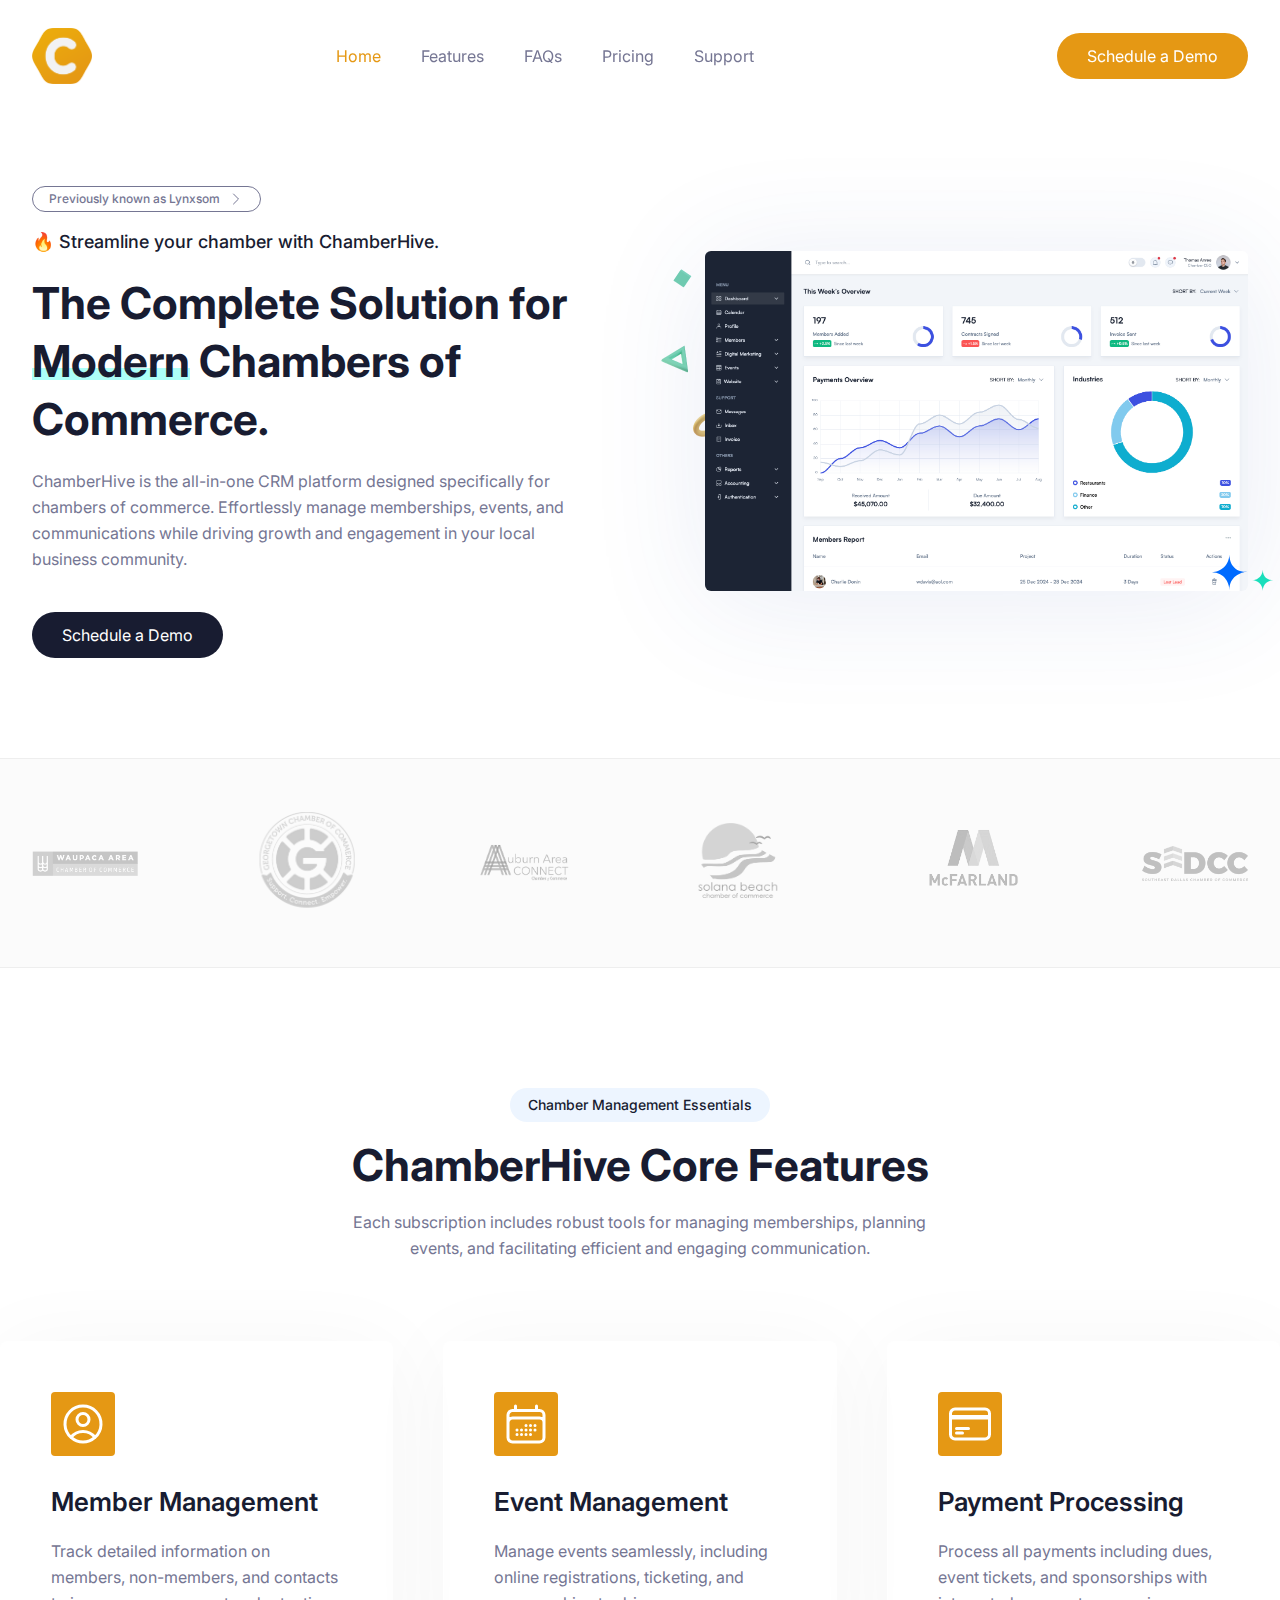
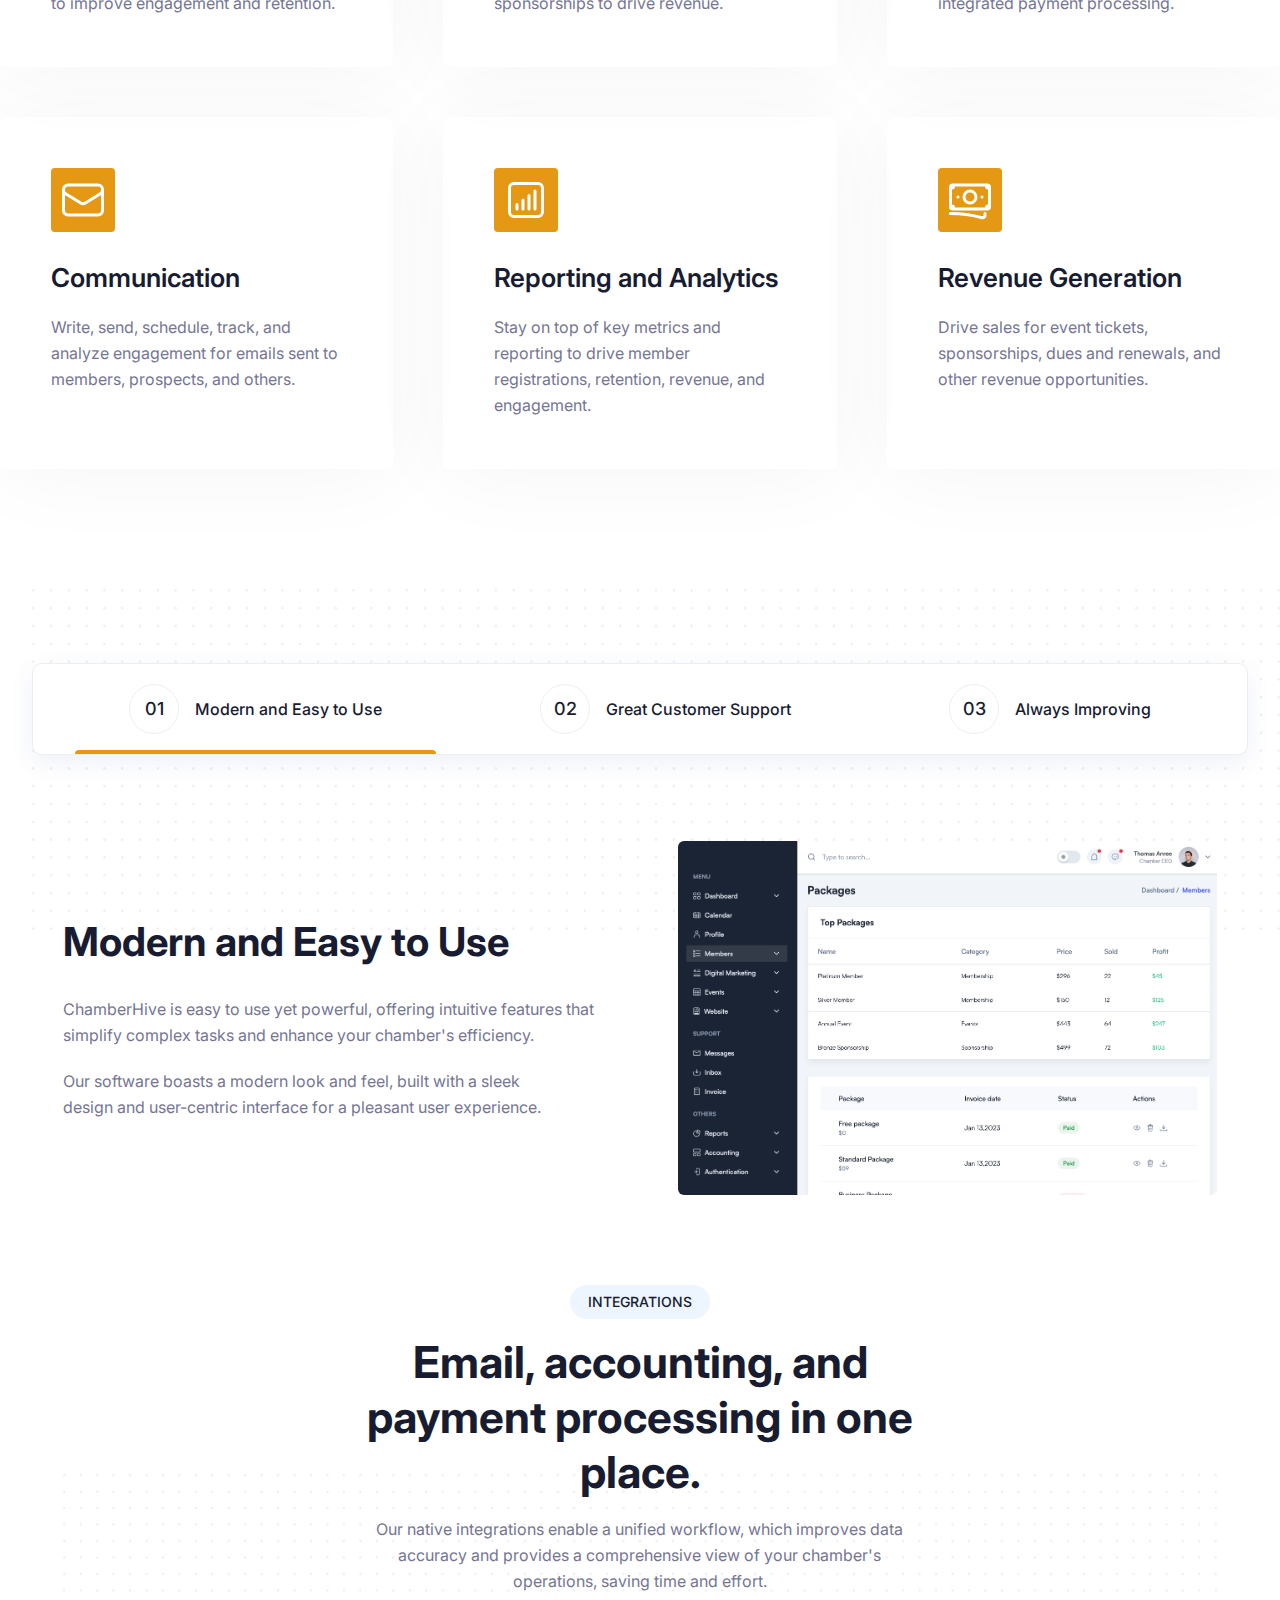
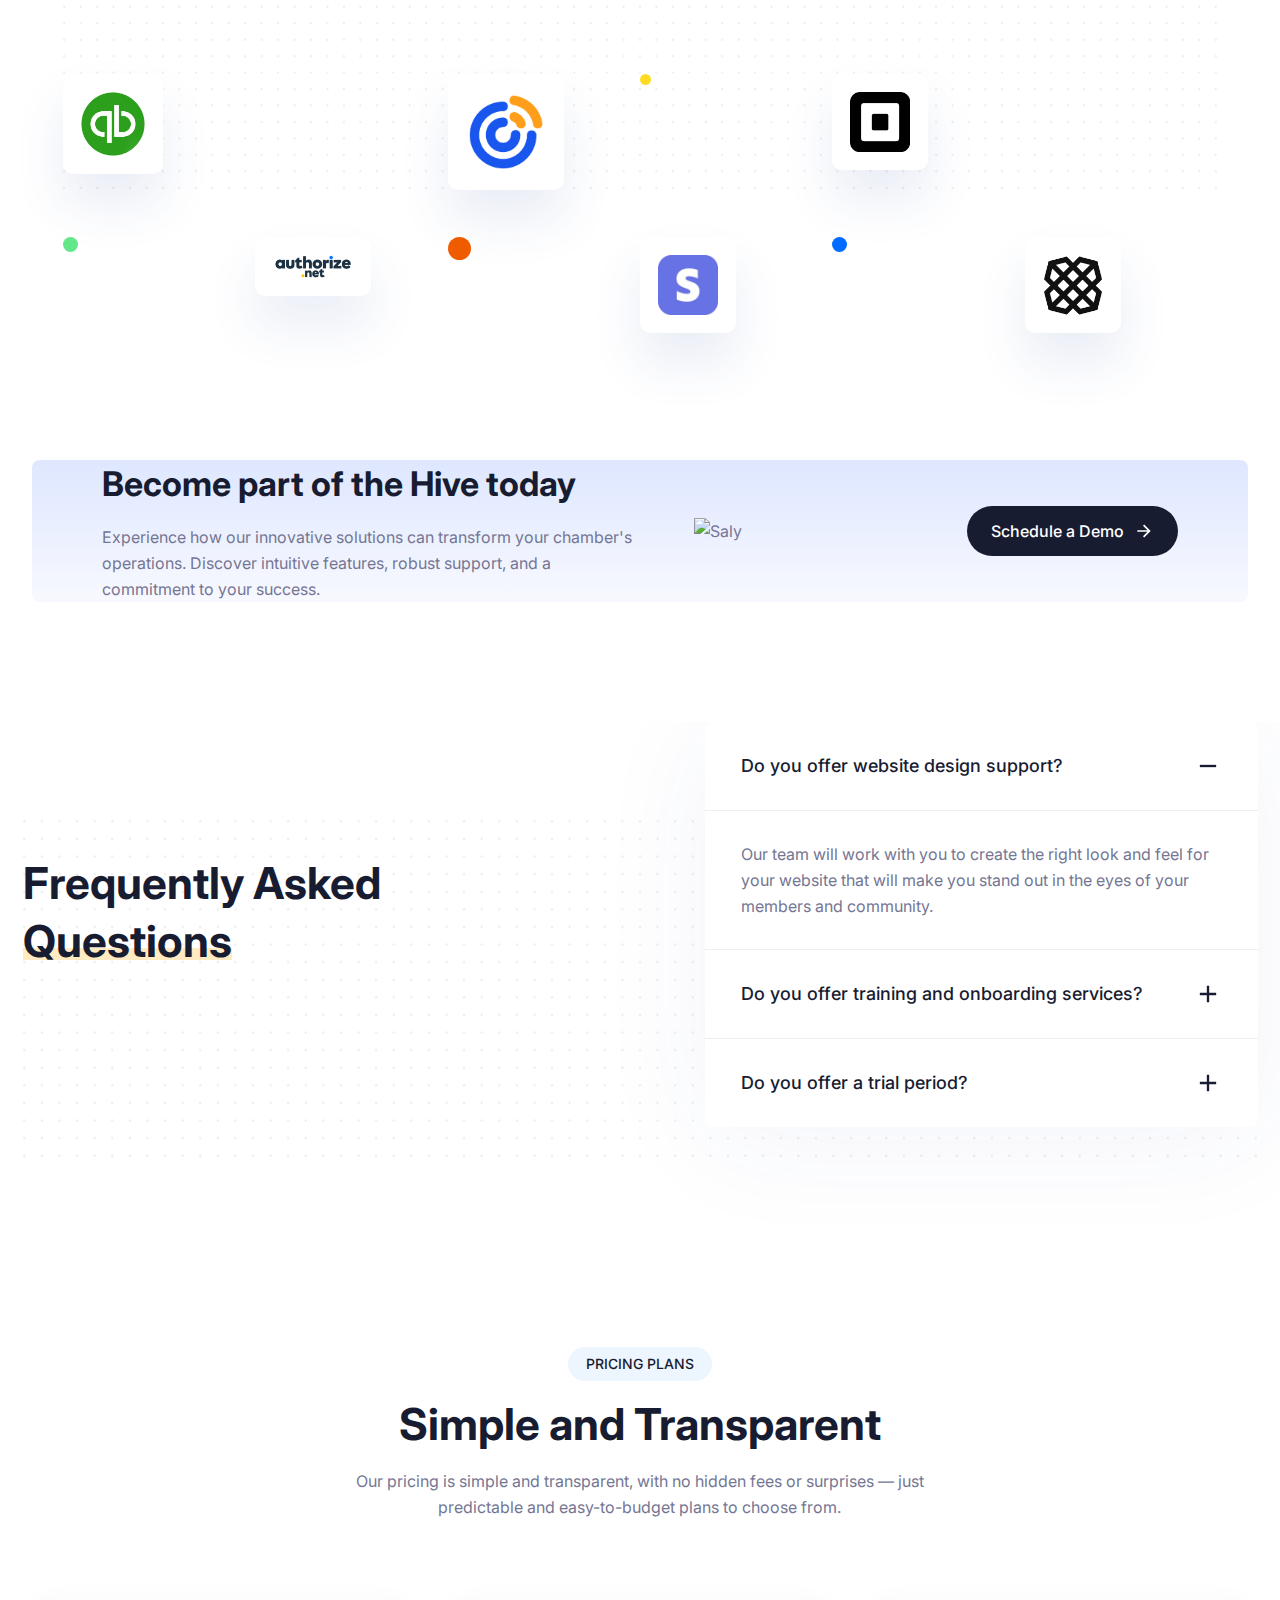
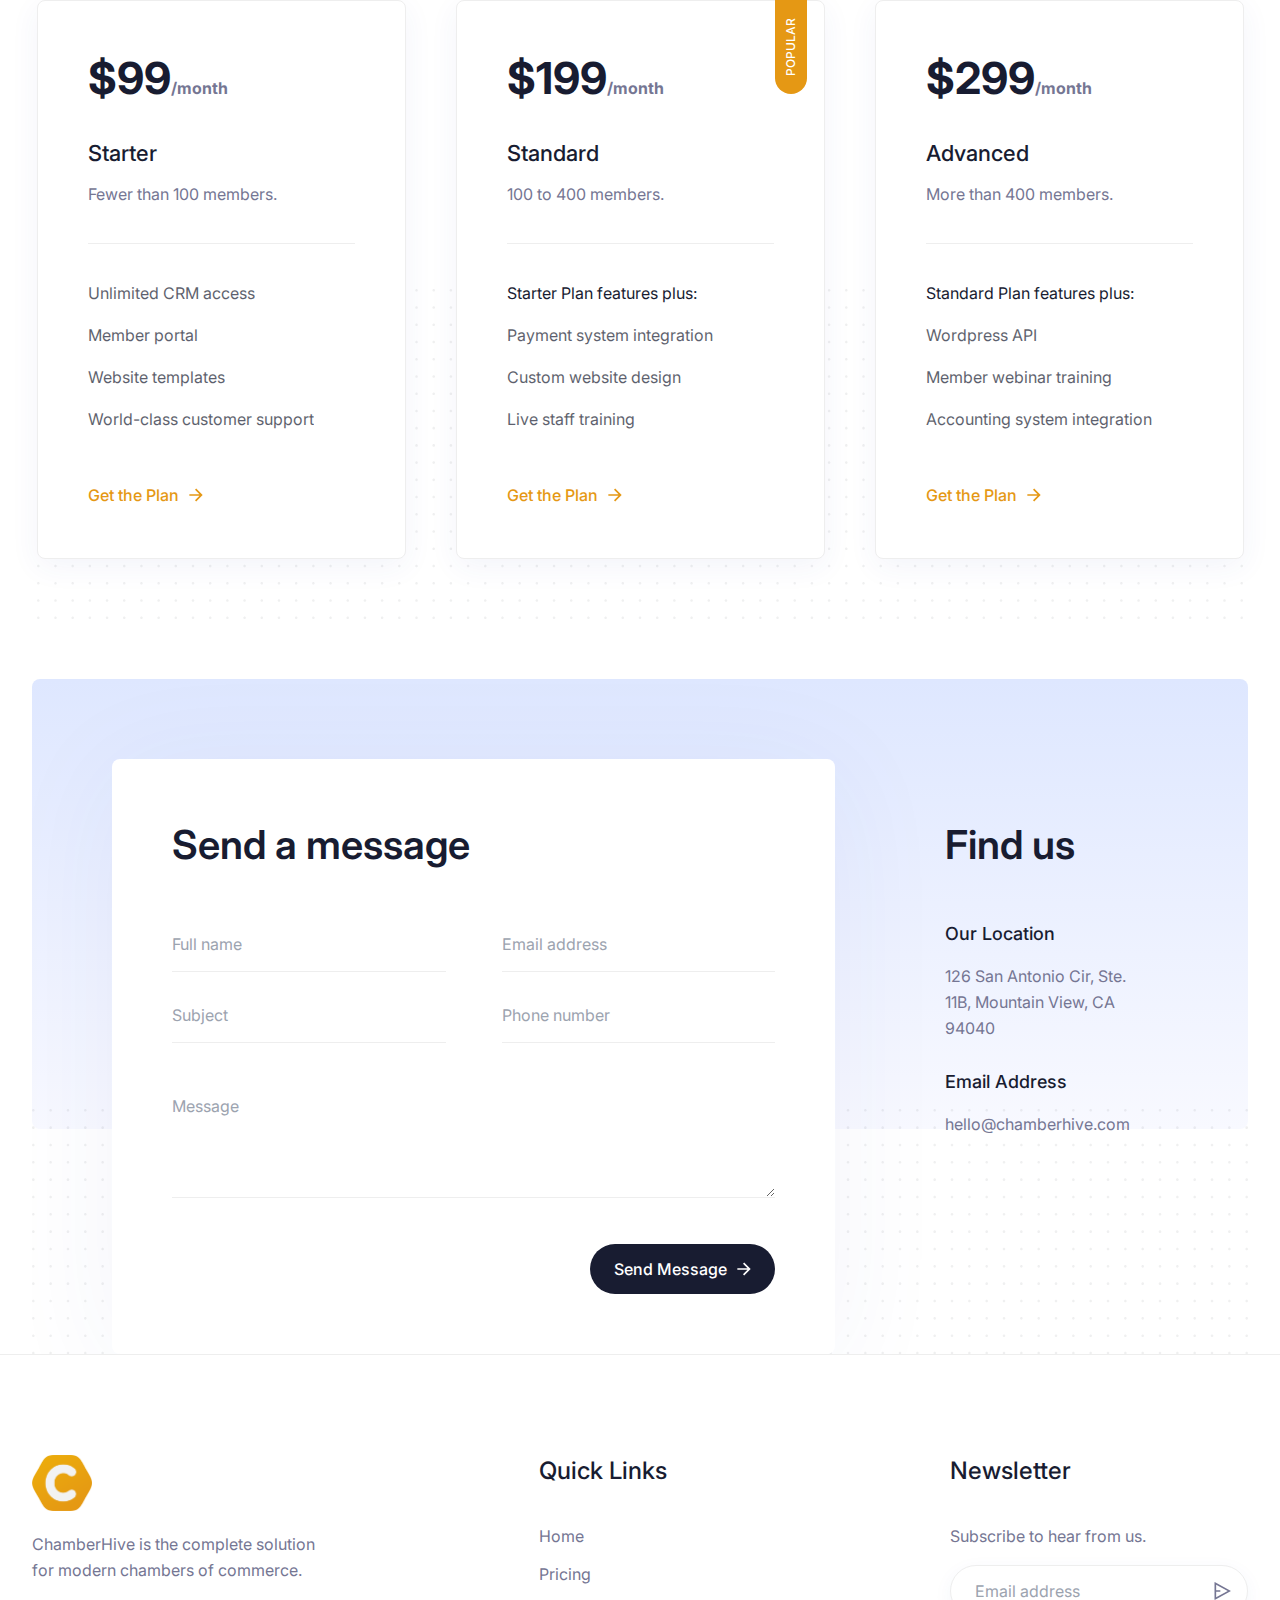
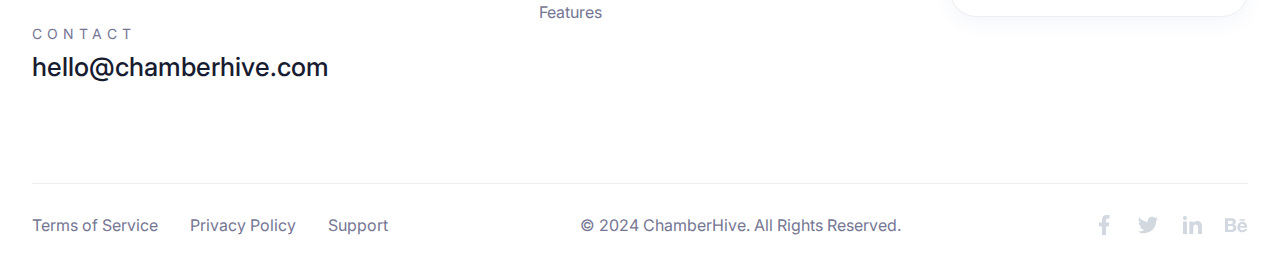
==== index.html @ 976e97a9 "google analytics" ====
<!DOCTYPE html>
<html lang="en">
  <head>
    <meta charset="UTF-8" />
    <meta http-equiv="X-UA-Compatible" content="IE=edge" />
    <meta name="viewport" content="width=device-width, initial-scale=1.0" />
    <title>ChamberHive - The Complete CRM Solution for Modern Chambers of Commerce</title>
  <link rel="icon" href="favicon.ico"><link href="style.css" rel="stylesheet"></head>
  <body
    x-data="{ page: 'home', 'darkMode': true, 'stickyMenu': false, 'navigationOpen': false, 'scrollTop': false }"
    x-init="
         darkMode = JSON.parse(localStorage.getItem('darkMode'));
         $watch('darkMode', value => localStorage.setItem('darkMode', JSON.stringify(value)))"
    :class="{'dark bg-black': darkMode === true}"
  >
    <!-- ===== Header Start ===== -->
    <header
  class="fixed left-0 top-0 w-full z-99999 py-7"
  :class="{ 'bg-white dark:bg-black shadow !py-4 transition duration-100' : stickyMenu }"
  @scroll.window="stickyMenu = (window.pageYOffset > 20) ? true : false"
>
  <div class="mx-auto max-w-c-1390 px-4 md:px-8 2xl:px-0 lg:flex items-center justify-between relative">
    <div class="w-full lg:w-1/4 flex items-center justify-between">
      <a href="index.html">
        <img src="images/logo.png" alt="Logo Light" class="w-15" />
      </a>

      <!-- Hamburger Toggle BTN -->
      <button class="lg:hidden block" @click="navigationOpen = !navigationOpen">
        <span class="block relative cursor-pointer w-5.5 h-5.5">
          <span class="block absolute w-full h-full">
            <span class="block relative top-0 left-0 bg-black dark:bg-white rounded-sm w-0 h-0.5 my-1 ease-in-out duration-200 delay-[0]" :class="{ '!w-full delay-300': !navigationOpen }"></span>
            <span class="block relative top-0 left-0 bg-black dark:bg-white rounded-sm w-0 h-0.5 my-1 ease-in-out duration-200 delay-150" :class="{ '!w-full delay-400': !navigationOpen }"></span>
            <span class="block relative top-0 left-0 bg-black dark:bg-white rounded-sm w-0 h-0.5 my-1 ease-in-out duration-200 delay-200" :class="{ '!w-full delay-500': !navigationOpen }"></span>
          </span>
          <span class="block absolute w-full h-full rotate-45">
            <span class="block bg-black dark:bg-white rounded-sm ease-in-out duration-200 delay-300 absolute left-2.5 top-0 w-0.5 h-full" :class="{ 'h-0 delay-[0]': !navigationOpen }"></span>
            <span class="block bg-black dark:bg-white rounded-sm ease-in-out duration-200 delay-400 absolute left-0 top-2.5 w-full h-0.5" :class="{ 'h-0 dealy-200': !navigationOpen }"></span>
          </span>
        </span>
      </button>
      <!-- Hamburger Toggle BTN -->
    </div>

    <div
      class="w-full lg:w-3/4 h-0 lg:h-auto invisible lg:visible lg:flex items-center justify-between"
      :class="{ '!visible bg-white dark:bg-blacksection shadow-solid-5 h-auto max-h-[400px] overflow-y-scroll rounded-md mt-4 p-7.5': navigationOpen }"
    >
      <nav>
        <ul class="flex lg:items-center flex-col lg:flex-row gap-5 lg:gap-10">
          <li><a href="index.html" class="hover:text-primary" :class="{ 'text-primary': page === 'home' }">Home</a></li>
          <li><a href="index.html#features" class="hover:text-primary">Features</a></li>
          <li><a href="index.html#faqs" class="hover:text-primary">FAQs</a></li>
          <li><a href="index.html#pricing" class="hover:text-primary">Pricing</a></li>
          <li><a href="index.html#support" class="hover:text-primary">Support</a></li>
        </ul>
      </nav>
        <a href="https://calendly.com/chamberhive-sales/demo" class="flex items-center justify-center bg-primary hover:bg-primaryho ease-in-out duration-300 text-white text-regular rounded-full py-2.5 px-7.5">Schedule a Demo</a>
      </div>
    </div>
  </div>
</header>
<script async src="https://www.googletagmanager.com/gtag/js?id=G-2W7NMG2P7L"></script>
<script>
  window.dataLayer = window.dataLayer || [];
  function gtag(){dataLayer.push(arguments);}
  gtag('js', new Date());

  gtag('config', 'G-2W7NMG2P7L');
</script>
    <!-- ===== Header End ===== -->

    <main>
      <!-- ===== Hero Start ===== -->
      <section class="pt-35 md:pt-40 xl:pt-46 pb-20 xl:pb-25 overflow-hidden">
        <div class="mx-auto max-w-c-1390 px-4 md:px-8 2xl:px-0">
          <div class="flex lg:items-center lg:gap-8 xl:gap-32.5">
            <div class="md:w-1/2">
              <div class="inline-block mb-4 px-4 py-1 bg-gray-100 dark:bg-gray-800 rounded-full border text-xs font-medium text-gray-700 dark:text-gray-300 transition-all duration-300 hover:bg-gray-200 dark:hover:bg-gray-700">
                <a href="/lynxsom.html" class="flex items-center h-4">
                  <span class="mr-2">Previously known as Lynxsom</span>
                  <svg xmlns="http://www.w3.org/2000/svg" fill="none" viewBox="0 0 24 24" stroke-width="1.5" stroke="currentColor" class="h-4">
                    <path stroke-linecap="round" stroke-linejoin="round" d="m8.25 4.5 7.5 7.5-7.5 7.5" />
                  </svg>

                </a>
              </div>
              <h4 class="text-black dark:text-white text-lg font-medium mb-4.5">🔥 Streamline your chamber with ChamberHive.</h4>
              <h1 class="text-black dark:text-white text-3xl xl:text-hero font-bold mb-5">
                The Complete Solution for 
                <span class="inline-block relative before:absolute before:bottom-2.5 before:left-0 before:w-full before:h-3 before:bg-titlebg dark:before:bg-titlebgdark before:-z-1">Modern</span>
                Chambers of Commerce.
              </h1>
              <p>ChamberHive is the all-in-one CRM platform designed specifically for chambers of commerce. Effortlessly manage memberships, events, and communications while driving growth and engagement in your local business community.</p>

              <div class="mt-10">
                <form action="https://formbold.com/s/unique_form_id" method="POST">
                  <div class="flex flex-wrap gap-5">
                    <a href="https://calendly.com/chamberhive-sales/demo" class="flex bg-black hover:bg-blackho dark:bg-btndark text-white rounded-full ease-in-out duration-300 px-7.5 py-2.5">Schedule a Demo</a>
                  </div>
                </form>
              </div>
            </div>
            <div class="md:w-1/2 hidden lg:block">
              <div class="relative 2xl:-mr-7.5">
                <img src="images/shape-01.png" alt="shape" class="absolute -left-11.5 top-0" />
                <img src="images/shape-02.svg" alt="shape" class="absolute right-0 bottom-0" />
                <img src="images/shape-03.svg" alt="shape" class="absolute -right-6.5 bottom-0" />
                <div>
                  <img class="shadow-solid-l rounded-md" src="images/hero-light.png" alt="Hero" />
                </div>
              </div>
            </div>
          </div>
        </div>
      </section>
      <!-- ===== Hero End ===== -->

      <!-- ===== Clients Start ===== -->
      <section class="bg-alabaster dark:bg-black border border-x-0 border-y-stroke dark:border-y-strokedark py-11">
        <div class="mx-auto max-w-c-1390 px-4 md:px-8 2xl:px-0">
          <div class="grid grid-cols-3 md:grid-cols-6 gap-7.5 lg:gap-12.5 xl:gap-29 justify-center items-center">
            <a href="#" class=" block">
              <img class="opacity-65 transition-all duration-300 hover:opacity-100 dark:hidden" src="images/brand-light-01.svg" alt="Clients" />
              <img class="hidden opacity-50 transition-all duration-300 hover:opacity-100 dark:block" src="images/brand-dark-01.svg" alt="Clients" />
            </a>
            <a href="#" class=" block">
              <img class="opacity-65 transition-all duration-300 hover:opacity-100 dark:hidden" src="images/brand-light-02.svg" alt="Clients" />
              <img class="hidden opacity-50 transition-all duration-300 hover:opacity-100 dark:block" src="images/brand-dark-02.svg" alt="Clients" />
            </a>
            <a href="#" class=" block">
              <img class="opacity-65 transition-all duration-300 hover:opacity-100 dark:hidden" src="images/brand-light-03.svg" alt="Clients" />
              <img class="hidden opacity-50 transition-all duration-300 hover:opacity-100 dark:block" src="images/brand-dark-03.svg" alt="Clients" />
            </a>
            <a href="#" class=" block pt-5">
              <img class="opacity-65 transition-all duration-300 hover:opacity-100 dark:hidden" src="images/brand-light-04.svg" alt="Clients" />
              <img class="hidden opacity-50 transition-all duration-300 hover:opacity-100 dark:block" src="images/brand-dark-04.svg" alt="Clients" />
            </a>
            <a href="#" class=" block">
              <img class="opacity-65 transition-all duration-300 hover:opacity-100 dark:hidden" src="images/brand-light-05.svg" alt="Clients" />
              <img class="hidden opacity-50 transition-all duration-300 hover:opacity-100 dark:block" src="images/brand-dark-05.svg" alt="Clients" />
            </a>
            <a href="#" class=" block">
              <img class="opacity-65 transition-all duration-300 hover:opacity-100 dark:hidden" src="images/brand-light-06.svg" alt="Clients" />
              <img class="hidden opacity-50 transition-all duration-300 hover:opacity-100 dark:block" src="images/brand-dark-06.svg" alt="Clients" />
            </a>
          </div>
        </div>
      </section>
      <!-- ===== Clients End ===== -->

      <!-- ===== Features Start ===== -->
      <section id="features" class="py-20 lg:py-25 xl:py-30">
        <div class="mx-auto max-w-c-1315 px-4 md:px-8 xl:px-0">
          <!-- Section Title Start -->
          <div
            class=" text-center mx-auto"
            x-data="{ sectionTitle: `Chamber Management Essentials`, sectionSubtitle: `ChamberHive Core Features`, sectionTitlePara: `Each subscription includes robust tools for managing memberships, planning events, and facilitating efficient and engaging communication.`}"
          >
            <div class="bg-zumthor dark:bg-blacksection dark:border dark:border-strokedark inline-block rounded-full py-1.5 px-4.5 mb-4">
  <h4 x-text="sectionTitle" class="font-medium text-sectiontitle text-black dark:text-white"></h4>
</div>
<h2 x-text="sectionSubtitle" class="font-bold text-3xl xl:text-sectiontitle3 text-black dark:text-white md:w-4/5 xl:w-1/2 mx-auto mb-4"></h2>
<p class="mx-auto md:w-4/5 lg:w-3/5 xl:w-[46%]" x-text="sectionTitlePara"></p>

          </div>
          <!-- Section Title End -->

          <div class="grid grid-cols-1 md:grid-cols-2 lg:grid-cols-3 gap-7.5 xl:gap-12.5 mt-12.5 lg:mt-15 xl:mt-20">
            <!-- Features item Start -->
            <div class=" border border-white shadow-solid-3 rounded-lg p-7.5 xl:p-12.5 transition-all hover:shadow-solid-4 dark:hover:bg-hoverdark dark:border-strokedark dark:bg-blacksection">
              <div class="flex items-center justify-center rounded-[4px] bg-primary w-16 h-16">
                <img src="images/icon-01.svg" alt="Icon" class="w-12" />
              </div>
              <h3 class="font-semibold text-xl xl:text-itemtitle text-black dark:text-white mt-7.5 mb-5">Member Management</h3>
              <p>Track detailed information on members, non-members, and contacts to improve engagement and retention.</p>
            </div>
            <!-- Features item End -->

            <!-- Features item Start -->
            <div class=" border border-white shadow-solid-3 rounded-lg p-7.5 xl:p-12.5 transition-all hover:shadow-solid-4 dark:hover:bg-hoverdark dark:border-strokedark dark:bg-blacksection">
              <div class="flex items-center justify-center rounded-[4px] bg-primary w-16 h-16">
                <img src="images/icon-02.svg" alt="Icon" class="w-12" />
              </div>
              <h3 class="font-semibold text-xl xl:text-itemtitle text-black dark:text-white mt-7.5 mb-5">Event Management</h3>
              <p>Manage events seamlessly, including online registrations, ticketing, and sponsorships to drive revenue.</p>
            </div>
            <!-- Features item End -->

            <!-- Features item Start -->
            <div class=" border border-white shadow-solid-3 rounded-lg p-7.5 xl:p-12.5 transition-all hover:shadow-solid-4 dark:hover:bg-hoverdark dark:border-strokedark dark:bg-blacksection">
              <div class="flex items-center justify-center rounded-[4px] bg-primary w-16 h-16">
                <img src="images/icon-03.svg" alt="Icon" class="w-12" />
              </div>
              <h3 class="font-semibold text-xl xl:text-itemtitle text-black dark:text-white mt-7.5 mb-5">Payment Processing</h3>
              <p>Process all payments including dues, event tickets, and sponsorships with integrated payment processing.</p>
            </div>
            <!-- Features item End -->

            <!-- Features item Start -->
            <div class=" border border-white shadow-solid-3 rounded-lg p-7.5 xl:p-12.5 transition-all hover:shadow-solid-4 dark:hover:bg-hoverdark dark:border-strokedark dark:bg-blacksection">
              <div class="flex items-center justify-center rounded-[4px] bg-primary w-16 h-16">
                <img src="images/icon-04.svg" alt="Icon" class="w-12" />
              </div>
              <h3 class="font-semibold text-xl xl:text-itemtitle text-black dark:text-white mt-7.5 mb-5">Communication</h3>
              <p>Write, send, schedule, track, and analyze engagement for emails sent to members, prospects, and others.</p>
            </div>
            <!-- Features item End -->

            <!-- Features item Start -->
            <div class=" border border-white shadow-solid-3 rounded-lg p-7.5 xl:p-12.5 transition-all hover:shadow-solid-4 dark:hover:bg-hoverdark dark:border-strokedark dark:bg-blacksection">
              <div class="flex items-center justify-center rounded-[4px] bg-primary w-16 h-16">
                <img src="images/icon-05.svg" alt="Icon" class="w-12" />
              </div>
              <h3 class="font-semibold text-xl xl:text-itemtitle text-black dark:text-white mt-7.5 mb-5">Reporting and Analytics</h3>
              <p>Stay on top of key metrics and reporting to drive member registrations, retention, revenue, and engagement.</p>
            </div>
            <!-- Features item End -->

            <!-- Features item Start -->
            <div class=" border border-white shadow-solid-3 rounded-lg p-7.5 xl:p-12.5 transition-all hover:shadow-solid-4 dark:hover:bg-hoverdark dark:border-strokedark dark:bg-blacksection">
              <div class="flex items-center justify-center rounded-[4px] bg-primary w-16 h-16">
                <img src="images/icon-06.svg" alt="Icon" class="w-12" />
              </div>
              <h3 class="font-semibold text-xl xl:text-itemtitle text-black dark:text-white mt-7.5 mb-5">Revenue Generation</h3>
              <p>Drive sales for event tickets, sponsorships, dues and renewals, and other revenue opportunities.</p>
            </div>
            <!-- Features item End -->
          </div>
        </div>
      </section>
      <!-- ===== Features End ===== -->

      <!-- ===== Features Tab Start ===== -->
      <section class="pt-18.5 pb-20 lg:pb-22.5 relative" x-data="{ featuresTab: 'tabOne' }">
        <div class="mx-auto max-w-c-1390 px-4 md:px-8 2xl:px-0">
          <div class="absolute top-0 -z-1">
            <img class="dark:hidden" src="images/shape-dotted-light.svg" alt="Dotted Shape" />
            <img class="hidden dark:block" src="images/shape-dotted-dark.svg" alt="Dotted Shape" />
          </div>

          <!-- Tab Menues Start -->
          <div
            class=" border border-stroke dark:border-strokedark dark:bg-blacksection shadow-solid-5 dark:shadow-solid-6 bg-white rounded-[10px] flex flex-wrap md:flex-nowrap md:items-center justify-center lg:gap-7.5 xl:gap-12.5 mb-15 xl:mb-21.5"
          >
            <div
              class="relative cursor-pointer w-full md:w-auto border-b last:border-0 md:border-0 border-stroke dark:border-strokedark flex items-center gap-4 py-2 xl:py-5 px-6 xl:px-13.5"
              :class="{ 'active before:w-full before:h-1 before:bg-primary before:absolute before:bottom-0 before:left-0 before:rounded-tl-[4px] before:rounded-tr-[4px]': featuresTab === 'tabOne' }"
              @click.prevent="featuresTab = 'tabOne'"
            >
              <div class="w-12.5 h-12.5 rounded-[50%] border border-stroke dark:border-strokedark dark:bg-blacksection flex items-center justify-center">
                <p class="text-black dark:text-white font-medium text-metatitle3">01</p>
              </div>
              <div class="lg:w-auto md:w-3/5">
                <h5 class="text-black dark:text-white text-sm xl:text-regular font-medium">Modern and Easy to Use</h5>
              </div>
            </div>
            <div
              class="relative cursor-pointer w-full md:w-auto border-b last:border-0 md:border-0 border-stroke dark:border-strokedark flex items-center gap-4 py-2 xl:py-5 px-6 xl:px-13.5"
              :class="{ 'active before:w-full before:h-1 before:bg-primary before:absolute before:bottom-0 before:left-0 before:rounded-tl-[4px] before:rounded-tr-[4px]': featuresTab === 'tabTwo' }"
              @click.prevent="featuresTab = 'tabTwo'"
            >
              <div class="w-12.5 h-12.5 rounded-[50%] border border-stroke dark:border-strokedark dark:bg-blacksection flex items-center justify-center">
                <p class="text-black dark:text-white font-medium text-metatitle3">02</p>
              </div>
              <div class="lg:w-auto md:w-3/5">
                <h5 class="text-black dark:text-white text-sm xl:text-regular font-medium">Great Customer Support</h5>
              </div>
            </div>
            <div
              class="relative cursor-pointer w-full md:w-auto border-b last:border-0 md:border-0 border-stroke dark:border-strokedark flex items-center gap-4 py-2 xl:py-5 px-6 xl:px-13.5"
              :class="{ 'active before:w-full before:h-1 before:bg-primary before:absolute before:bottom-0 before:left-0 before:rounded-tl-[4px] before:rounded-tr-[4px]': featuresTab === 'tabThree' }"
              @click.prevent="featuresTab = 'tabThree'"
            >
              <div class="w-12.5 h-12.5 rounded-[50%] border border-stroke dark:border-strokedark dark:bg-blacksection flex items-center justify-center">
                <p class="text-black dark:text-white font-medium text-metatitle3">03</p>
              </div>
              <div class="lg:w-auto md:w-3/5">
                <h5 class="text-black dark:text-white text-sm xl:text-regular font-medium">Always Improving</h5>
              </div>
            </div>
          </div>
          <!-- Tab Menues End -->

          <!-- Tab Content Start -->
          <div class=" mx-auto max-w-c-1154">
            <div x-show="featuresTab === 'tabOne'">
              <div class="flex items-center gap-8 lg:gap-19">
                <div class="md:w-1/2">
                  <h2 class="text-black dark:text-white text-3xl xl:text-sectiontitle2 font-bold mb-7">Modern and Easy to Use</h2>
                  <p class="mb-5">ChamberHive is easy to use yet powerful, offering intuitive features that simplify complex tasks and enhance your chamber's efficiency.</p>
                  <p class="w-11/12">Our software boasts a modern look and feel, built with a sleek design and user-centric interface for a pleasant user experience.</p>
                </div>
                <div class="hidden md:block md:w-1/2">
                  <img src="images/features-light.png" alt="Features" class="rounded-md" />
                </div>
              </div>
            </div>

            <div x-show="featuresTab === 'tabTwo'">
              <div class="flex items-center gap-8 lg:gap-19">
                <div class="md:w-1/2">
                  <h2 class="text-black dark:text-white text-3xl xl:text-sectiontitle2 font-bold mb-7">Great Customer Support</h2>
                  <p class="mb-5">Experience our friendly, fast, and reliable one-on-one customer support dedicated to ensuring your satisfaction and success.</p>
                  <p class="w-11/12">Our team is at your disposal to help you and your chamber reach your goals.</p>
                </div>
                <div class="hidden md:block md:w-1/2">
                  <img src="images/features-light.png" alt="Features" class="rounded-md" />
                </div>
              </div>
            </div>

            <div x-show="featuresTab === 'tabThree'">
              <div class="flex items-center gap-8 lg:gap-19">
                <div class="md:w-1/2">
                  <h2 class="text-black dark:text-white text-3xl xl:text-sectiontitle2 font-bold mb-7">Always Improving</h2>
                  <p class="mb-5">Our software gets better every day! We're constantly innovating to bring you new features and improvements that make your work easier and more efficient.</p>
                  <p class="w-11/12">Customer feedback is important to use and is at the center of our product development roadmap.</p>
                </div>
                <div class="hidden md:block md:w-1/2">
                  <img src="images/features-light.png" alt="Features" class="rounded-md" />
                </div>
              </div>
            </div>
          </div>
          <!-- Tab Content End -->
        </div>
      </section>
      <!-- ===== Features Tab End ===== -->

      <!-- ===== Integrations Start ===== -->
      <section>
        <div class="mx-auto max-w-c-1390 px-4 md:px-8 2xl:px-0">
          <!-- Section Title Start -->
          <div
            class=" text-center mx-auto"
            x-data="{ sectionTitle: `INTEGRATIONS`, sectionSubtitle: `Email, accounting, and payment processing in one place.`, sectionTitlePara: `Our native integrations enable a unified workflow, which improves data accuracy and provides a comprehensive view of your chamber's operations, saving time and effort.`}"
          >
            <div class="bg-zumthor dark:bg-blacksection dark:border dark:border-strokedark inline-block rounded-full py-1.5 px-4.5 mb-4">
  <h4 x-text="sectionTitle" class="font-medium text-sectiontitle text-black dark:text-white"></h4>
</div>
<h2 x-text="sectionSubtitle" class="font-bold text-3xl xl:text-sectiontitle3 text-black dark:text-white md:w-4/5 xl:w-1/2 mx-auto mb-4"></h2>
<p class="mx-auto md:w-4/5 lg:w-3/5 xl:w-[46%]" x-text="sectionTitlePara"></p>

          </div>
          <!-- Section Title End -->
        </div>

        <div class="mx-auto max-w-c-1154 px-4 md:px-8 xl:px-0 relative z-50 mt-15 xl:mt-20">
          <div class="absolute -top-3/4 -z-1">
            <img src="images/shape-dotted-light.svg" alt="Dotted" class="dark:hidden" />
            <img src="images/shape-dotted-dark.svg" alt="Dotted" class="hidden dark:block" />
          </div>
          <div class="flex flex-wrap gap-y-10 justify-around">
            <div class=" w-1/6">
              <div class="inline-block rounded-[10px] shadow-solid-7 bg-white dark:bg-btndark p-4.5">
                <img src="images/brand-07.svg" alt="Brand" />
              </div>
            </div>

            <div class=" w-1/6"></div>

            <div class=" w-1/6">
              <div class="inline-block rounded-[10px] shadow-solid-7 bg-white dark:bg-btndark p-4.5">
                <img src="images/brand-08.svg" alt="Brand" />
              </div>
            </div>

            <div class=" w-1/6">
              <div class="bg-[#FFDB26] rounded-full w-[11px] h-[11px]"></div>
            </div>

            <div class=" w-1/6">
              <div class="inline-block rounded-[10px] shadow-solid-7 bg-white dark:bg-btndark p-4.5">
                <img src="images/brand-09.svg" alt="Brand" />
              </div>
            </div>

            <div class=" w-1/6"></div>

            <div class=" w-1/6">
              <div class="bg-[#62E888] rounded-full w-[15px] h-[15px]"></div>
            </div>

            <div class=" w-1/6">
              <div class="inline-block rounded-[10px] shadow-solid-7 bg-white dark:bg-btndark p-4.5">
                <img src="images/brand-10.svg" alt="Brand" />
              </div>
            </div>

            <div class=" w-1/6">
              <div class="bg-[#EF5C00] rounded-full w-[23px] h-[23px]"></div>
            </div>

            <div class=" w-1/6">
              <div class="inline-block rounded-[10px] shadow-solid-7 bg-white dark:bg-btndark p-4.5">
                <img src="images/brand-11.svg" alt="Brand" />
              </div>
            </div>

            <div class=" w-1/6">
              <div class="bg-[#016BFF] rounded-full w-[15px] h-[15px]"></div>
            </div>

            <div class=" w-1/6">
              <div class="inline-block rounded-[10px] shadow-solid-7 bg-white dark:bg-btndark p-4.5">
                <img src="images/brand-12.svg" alt="Brand" />
              </div>
            </div>
          </div>
        </div>
      </section>
      <!-- ===== Integrations End ===== -->

      <!-- ===== CTA Start ===== -->
      <section class="py-20 lg:py-25 xl:py-30 px-4 md:px-8 2xl:px-0 overflow-hidden">
        <div
          class="mx-auto max-w-c-1390 px-7.5 md:px-12.5 xl:px-17.5 py-12.5 xl:py-0 rounded-lg bg-gradient-to-t from-[#F8F9FF] to-[#DEE7FF] dark:bg-gradient-to-t dark:from-transparent dark:to-transparent dark:bg-blacksection dark:stroke-strokedark"
        >
          <div class="flex flex-wrap md:flex-nowrap md:items-center md:justify-between gap-8 md:gap-0">
            <div class=" md:w-[70%] lg:w-1/2">
              <h2 class="text-black dark:text-white text-3xl xl:text-sectiontitle4 font-bold mb-4 w-11/12">Become part of the Hive today</h2>
              <p>Experience how our innovative solutions can transform your chamber's operations. Discover intuitive features, robust support, and a commitment to your success.</p>
            </div>
            <div class=" lg:w-[45%]">
              <div class="flex items-center justify-end xl:justify-between">
                <img src="images/shape-06.svg" alt="Saly" class="hidden xl:block" />
                <a href="https://calendly.com/chamberhive-sales/demo" class="inline-flex items-center gap-2.5 font-medium text-white dark:text-black bg-black dark:bg-white rounded-full py-3 px-6">
                  Schedule a Demo
                  <img src="images/icon-arrow-dark.svg" alt="Arrow" class="dark:hidden" />
                  <img src="images/icon-arrow-light.svg" alt="Arrow" class="hidden dark:block" />
                </a>
              </div>
            </div>
          </div>
        </div>
      </section>
      <!-- ===== CTA End ===== -->

      <!-- ===== FAQ Start ===== -->
      <section id="faqs" class="pb-20 lg:pb-25 xl:pb-30 overflow-hidden">
        <div class="mx-auto max-w-c-1235 px-4 md:px-8 xl:px-0 relative">
          <div class="absolute -bottom-7.5 -z-1">
            <img src="images/shape-dotted-light.svg" alt="Dotted" class="dark:hidden" />
            <img src="images/shape-dotted-light.svg" alt="Dotted" class="hidden dark:block" />
          </div>
          <div class="flex flex-wrap md:flex-nowrap md:items-center gap-8 xl:gap-32.5">
            <div class=" md:w-2/5 lg:w-1/2">
              <h2 class="relative font-bold text-black dark:text-white text-3xl xl:text-hero mb-6">
                Frequently Asked
                <span class="inline-block relative before:absolute before:bottom-2.5 before:left-0 before:w-full before:h-3 before:bg-titlebg2 dark:before:bg-titlebgdark before:-z-1">Questions</span>
              </h2>
            </div>

            <div class=" md:w-3/5 lg:w-1/2">
              <div class="bg-white dark:bg-blacksection dark:border dark:border-strokedark shadow-solid-8 rounded-lg" x-data="{selected:0}">
                <div class="flex flex-col border-b border-stroke dark:border-strokedark">
                  <h4
                    @click="selected !== 0 ? selected = 0 : selected = null"
                    class="cursor-pointer flex justify-between items-center font-medium text-metatitle3 text-black dark:text-white py-5 lg:py-7.5 px-6 lg:px-9"
                  >
                  Do you offer website design support?
                    <img src="images/icon-plus-light.svg" alt="plus" class="dark:hidden" :class="selected == 0 ? 'hidden' : 'block'" />
                    <img src="images/icon-minus-light.svg" alt="minus" class="dark:hidden" :class="selected == 0 ? 'block' : 'hidden'" />
                    <img src="images/icon-plus-dark.svg" alt="plus" class="hidden dark:block" :class="selected == 0 ? 'dark:hidden' : 'dark:block'" />
                    <img src="images/icon-minus-dark.svg" alt="minus" class="hidden dark:block" :class="selected == 0 ? 'dark:block' : 'dark:hidden'" />
                  </h4>
                  <p x-show="selected == 0" class="py-5 lg:py-7.5 px-6 lg:px-9 border-t border-stroke dark:border-strokedark">
                    Our team will work with you to create the right look and feel for your website that will make you stand out in the eyes of your members and community.
                  </p>
                </div>
                <div class="flex flex-col border-b border-stroke dark:border-strokedark">
                  <h4
                    @click="selected !== 1 ? selected = 1 : selected = null"
                    class="cursor-pointer flex justify-between items-center font-medium text-metatitle3 text-black dark:text-white py-5 lg:py-7.5 px-6 lg:px-9"
                  >
                  Do you offer training and onboarding services?
                    <img src="images/icon-plus-light.svg" alt="plus" class="dark:hidden" :class="selected == 1 ? 'hidden' : 'block'" />
                    <img src="images/icon-minus-light.svg" alt="minus" class="dark:hidden" :class="selected == 1 ? 'block' : 'hidden'" />
                    <img src="images/icon-plus-dark.svg" alt="plus" class="hidden dark:block" :class="selected == 1 ? 'dark:hidden' : 'dark:block'" />
                    <img src="images/icon-minus-dark.svg" alt="minus" class="hidden dark:block" :class="selected == 1 ? 'dark:block' : 'dark:hidden'" />
                  </h4>
                  <p x-show="selected == 1" class="py-5 lg:py-7.5 px-6 lg:px-9 border-t border-stroke dark:border-strokedark">
                    We provide both initial and ongoing training for both chamber staff and members as needed and free of charge.
                  </p>
                </div>
                <div class="flex flex-col">
                  <h4
                    @click="selected !== 2 ? selected = 2 : selected = null"
                    :class="{'cursor-pointer flex justify-between items-center font-medium text-metatitle3 text-black dark:text-white py-5 lg:py-7.5 px-6 lg:px-9': true, 'rounded-b': selected != 2}"
                  >
                  Do you offer a trial period?
                    <img src="images/icon-plus-light.svg" alt="plus" class="dark:hidden" :class="selected == 2 ? 'hidden' : 'block'" />
                    <img src="images/icon-minus-light.svg" alt="minus" class="dark:hidden" :class="selected == 2 ? 'block' : 'hidden'" />
                    <img src="images/icon-plus-dark.svg" alt="plus" class="hidden dark:block" :class="selected == 2 ? 'dark:hidden' : 'dark:block'" />
                    <img src="images/icon-minus-dark.svg" alt="minus" class="hidden dark:block" :class="selected == 2 ? 'dark:block' : 'dark:hidden'" />
                  </h4>
                  <p x-show="selected == 2" :class="{'py-5 lg:py-7.5 px-6 lg:px-9 border-t border-stroke dark:border-strokedark': true, 'rounded-b': selected == 2}">
                    You can cancel your subscription 30 days after signing up and receive a 100% refund if you are not satisfied with our services.
                  </p>
                </div>
              </div>
            </div>
          </div>
        </div>
      </section>
      <!-- ===== FAQ End ===== -->

      <!-- ===== Pricing Table Start ===== -->
      <section id="pricing" class="pt-15 lg:pt-20 xl:pt-25 pb-20 lg:pb-25 xl:pb-30">
        <div class="mx-auto max-w-c-1315 px-4 md:px-8 xl:px-0">
          <!-- Section Title Start -->
          <div
            class=" text-center mx-auto"
            x-data="{ sectionTitle: `PRICING PLANS`, sectionSubtitle: `Simple and Transparent`, sectionTitlePara: `Our pricing is simple and transparent, with no hidden fees or surprises — just predictable and easy-to-budget plans to choose from.`}"
          >
            <div class="bg-zumthor dark:bg-blacksection dark:border dark:border-strokedark inline-block rounded-full py-1.5 px-4.5 mb-4">
  <h4 x-text="sectionTitle" class="font-medium text-sectiontitle text-black dark:text-white"></h4>
</div>
<h2 x-text="sectionSubtitle" class="font-bold text-3xl xl:text-sectiontitle3 text-black dark:text-white md:w-4/5 xl:w-1/2 mx-auto mb-4"></h2>
<p class="mx-auto md:w-4/5 lg:w-3/5 xl:w-[46%]" x-text="sectionTitlePara"></p>

          </div>
          <!-- Section Title End -->
        </div>

        <div class="mx-auto max-w-[1207px] px-4 md:px-8 xl:px-0 relative mt-15 xl:mt-20">
          <div class="absolute -bottom-15 -z-1">
            <img src="images/shape-dotted-light.svg" alt="Dotted" class="dark:hidden" />
          </div>
          <div class="flex flex-wrap lg:flex-nowrap justify-center gap-7.5 xl:gap-12.5">
            <!-- Pricing Item -->
            <div class=" md:w-[45%] lg:w-1/3 group relative bg-white dark:bg-blacksection rounded-lg shadow-solid-10 dark:shadow-none border border-stroke dark:border-strokedark p-7.5 xl:p-12.5">
              <h3 class="text-black dark:text-white font-bold text-3xl xl:text-sectiontitle3 mb-7.5">$99<span class="text-regular text-waterloo dark:text-manatee">/month</span></h3>
              <h4 class="text-black dark:text-white font-medium text-para2 mb-2.5">Starter</h4>
              <p>Fewer than 100 members.</p>

              <div class="border-t border-stroke dark:border-strokedark mt-9 pt-9 pb-12.5">
                <ul>
                  <li class="text-black dark:text-manatee mb-4 last:mb-0 opacity-70">Unlimited CRM access</li>
                  <li class="text-black dark:text-manatee mb-4 last:mb-0 opacity-70">Member portal</li>
                  <li class="text-black dark:text-manatee mb-4 last:mb-0 opacity-70">Website templates</li>
                  <li class="text-black dark:text-manatee mb-4 last:mb-0 opacity-70">World-class customer support</li>
                </ul>
              </div>

              <a href="https://calendly.com/chamberhive-sales/demo" class="inline-flex items-center gap-2.5 text-primary dark:text-white dark:hover:text-primary font-medium transition-all duration-300">
                Get the Plan
                <svg class="fill-primary dark:fill-white dark:hover:fill-primary transition-all duration-300" width="14" height="14" viewBox="0 0 14 14" fill="none" xmlns="http://www.w3.org/2000/svg">
                  <path d="M10.4767 6.17348L6.00668 1.70348L7.18501 0.525146L13.6667 7.00681L7.18501 13.4885L6.00668 12.3101L10.4767 7.84015H0.333344V6.17348H10.4767Z" fill="" />
                </svg>
              </a>
            </div>

            <!-- Pricing Item -->
            <div class=" md:w-[45%] lg:w-1/3 group relative bg-white dark:bg-blacksection rounded-lg shadow-solid-10 dark:shadow-none border border-stroke dark:border-strokedark p-7.5 xl:p-12.5">
              <div class="absolute top-7.5 -right-3.5 -rotate-90 rounded-tl-full rounded-bl-full bg-primary font-medium text-white text-metatitle uppercase py-1.5 px-4.5">popular</div>

              <h3 class="text-black dark:text-white font-bold text-3xl xl:text-sectiontitle3 mb-7.5">$199<span class="text-regular text-waterloo dark:text-manatee">/month</span></h3>
              <h4 class="text-black dark:text-white font-medium text-para2 mb-2.5">Standard</h4>
              <p>100 to 400 members.</p>

              <div class="border-t border-stroke dark:border-strokedark mt-9 pt-9 pb-12.5">
                <ul>
                  <li class="text-black dark:text-manatee mb-4 last:mb-0">Starter Plan features plus:</li>
                  <li class="text-black dark:text-manatee mb-4 last:mb-0 opacity-70">Payment system integration&nbsp;</li>
                  <li class="text-black dark:text-manatee mb-4 last:mb-0 opacity-70">Custom website design</li>
                  <li class="text-black dark:text-manatee mb-4 last:mb-0 opacity-70">Live staff training</li>
                </ul>
              </div>

              <a href="https://calendly.com/chamberhive-sales/demo" class="inline-flex items-center gap-2.5 text-primary dark:text-white dark:hover:text-primary font-medium transition-all duration-300">
                Get the Plan
                <svg class="fill-primary dark:fill-white dark:hover:fill-primary transition-all duration-300" width="14" height="14" viewBox="0 0 14 14" fill="none" xmlns="http://www.w3.org/2000/svg">
                  <path d="M10.4767 6.17348L6.00668 1.70348L7.18501 0.525146L13.6667 7.00681L7.18501 13.4885L6.00668 12.3101L10.4767 7.84015H0.333344V6.17348H10.4767Z" fill="" />
                </svg>
              </a>
            </div>

            <!-- Pricing Item -->
            <div class=" md:w-[45%] lg:w-1/3 group relative bg-white dark:bg-blacksection rounded-lg shadow-solid-10 dark:shadow-none border border-stroke dark:border-strokedark p-7.5 xl:p-12.5">
              <h3 class="text-black dark:text-white font-bold text-3xl xl:text-sectiontitle3 mb-7.5">$299<span class="text-regular text-waterloo dark:text-manatee">/month</span></h3>
              <h4 class="text-black dark:text-white font-medium text-para2 mb-2.5">Advanced</h4>
              <p>More than 400 members.</p>

              <div class="border-t border-stroke dark:border-strokedark mt-9 pt-9 pb-12.5">
                <ul>
                  <li class="text-black dark:text-manatee mb-4 last:mb-0">Standard Plan features plus:</li>
                  <li class="text-black dark:text-manatee mb-4 last:mb-0 opacity-70">Wordpress API</li>
                  <li class="text-black dark:text-manatee mb-4 last:mb-0 opacity-70">Member webinar training</li>
                  <li class="text-black dark:text-manatee mb-4 last:mb-0 opacity-70">Accounting system integration</li>
                </ul>
              </div>

              <a href="https://calendly.com/chamberhive-sales/demo" class="inline-flex items-center gap-2.5 text-primary dark:text-white dark:hover:text-primary font-medium transition-all duration-300">
                Get the Plan
                <svg class="fill-primary dark:fill-white dark:hover:fill-primary transition-all duration-300" width="14" height="14" viewBox="0 0 14 14" fill="none" xmlns="http://www.w3.org/2000/svg">
                  <path d="M10.4767 6.17348L6.00668 1.70348L7.18501 0.525146L13.6667 7.00681L7.18501 13.4885L6.00668 12.3101L10.4767 7.84015H0.333344V6.17348H10.4767Z" fill="" />
                </svg>
              </a>
            </div>
          </div>
        </div>
      </section>
      <!-- ===== Pricing Table End ===== -->

      <!-- ===== Contact Start ===== -->
      <section id="support" class="px-4 md:px-8 2xl:px-0">
        <div class="mx-auto max-w-c-1390 relative pt-10 lg:pt-15 xl:pt-20 px-7.5 lg:px-15 xl:px-20 overflow-hidden">
          <div class="absolute -z-1 rounded-lg left-0 top-0 w-full h-2/3 bg-gradient-to-t from-[#F8F9FF] to-[#DEE7FF] dark:bg-gradient-to-t dark:from-[#24283E] dark:to-[#252A42]"></div>
          <div class="absolute -z-1 bottom-5 left-0 w-full h-1/3">
            <img src="images/shape-dotted-light.svg" alt="Dotted" class="dark:hidden" />
            <img src="images/shape-dotted-dark.svg" alt="Dotted" class="hidden dark:block" />
          </div>

          <div class="flex flex-wrap md:flex-nowrap flex-col-reverse md:flex-row gap-8 xl:gap-20 md:justify-between">
            <div class=" w-full md:w-3/5 lg:w-3/4 shadow-solid-8 rounded-lg bg-white dark:bg-black dark:border dark:border-strokedark p-7.5 xl:p-15">
              <h2 class="text-black dark:text-white text-3xl xl:text-sectiontitle2 font-semibold mb-15">Send a message</h2>

              <form action="https://formbold.com/s/oz8ll" method="POST">
                <div class="flex flex-col lg:flex-row lg:justify-between gap-7.5 lg:gap-14 mb-7.5">
                  <input
                    type="text"
                    placeholder="Full name"
                    name="name" 
                    class="w-full lg:w-1/2 bg-transparent border-b border-stroke dark:border-strokedark focus-visible:outline-none focus:border-waterloo dark:focus:border-manatee focus:placeholder:text-black dark:focus:placeholder:text-white pb-3.5"
                  />

                  <input
                    type="email"
                    placeholder="Email address"
                    name="email" 
                    class="w-full lg:w-1/2 bg-transparent border-b border-stroke dark:border-strokedark focus-visible:outline-none focus:border-waterloo dark:focus:border-manatee focus:placeholder:text-black dark:focus:placeholder:text-white pb-3.5"
                  />
                </div>

                <div class="flex flex-col lg:flex-row lg:justify-between gap-7.5 lg:gap-14 mb-12.5">
                  <input
                    type="text"
                    placeholder="Subject"
                    name="subject"
                    class="w-full lg:w-1/2 bg-transparent border-b border-stroke dark:border-strokedark focus-visible:outline-none focus:border-waterloo dark:focus:border-manatee focus:placeholder:text-black dark:focus:placeholder:text-white pb-3.5"
                  />

                  <input
                    type="text"
                    placeholder="Phone number"
                    name="phone" 
                    class="w-full lg:w-1/2 bg-transparent border-b border-stroke dark:border-strokedark focus-visible:outline-none focus:border-waterloo dark:focus:border-manatee focus:placeholder:text-black dark:focus:placeholder:text-white pb-3.5"
                  />
                </div>

                <div class="flex mb-11.5">
                  <textarea
                    placeholder="Message"
                    name="message" 
                    rows="4"
                    class="w-full bg-transparent border-b border-stroke dark:border-strokedark focus-visible:outline-none focus:border-waterloo dark:focus:border-manatee focus:placeholder:text-black dark:focus:placeholder:text-white"
                  ></textarea>
                </div>

                <div class="flex flex-wrap xl:justify-between gap-10 xl:gap-15">
                  <div>
                  </div>

                  <button type="submit" class="inline-flex items-center gap-2.5 bg-black hover:bg-blackho ease-in-out duration-300 dark:bg-btndark font-medium text-white rounded-full px-6 py-3">
                    Send Message
                    <svg class="fill-white" width="14" height="14" viewBox="0 0 14 14" fill="none" xmlns="http://www.w3.org/2000/svg">
                      <path d="M10.4767 6.16664L6.00668 1.69664L7.18501 0.518311L13.6667 6.99998L7.18501 13.4816L6.00668 12.3033L10.4767 7.83331H0.333344V6.16664H10.4767Z" fill="" />
                    </svg>
                  </button>
                </div>
              </form>
            </div>

            <div class=" w-full md:w-2/5 lg:w-[26%] md:p-7.5 xl:pt-15">
              <h2 class="text-black dark:text-white text-3xl xl:text-sectiontitle2 font-semibold mb-12.5">Find us</h2>

              <div class="mb-7 5">
                <h4 class="font-medium text-black dark:text-white text-metatitle3 mb-4">Our Location</h4>
                <p>126 San Antonio Cir, Ste. 11B, Mountain View, CA 94040</p>
              </div>
              <div class="mb-7 5">
                <h4 class="font-medium text-black dark:text-white text-metatitle3 mb-4">Email Address</h4>
                <p><a href="#">hello@chamberhive.com</a></p>
              </div>
            </div>
          </div>
        </div>
      </section>
      <!-- ===== Contact End ===== -->

    </main>
    <!-- ===== Footer Start ===== -->
    <footer class="bg-white dark:bg-blacksection border-t border-stroke dark:border-strokedark">
  <div class="mx-auto max-w-c-1390 px-4 md:px-8 2xl:px-0">
    <!-- Footer Top -->
    <div class="py-20 lg:py-25">
      <div class="flex flex-wrap lg:justify-between gap-8 lg:gap-0">
        <div class="w-1/2 lg:w-1/4">
          <a href="index.html">
            <img src="images/logo.png" alt="Logo" class="w-15" />
          </a>

          <p class="mt-5 mb-10">ChamberHive is the complete solution for modern chambers of commerce.</p>

          <p class="uppercase tracking-[5px] text-sectiontitle mb-1.5">contact</p>
          <a href="#" class="text-black dark:text-white font-medium text-itemtitle">hello@chamberhive.com</a>
        </div>

        <div class="w-full lg:w-2/3 xl:w-7/12 flex flex-col md:flex-row md:justify-between gap-8 md:gap-0">
          <div class="">
            <h4 class="font-medium text-black dark:text-white text-itemtitle2 mb-9">Quick Links</h4>

            <ul>
              <li><a href="#" class="inline-block hover:text-primary mb-3">Home</a></li>
              <li><a href="#pricing" class="inline-block hover:text-primary mb-3">Pricing</a></li>
              <li><a href="#features" class="inline-block hover:text-primary mb-3">Features</a></li>
            </ul>
          </div>

          <div class="">
            <h4 class="font-medium text-black dark:text-white text-itemtitle2 mb-9">Newsletter</h4>
            <p class="mb-4 w-[90%]">Subscribe to hear from us.</p>

            <form action="#">
              <div class="relative">
                <input
                  type="text"
                  placeholder="Email address"
                  class="w-full dark:bg-black border border-stroke dark:border-strokedark shadow-solid-11 dark:shadow-none rounded-full focus:outline-none focus:border-primary dark:focus:border-primary py-3 px-6"
                />

                <button class="absolute right-0 p-4">
                  <svg class="fill-[#757693] dark:fill-white hover:fill-primary" width="20" height="20" viewBox="0 0 20 20" fill="none" xmlns="http://www.w3.org/2000/svg">
                    <g clip-path="url(#clip0_48_1487)">
                      <path
                        d="M3.1175 1.17318L18.5025 9.63484C18.5678 9.67081 18.6223 9.72365 18.6602 9.78786C18.6982 9.85206 18.7182 9.92527 18.7182 9.99984C18.7182 10.0744 18.6982 10.1476 18.6602 10.2118C18.6223 10.276 18.5678 10.3289 18.5025 10.3648L3.1175 18.8265C3.05406 18.8614 2.98262 18.8792 2.91023 18.8781C2.83783 18.8769 2.76698 18.857 2.70465 18.8201C2.64232 18.7833 2.59066 18.7308 2.55478 18.6679C2.51889 18.6051 2.50001 18.5339 2.5 18.4615V1.53818C2.50001 1.46577 2.51889 1.39462 2.55478 1.33174C2.59066 1.26885 2.64232 1.2164 2.70465 1.17956C2.76698 1.14272 2.83783 1.12275 2.91023 1.12163C2.98262 1.12051 3.05406 1.13828 3.1175 1.17318ZM4.16667 10.8332V16.3473L15.7083 9.99984L4.16667 3.65234V9.16651H8.33333V10.8332H4.16667Z"
                        fill=""
                      />
                    </g>
                    <defs>
                      <clipPath id="clip0_48_1487">
                        <rect width="20" height="20" fill="white" />
                      </clipPath>
                    </defs>
                  </svg>
                </button>
              </div>
            </form>
          </div>
        </div>
      </div>
    </div>
    <!-- Footer Top -->

    <!-- Footer Bottom -->
    <div class="border-t border-stroke dark:border-strokedark flex flex-wrap flex-col lg:flex-row items-center justify-center lg:justify-between gap-5 lg:gap-0 py-7">
      <div class="">
        <ul class="flex items-center gap-8">
          <li><a href="./tos.html" class="hover:text-primary">Terms of Service</a></li>
          <li><a href="./privacy" class="hover:text-primary">Privacy Policy</a></li>
          <li><a href="#support" class="hover:text-primary">Support</a></li>
        </ul>
      </div>

      <div class="">
        <p>&copy; 2024 ChamberHive. All Rights Reserved.</p>
      </div>

      <div class="">
        <ul class="flex items-center gap-5">
          <li>
            <a href="#">
              <svg class="fill-[#D1D8E0] hover:fill-primary transition-all duration-300" width="24" height="24" viewBox="0 0 24 24" fill="none" xmlns="http://www.w3.org/2000/svg">
                <g clip-path="url(#clip0_48_1499)">
                  <path d="M14 13.5H16.5L17.5 9.5H14V7.5C14 6.47 14 5.5 16 5.5H17.5V2.14C17.174 2.097 15.943 2 14.643 2C11.928 2 10 3.657 10 6.7V9.5H7V13.5H10V22H14V13.5Z" fill="" />
                </g>
                <defs>
                  <clipPath id="clip0_48_1499">
                    <rect width="24" height="24" fill="white" />
                  </clipPath>
                </defs>
              </svg>
            </a>
          </li>
          <li>
            <a href="#">
              <svg class="fill-[#D1D8E0] hover:fill-primary transition-all duration-300" width="24" height="24" viewBox="0 0 24 24" fill="none" xmlns="http://www.w3.org/2000/svg">
                <g clip-path="url(#clip0_48_1502)">
                  <path
                    d="M22.162 5.65593C21.3985 5.99362 20.589 6.2154 19.76 6.31393C20.6337 5.79136 21.2877 4.96894 21.6 3.99993C20.78 4.48793 19.881 4.82993 18.944 5.01493C18.3146 4.34151 17.4803 3.89489 16.5709 3.74451C15.6615 3.59413 14.7279 3.74842 13.9153 4.18338C13.1026 4.61834 12.4564 5.30961 12.0771 6.14972C11.6978 6.98983 11.6067 7.93171 11.818 8.82893C10.1551 8.74558 8.52832 8.31345 7.04328 7.56059C5.55823 6.80773 4.24812 5.75098 3.19799 4.45893C2.82628 5.09738 2.63095 5.82315 2.63199 6.56193C2.63199 8.01193 3.36999 9.29293 4.49199 10.0429C3.828 10.022 3.17862 9.84271 2.59799 9.51993V9.57193C2.59819 10.5376 2.93236 11.4735 3.54384 12.221C4.15532 12.9684 5.00647 13.4814 5.95299 13.6729C5.33661 13.84 4.6903 13.8646 4.06299 13.7449C4.32986 14.5762 4.85 15.3031 5.55058 15.824C6.25117 16.345 7.09712 16.6337 7.96999 16.6499C7.10247 17.3313 6.10917 17.8349 5.04687 18.1321C3.98458 18.4293 2.87412 18.5142 1.77899 18.3819C3.69069 19.6114 5.91609 20.2641 8.18899 20.2619C15.882 20.2619 20.089 13.8889 20.089 8.36193C20.089 8.18193 20.084 7.99993 20.076 7.82193C20.8949 7.2301 21.6016 6.49695 22.163 5.65693L22.162 5.65593Z"
                    fill=""
                  />
                </g>
                <defs>
                  <clipPath id="clip0_48_1502">
                    <rect width="24" height="24" fill="white" />
                  </clipPath>
                </defs>
              </svg>
            </a>
          </li>
          <li>
            <a href="#">
              <svg class="fill-[#D1D8E0] hover:fill-primary transition-all duration-300" width="24" height="24" viewBox="0 0 24 24" fill="none" xmlns="http://www.w3.org/2000/svg">
                <g clip-path="url(#clip0_48_1505)">
                  <path
                    d="M6.94 5.00002C6.93974 5.53046 6.72877 6.03906 6.35351 6.41394C5.97825 6.78883 5.46944 6.99929 4.939 6.99902C4.40857 6.99876 3.89997 6.78779 3.52508 6.41253C3.1502 6.03727 2.93974 5.52846 2.94 4.99802C2.94027 4.46759 3.15124 3.95899 3.5265 3.5841C3.90176 3.20922 4.41057 2.99876 4.941 2.99902C5.47144 2.99929 5.98004 3.21026 6.35492 3.58552C6.72981 3.96078 6.94027 4.46959 6.94 5.00002ZM7 8.48002H3V21H7V8.48002ZM13.32 8.48002H9.34V21H13.28V14.43C13.28 10.77 18.05 10.43 18.05 14.43V21H22V13.07C22 6.90002 14.94 7.13002 13.28 10.16L13.32 8.48002Z"
                    fill=""
                  />
                </g>
                <defs>
                  <clipPath id="clip0_48_1505">
                    <rect width="24" height="24" fill="white" />
                  </clipPath>
                </defs>
              </svg>
            </a>
          </li>
          <li>
            <a href="#">
              <svg class="fill-[#D1D8E0] hover:fill-primary transition-all duration-300" width="24" height="24" viewBox="0 0 24 24" xmlns="http://www.w3.org/2000/svg">
                <g clip-path="url(#clip0_48_1508)">
                  <path
                    d="M7.443 5.3501C8.082 5.3501 8.673 5.4001 9.213 5.5481C9.70301 5.63814 10.1708 5.82293 10.59 6.0921C10.984 6.3391 11.279 6.6861 11.475 7.1311C11.672 7.5761 11.77 8.1211 11.77 8.7141C11.77 9.4071 11.623 10.0001 11.279 10.4451C10.984 10.8911 10.492 11.2861 9.902 11.5831C10.738 11.8311 11.377 12.2761 11.77 12.8691C12.164 13.4631 12.41 14.2051 12.41 15.0461C12.41 15.7391 12.262 16.3321 12.016 16.8271C11.77 17.3221 11.377 17.7671 10.934 18.0641C10.4528 18.3825 9.92084 18.6165 9.361 18.7561C8.771 18.9051 8.181 19.0041 7.591 19.0041H1V5.3501H7.443ZM7.049 10.8901C7.59 10.8901 8.033 10.7421 8.377 10.4951C8.721 10.2481 8.869 9.8021 8.869 9.2581C8.869 8.9611 8.819 8.6641 8.721 8.4671C8.623 8.2691 8.475 8.1201 8.279 7.9721C8.082 7.8731 7.885 7.7741 7.639 7.7251C7.393 7.6751 7.148 7.6751 6.852 7.6751H4V10.8911H7.05L7.049 10.8901ZM7.197 16.7281C7.492 16.7281 7.787 16.6781 8.033 16.6291C8.28138 16.5819 8.51628 16.4805 8.721 16.3321C8.92139 16.1873 9.08903 16.002 9.213 15.7881C9.311 15.5411 9.41 15.2441 9.41 14.8981C9.41 14.2051 9.213 13.7101 8.82 13.3641C8.426 13.0671 7.885 12.9191 7.246 12.9191H4V16.7291H7.197V16.7281ZM16.689 16.6781C17.082 17.0741 17.672 17.2721 18.459 17.2721C19 17.2721 19.492 17.1241 19.885 16.8771C20.279 16.5801 20.525 16.2831 20.623 15.9861H23.033C22.639 17.1731 22.049 18.0141 21.263 18.5581C20.475 19.0531 19.541 19.3501 18.41 19.3501C17.6864 19.3523 16.9688 19.2179 16.295 18.9541C15.6887 18.7266 15.148 18.3529 14.721 17.8661C14.2643 17.4107 13.9267 16.8498 13.738 16.2331C13.492 15.5901 13.393 14.8981 13.393 14.1061C13.393 13.3641 13.492 12.6721 13.738 12.0281C13.9745 11.4082 14.3245 10.8378 14.77 10.3461C15.213 9.9011 15.754 9.5061 16.344 9.2581C17.0007 8.99416 17.7022 8.85969 18.41 8.8621C19.246 8.8621 19.984 9.0111 20.623 9.3571C21.263 9.7031 21.754 10.0991 22.148 10.6931C22.5499 11.2636 22.8494 11.8998 23.033 12.5731C23.131 13.2651 23.18 13.9581 23.131 14.7491H16C16 15.5411 16.295 16.2831 16.689 16.6791V16.6781ZM19.787 11.4841C19.443 11.1381 18.902 10.9401 18.262 10.9401C17.82 10.9401 17.475 11.0391 17.18 11.1871C16.885 11.3361 16.689 11.5341 16.492 11.7321C16.311 11.9234 16.1912 12.1643 16.148 12.4241C16.098 12.6721 16.049 12.8691 16.049 13.0671H20.475C20.377 12.3251 20.131 11.8311 19.787 11.4841V11.4841ZM15.459 6.2901H20.967V7.6261H15.46V6.2901H15.459Z"
                  />
                </g>
                <defs>
                  <clipPath id="clip0_48_1508">
                    <rect width="24" height="24" fill="white" />
                  </clipPath>
                </defs>
              </svg>
            </a>
          </li>
        </ul>
      </div>
    </div>
    <!-- Footer Bottom -->
  </div>
</footer>

    <!-- ===== Footer End ===== -->

    <!-- ====== Back To Top Start ===== -->
    <button
  class="hidden items-center justify-center w-10 h-10 rounded-[4px] shadow-solid-5 bg-primary hover:bg-primaryho fixed bottom-8 right-8 z-999"
  @click="window.scrollTo({top: 0, behavior: 'smooth'})"
  @scroll.window="scrollTop = (window.pageYOffset > 50) ? true : false"
  :class="{ '!flex' : scrollTop }"
>
  <svg class="fill-white w-5 h-5" xmlns="http://www.w3.org/2000/svg" viewBox="0 0 512 512">
    <path d="M233.4 105.4c12.5-12.5 32.8-12.5 45.3 0l192 192c12.5 12.5 12.5 32.8 0 45.3s-32.8 12.5-45.3 0L256 173.3 86.6 342.6c-12.5 12.5-32.8 12.5-45.3 0s-12.5-32.8 0-45.3l192-192z" />
  </svg>
</button>

    <!-- ====== Back To Top End ===== -->
  <script defer src="bundle.js"></script></body>
</html>
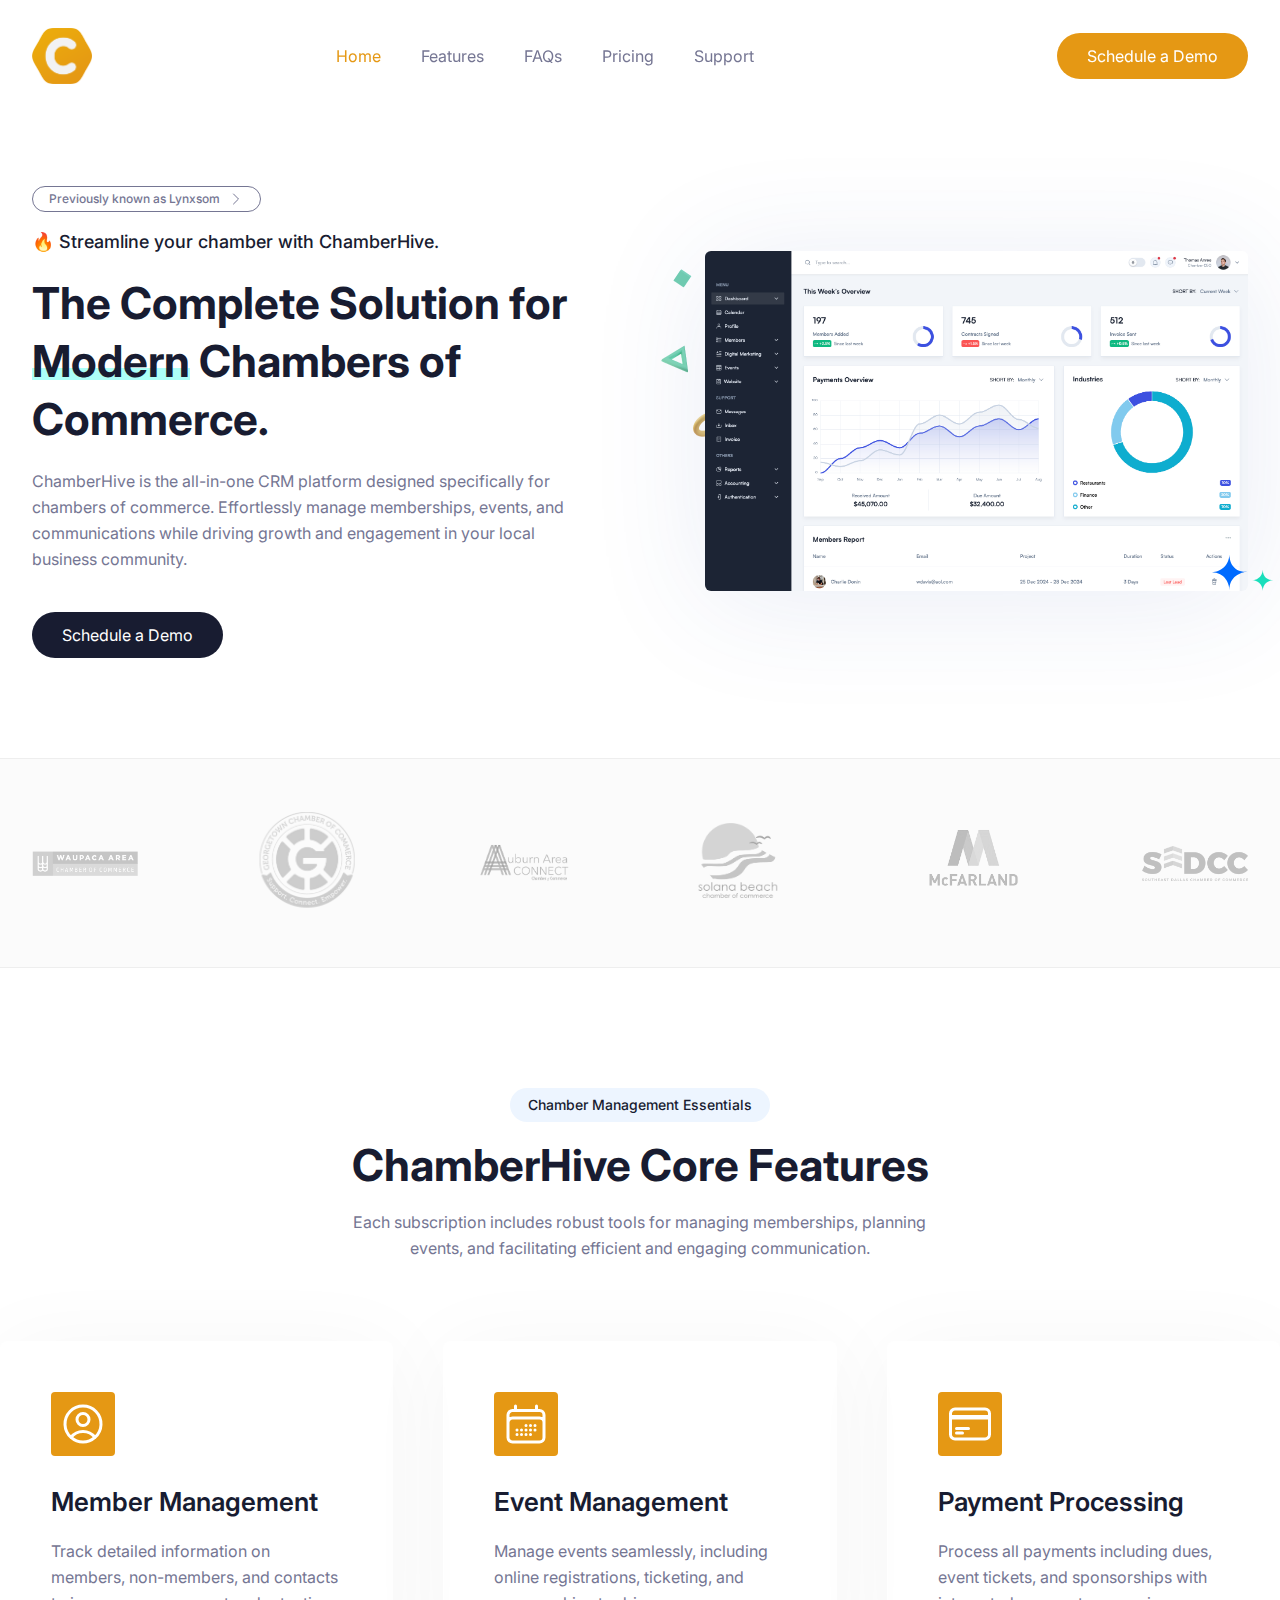
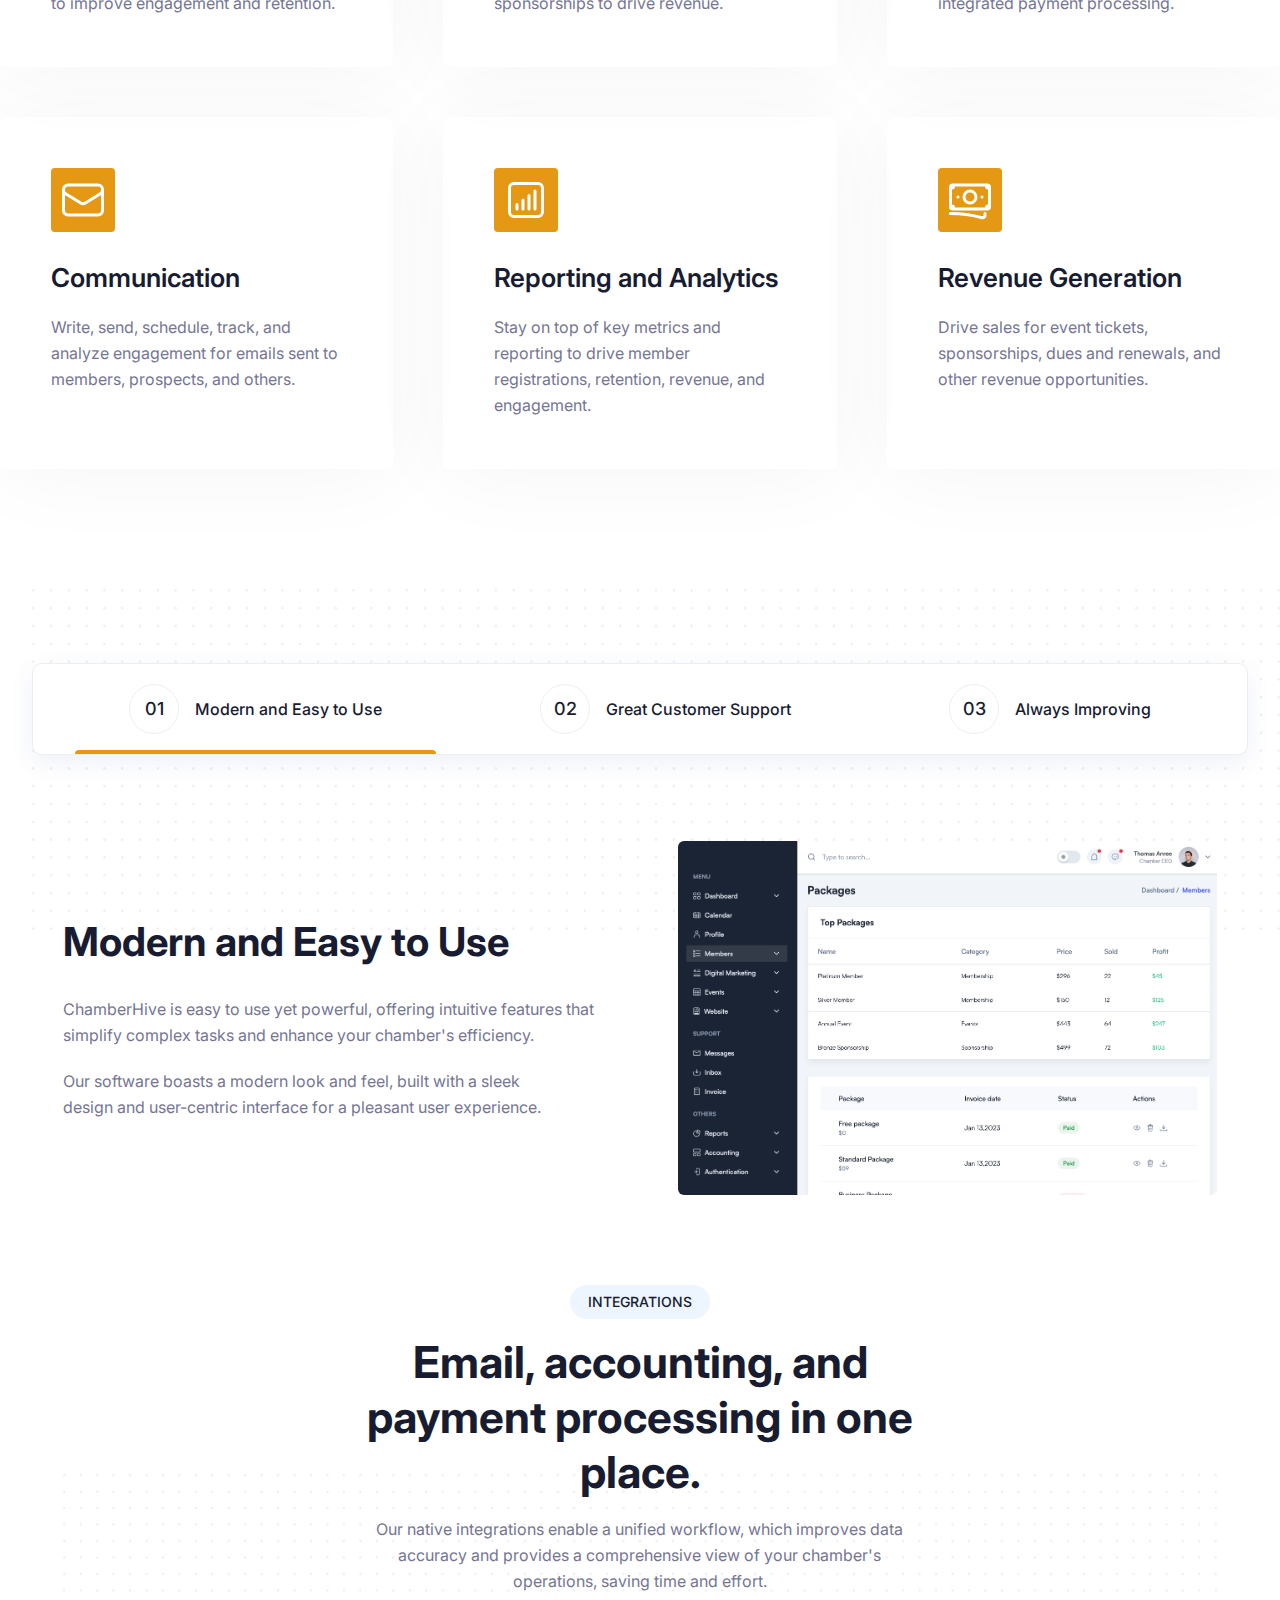
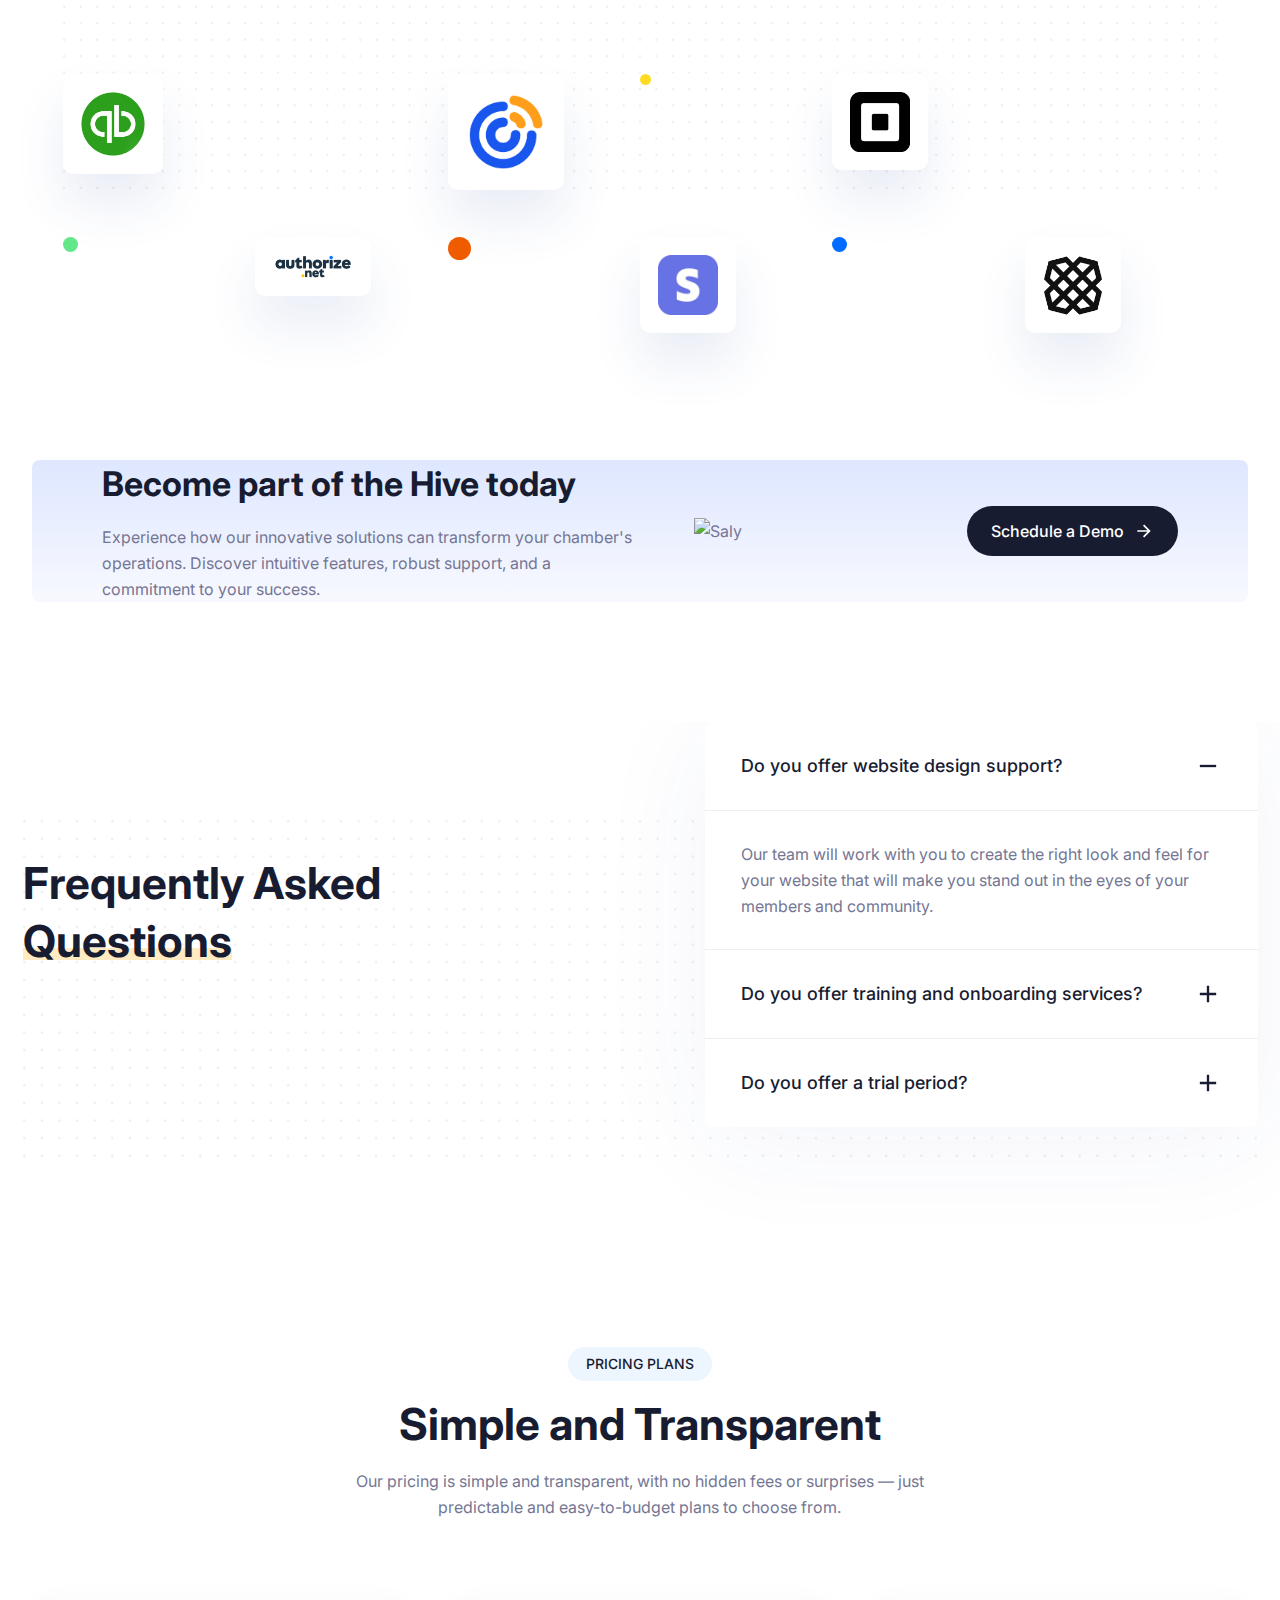
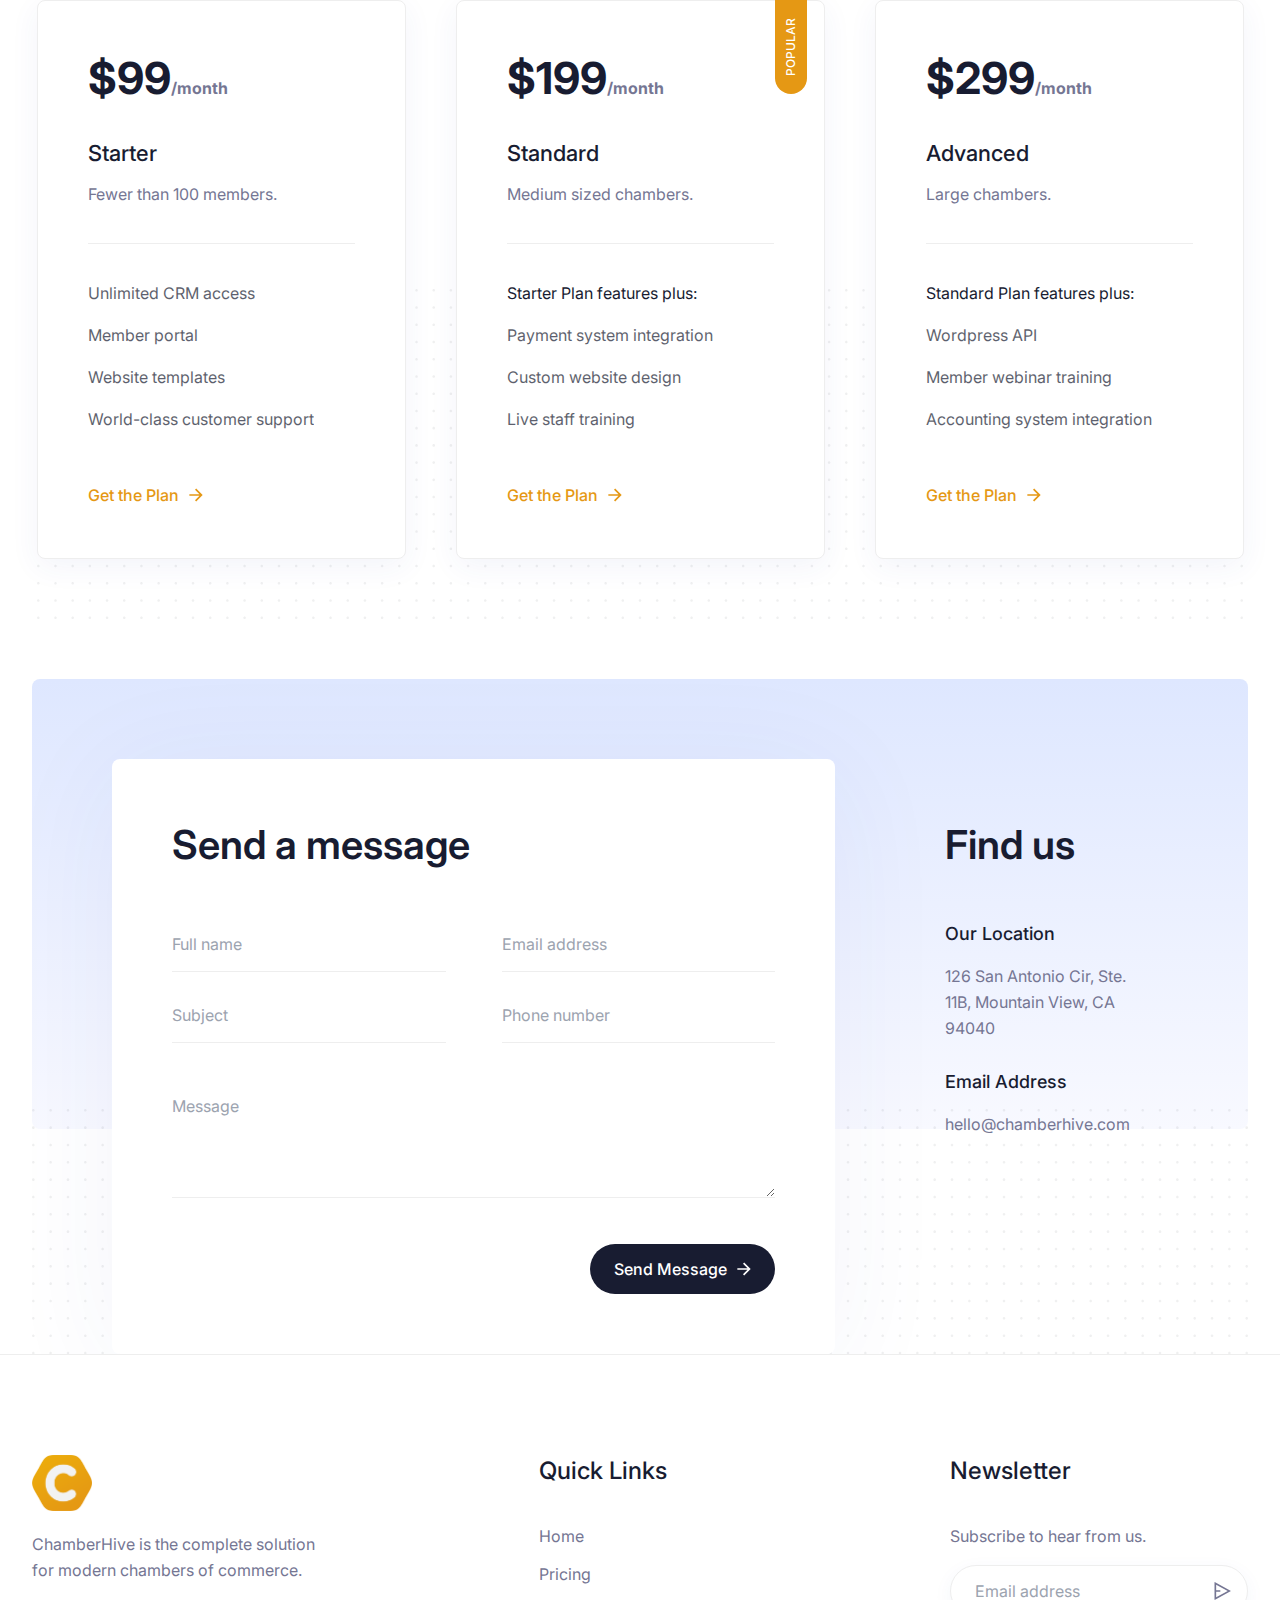
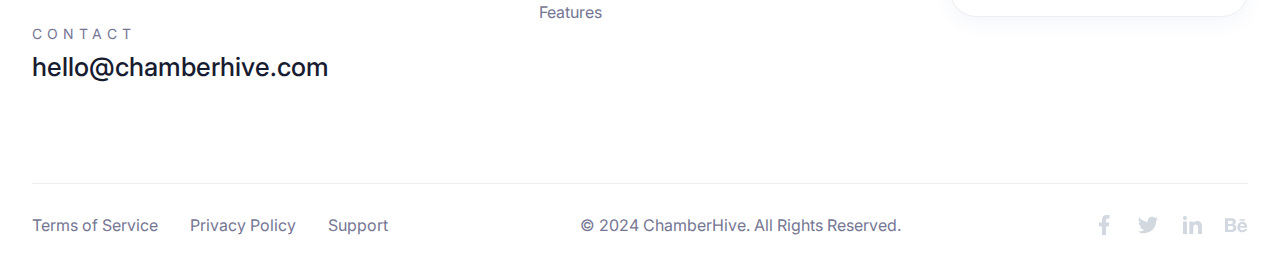
==== commit 3a0c52eb: "update" ====
--- a/index.html
+++ b/index.html
@@ -558,7 +558,7 @@
 
               <h3 class="text-black dark:text-white font-bold text-3xl xl:text-sectiontitle3 mb-7.5">$199<span class="text-regular text-waterloo dark:text-manatee">/month</span></h3>
               <h4 class="text-black dark:text-white font-medium text-para2 mb-2.5">Standard</h4>
-              <p>100 to 400 members.</p>
+              <p>Medium sized chambers.</p>
 
               <div class="border-t border-stroke dark:border-strokedark mt-9 pt-9 pb-12.5">
                 <ul>
@@ -581,7 +581,7 @@
             <div class=" md:w-[45%] lg:w-1/3 group relative bg-white dark:bg-blacksection rounded-lg shadow-solid-10 dark:shadow-none border border-stroke dark:border-strokedark p-7.5 xl:p-12.5">
               <h3 class="text-black dark:text-white font-bold text-3xl xl:text-sectiontitle3 mb-7.5">$299<span class="text-regular text-waterloo dark:text-manatee">/month</span></h3>
               <h4 class="text-black dark:text-white font-medium text-para2 mb-2.5">Advanced</h4>
-              <p>More than 400 members.</p>
+              <p>Large chambers.</p>
 
               <div class="border-t border-stroke dark:border-strokedark mt-9 pt-9 pb-12.5">
                 <ul>
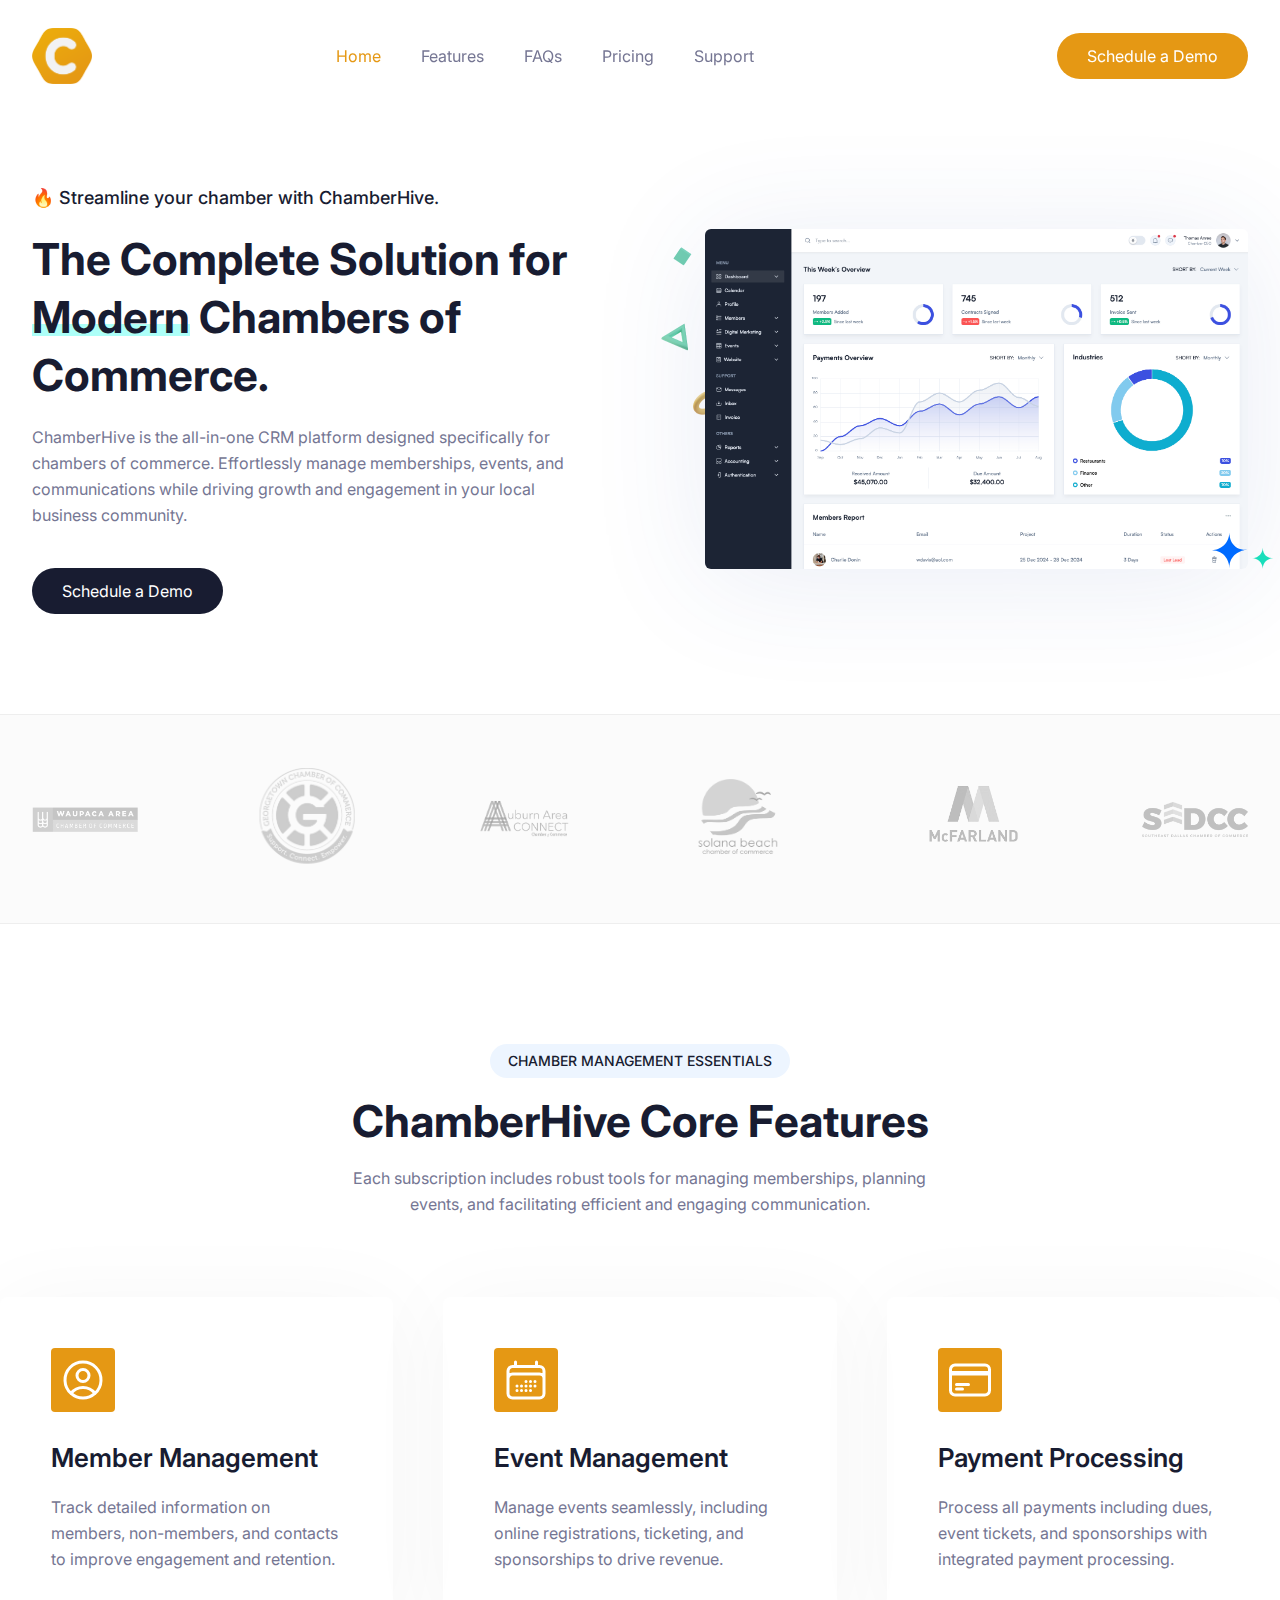
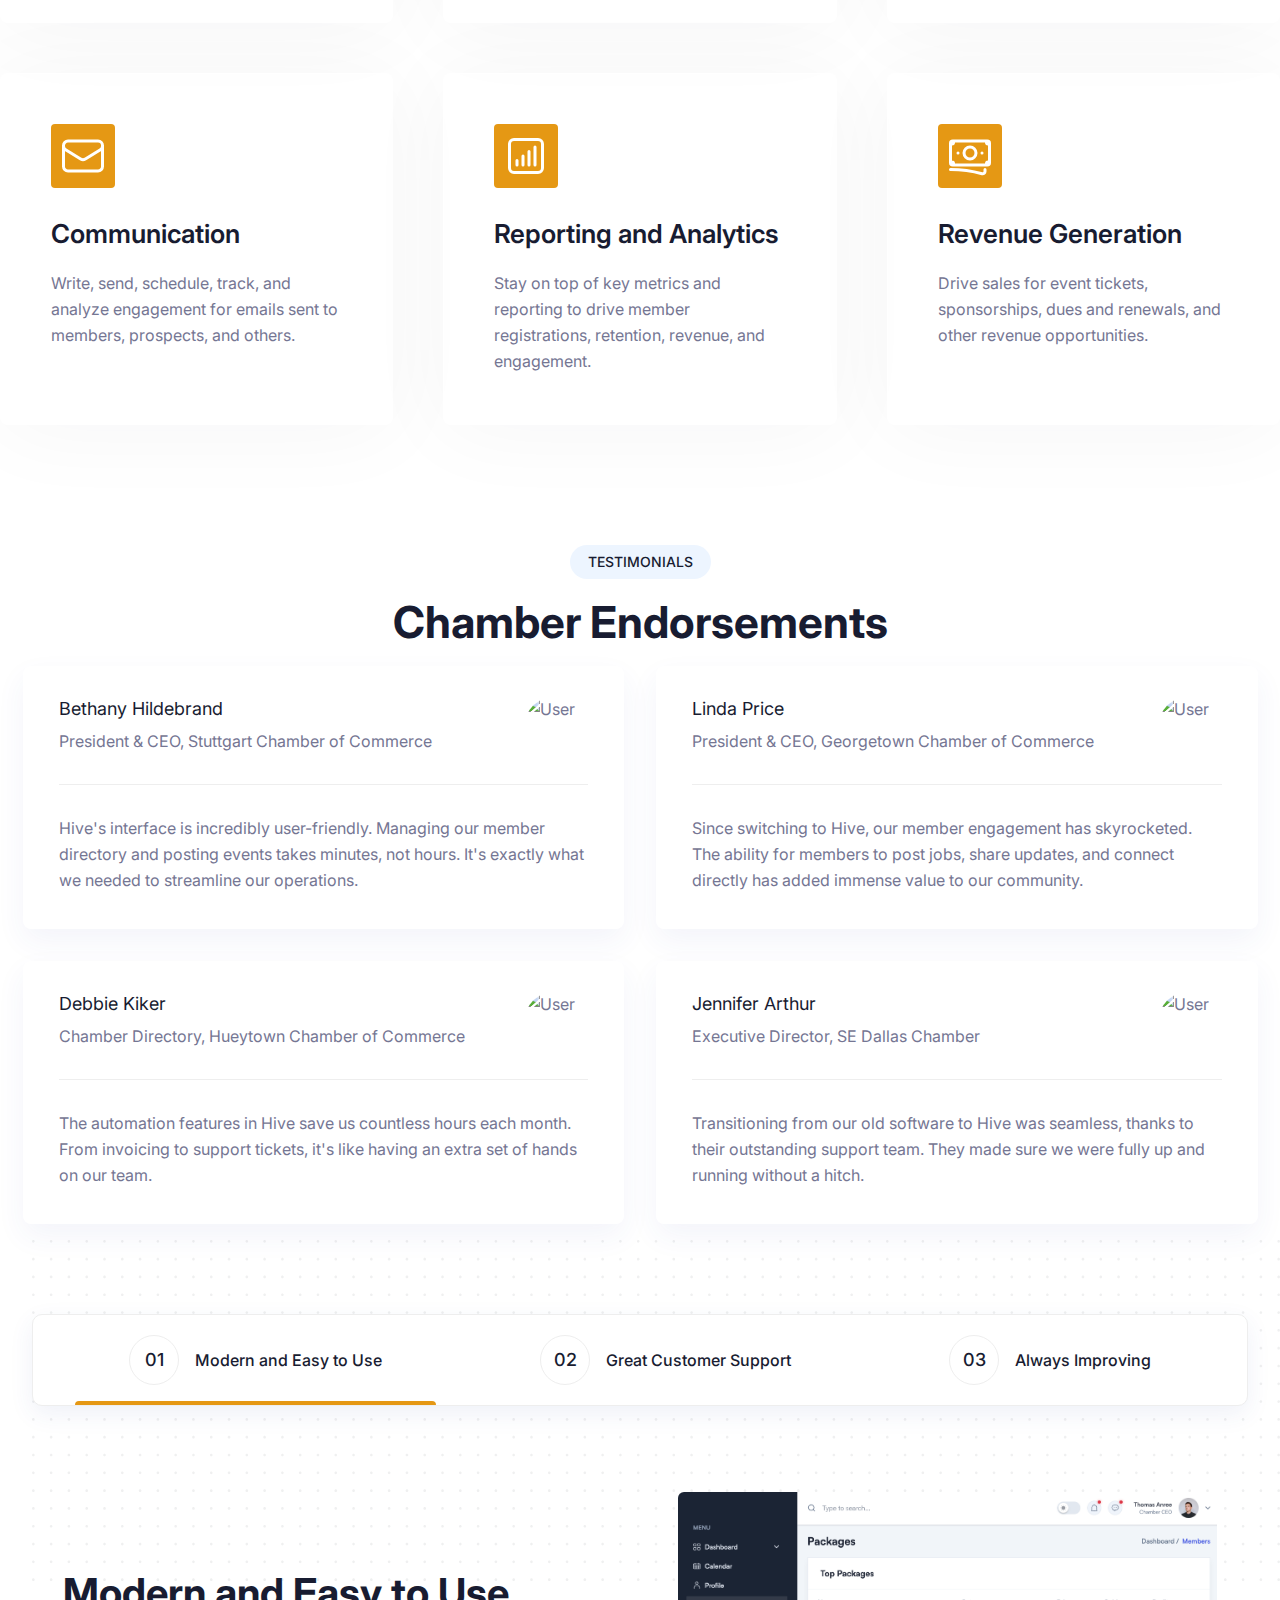
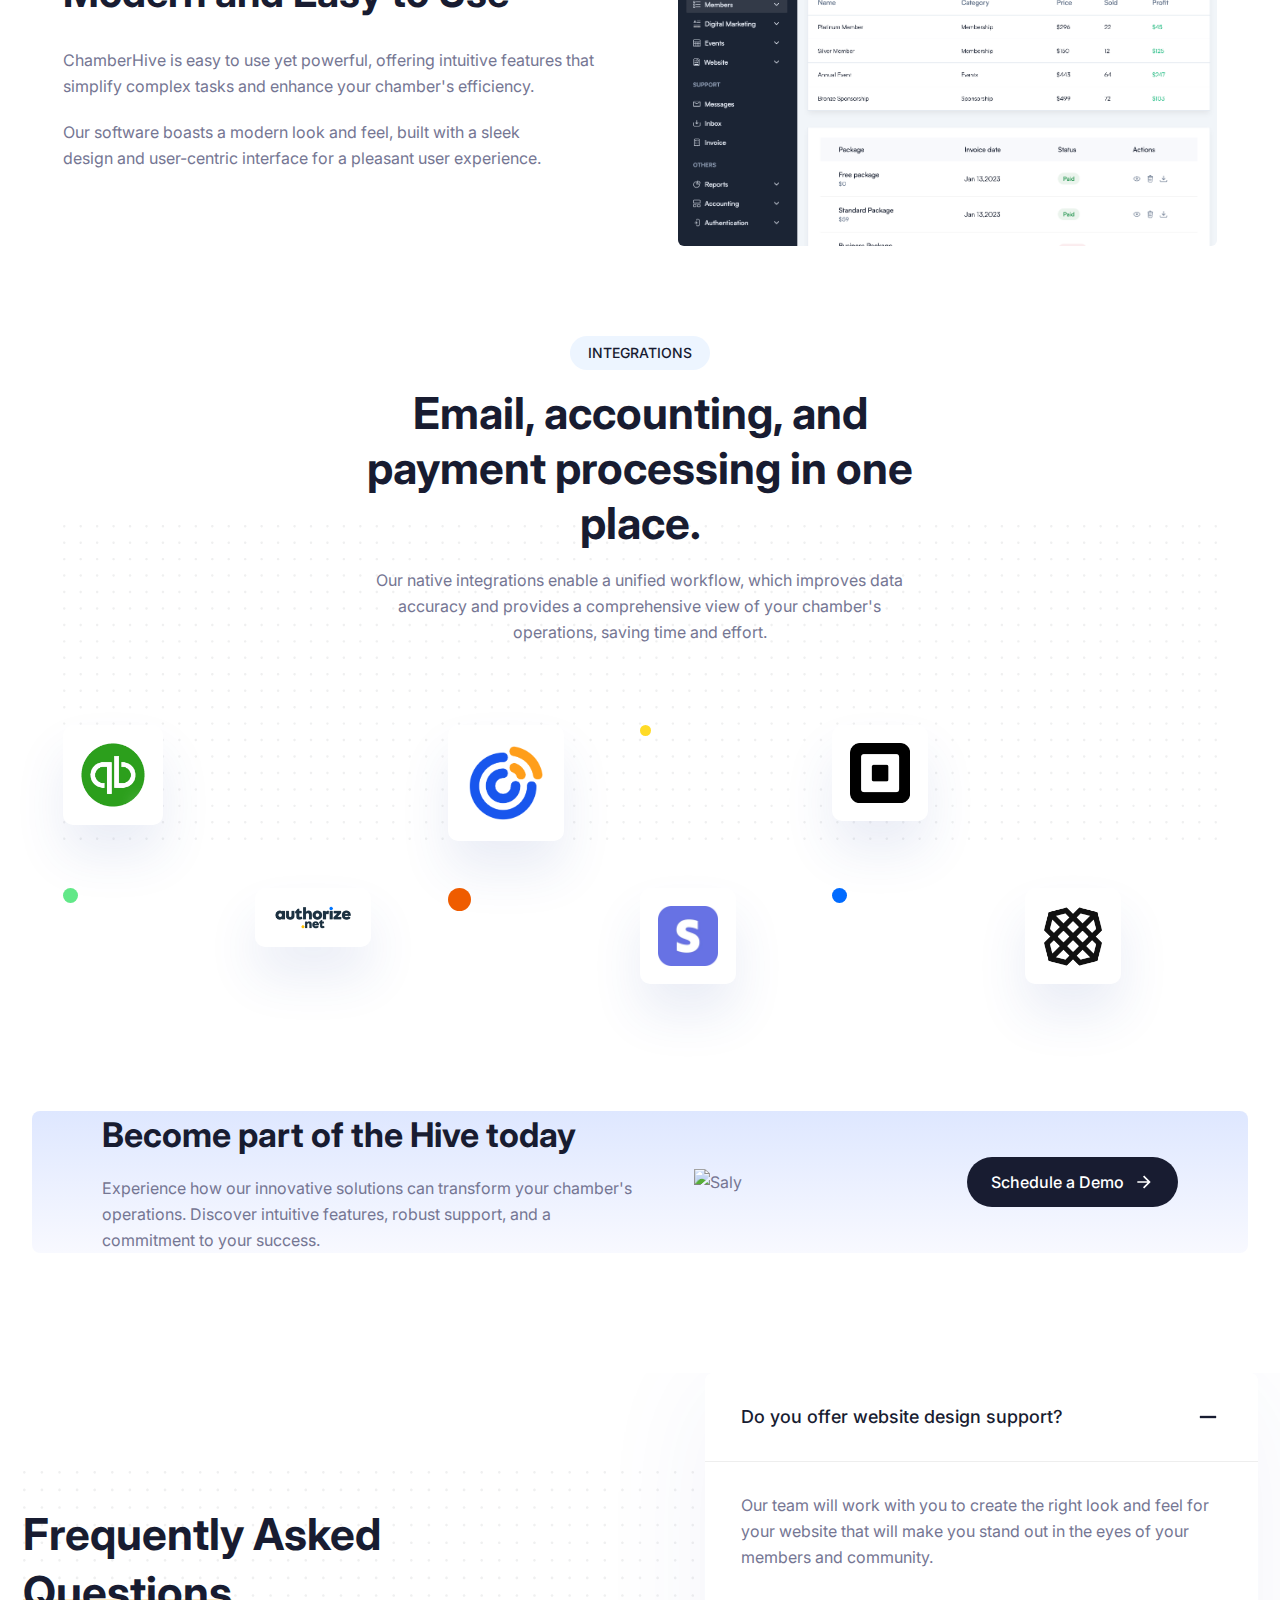
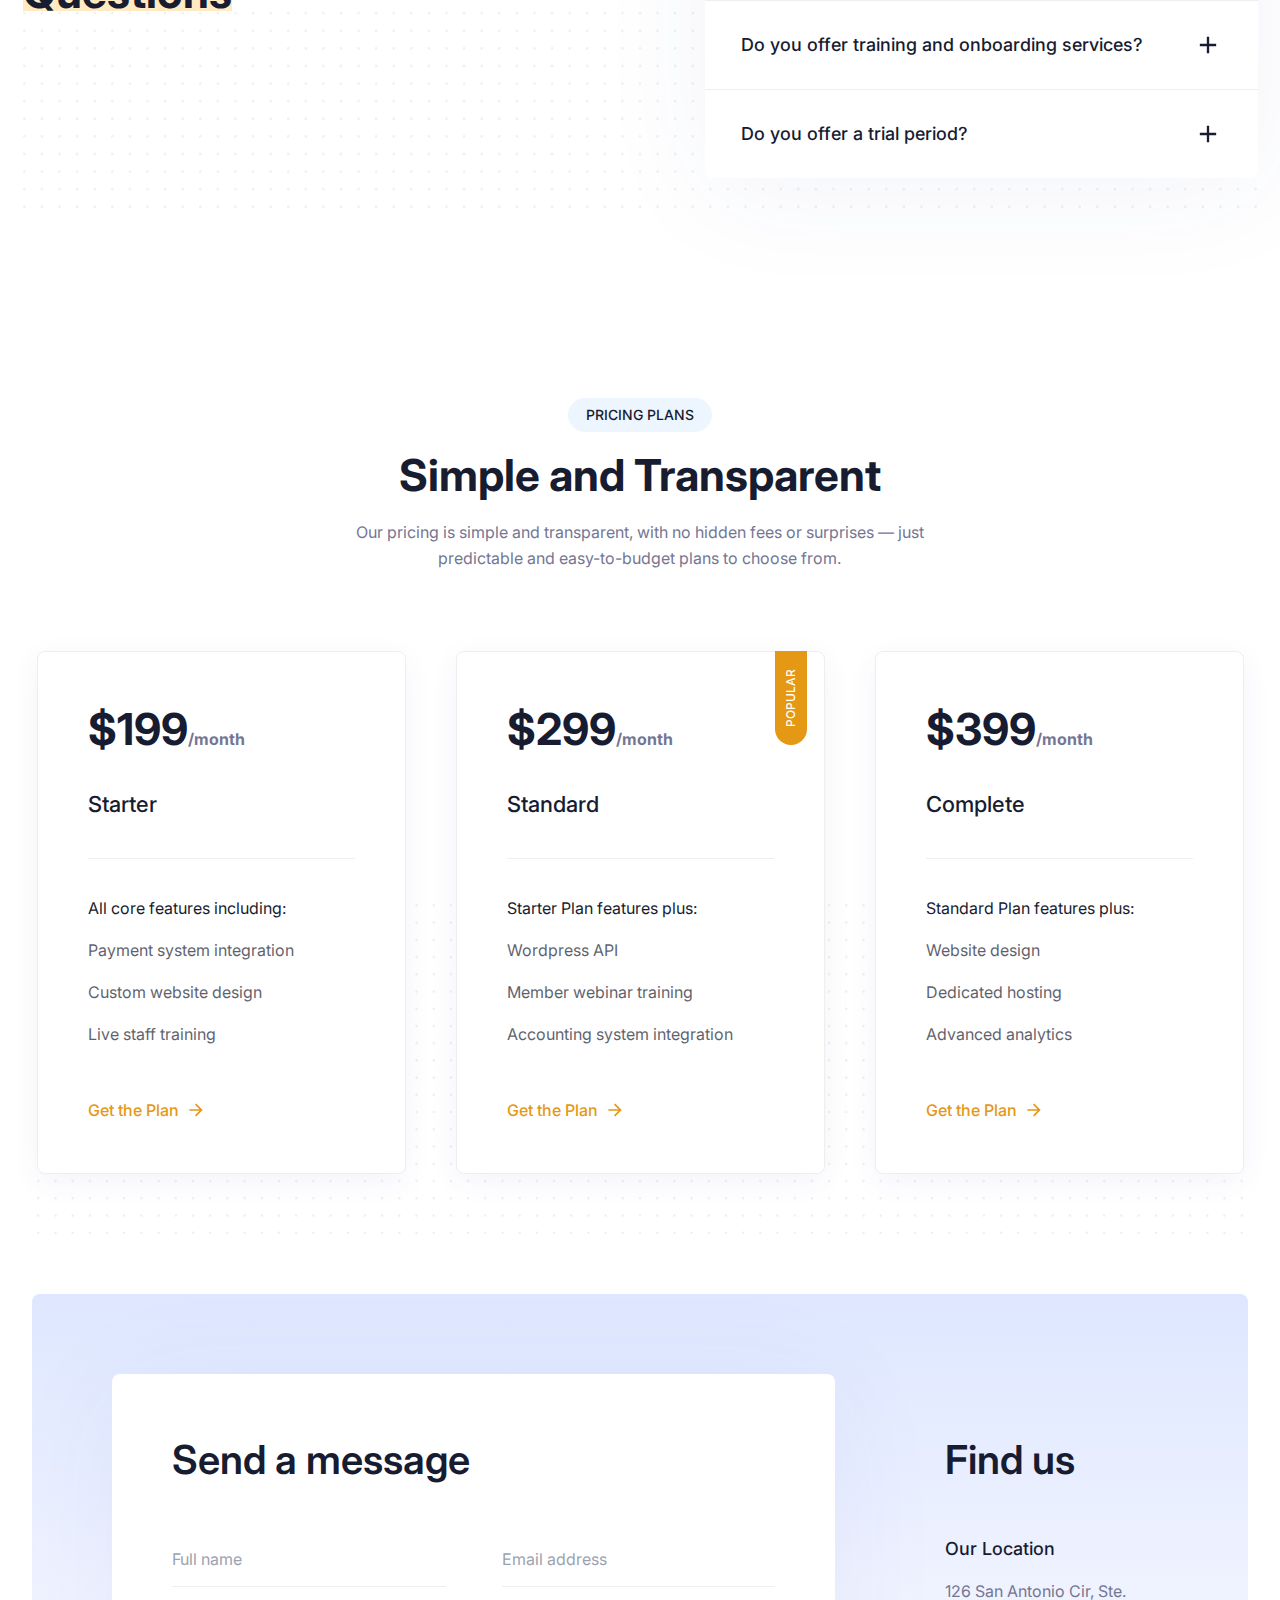
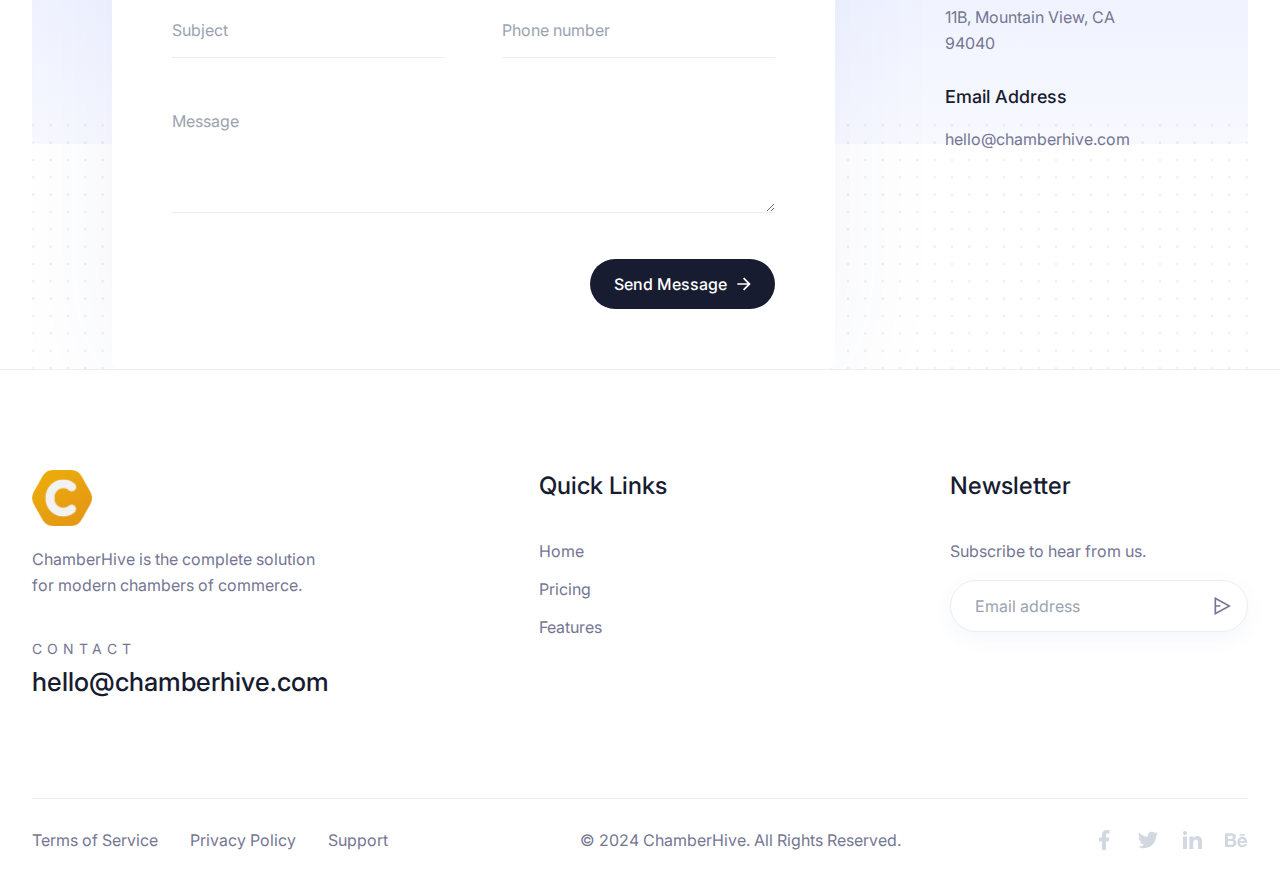
==== commit dd395a65: "update" ====
--- a/index.html
+++ b/index.html
@@ -76,15 +76,6 @@
         <div class="mx-auto max-w-c-1390 px-4 md:px-8 2xl:px-0">
           <div class="flex lg:items-center lg:gap-8 xl:gap-32.5">
             <div class="md:w-1/2">
-              <div class="inline-block mb-4 px-4 py-1 bg-gray-100 dark:bg-gray-800 rounded-full border text-xs font-medium text-gray-700 dark:text-gray-300 transition-all duration-300 hover:bg-gray-200 dark:hover:bg-gray-700">
-                <a href="/lynxsom.html" class="flex items-center h-4">
-                  <span class="mr-2">Previously known as Lynxsom</span>
-                  <svg xmlns="http://www.w3.org/2000/svg" fill="none" viewBox="0 0 24 24" stroke-width="1.5" stroke="currentColor" class="h-4">
-                    <path stroke-linecap="round" stroke-linejoin="round" d="m8.25 4.5 7.5 7.5-7.5 7.5" />
-                  </svg>
-
-                </a>
-              </div>
               <h4 class="text-black dark:text-white text-lg font-medium mb-4.5">🔥 Streamline your chamber with ChamberHive.</h4>
               <h1 class="text-black dark:text-white text-3xl xl:text-hero font-bold mb-5">
                 The Complete Solution for 
@@ -155,7 +146,7 @@
           <!-- Section Title Start -->
           <div
             class=" text-center mx-auto"
-            x-data="{ sectionTitle: `Chamber Management Essentials`, sectionSubtitle: `ChamberHive Core Features`, sectionTitlePara: `Each subscription includes robust tools for managing memberships, planning events, and facilitating efficient and engaging communication.`}"
+            x-data="{ sectionTitle: `CHAMBER MANAGEMENT ESSENTIALS`, sectionSubtitle: `ChamberHive Core Features`, sectionTitlePara: `Each subscription includes robust tools for managing memberships, planning events, and facilitating efficient and engaging communication.`}"
           >
             <div class="bg-zumthor dark:bg-blacksection dark:border dark:border-strokedark inline-block rounded-full py-1.5 px-4.5 mb-4">
   <h4 x-text="sectionTitle" class="font-medium text-sectiontitle text-black dark:text-white"></h4>
@@ -230,6 +221,79 @@
         </div>
       </section>
       <!-- ===== Features End ===== -->
+
+      
+      <!-- ===== Testimonials Start ===== -->
+      <section>
+        <div class="mx-auto max-w-c-1315 px-4 md:px-8 xl:px-0">
+          <!-- Section Title Start -->
+          <div
+            class="text-center mx-auto"
+            x-data="{ sectionTitle: `TESTIMONIALS`, sectionSubtitle: `Chamber Endorsements`, sectionTitlePara: ``}"
+          >
+            <div class="bg-zumthor dark:bg-blacksection dark:border dark:border-strokedark inline-block rounded-full py-1.5 px-4.5 mb-4">
+  <h4 x-text="sectionTitle" class="font-medium text-sectiontitle text-black dark:text-white"></h4>
+</div>
+<h2 x-text="sectionSubtitle" class="font-bold text-3xl xl:text-sectiontitle3 text-black dark:text-white md:w-4/5 xl:w-1/2 mx-auto mb-4"></h2>
+<p class="mx-auto md:w-4/5 lg:w-3/5 xl:w-[46%]" x-text="sectionTitlePara"></p>
+
+          </div>
+          <!-- Section Title End -->
+        </div>
+
+        <div class="mx-auto max-w-c-1235 px-4 md:px-8 xl:px-0 mb-4">
+          <div class="grid grid-cols-1 md:grid-cols-2 gap-8">
+            <!-- Testimonial Item 1 -->
+            <div class="bg-white rounded-lg shadow-solid-9 dark:shadow-none dark:bg-blacksection dark:border dark:border-strokedark p-9 pt-7.5">
+              <div class="flex justify-between border-b border-stroke dark:border-strokedark pb-6 mb-7.5">
+                <div>
+                  <h4 class="text-black dark:text-white text-metatitle3 mb-1.5">Bethany Hildebrand</h4>
+                  <p>President & CEO, Stuttgart Chamber of Commerce</p>
+                </div>
+                <img class="w-16 h-16 rounded-full object-cover" src="https://stuttgartchamber.com/wp-content/uploads/2023/09/Bethany-1042x1200.jpeg" alt="User" />
+              </div>
+              <p>Hive's interface is incredibly user-friendly. Managing our member directory and posting events takes minutes, not hours. It's exactly what we needed to streamline our operations.</p>
+            </div>
+
+            <!-- Testimonial Item 2 -->
+            <div class="bg-white rounded-lg shadow-solid-9 dark:shadow-none dark:bg-blacksection dark:border dark:border-strokedark p-9 pt-7.5">
+              <div class="flex justify-between border-b border-stroke dark:border-strokedark pb-6 mb-7.5">
+                <div>
+                  <h4 class="text-black dark:text-white text-metatitle3 mb-1.5">Linda Price</h4>
+                  <p>President & CEO, Georgetown Chamber of Commerce</p>
+                </div>
+                <img class="w-16 h-16 rounded-full object-cover" src="https://georgetowncoc.com/wp-content/uploads/2022/12/LindaPrice500px.webp" alt="User" />
+              </div>
+              <p>Since switching to Hive, our member engagement has skyrocketed. The ability for members to post jobs, share updates, and connect directly has added immense value to our community.</p>
+            </div>
+
+            <!-- Testimonial Item 3 -->
+            <div class="bg-white rounded-lg shadow-solid-9 dark:shadow-none dark:bg-blacksection dark:border dark:border-strokedark p-9 pt-7.5">
+              <div class="flex justify-between border-b border-stroke dark:border-strokedark pb-6 mb-7.5">
+                <div>
+                  <h4 class="text-black dark:text-white text-metatitle3 mb-1.5">Debbie Kiker</h4>
+                  <p>Chamber Directory, Hueytown Chamber of Commerce</p>
+                </div>
+                <img class="w-16 h-16 rounded-full object-cover" src="https://hueytownchamber.com/wp-content/uploads/2023/01/Debbie-chamber-director.jpg" alt="User" />
+              </div>
+              <p>The automation features in Hive save us countless hours each month. From invoicing to support tickets, it's like having an extra set of hands on our team.</p>
+            </div>
+
+            <!-- Testimonial Item 4 -->
+            <div class="bg-white rounded-lg shadow-solid-9 dark:shadow-none dark:bg-blacksection dark:border dark:border-strokedark p-9 pt-7.5">
+              <div class="flex justify-between border-b border-stroke dark:border-strokedark pb-6 mb-7.5">
+                <div>
+                  <h4 class="text-black dark:text-white text-metatitle3 mb-1.5">Jennifer Arthur</h4>
+                  <p>Executive Director, SE Dallas Chamber</p>
+                </div>
+                <img class="w-16 h-16 rounded-full object-cover" src="https://sedcc.org/wp-content/uploads/2023/09/jen.jpg" alt="User" />
+              </div>
+              <p>Transitioning from our old software to Hive was seamless, thanks to their outstanding support team. They made sure we were fully up and running without a hitch.</p>
+            </div>
+          </div>
+        </div>
+      </section>
+      <!-- ===== Testimonials End ===== -->
 
       <!-- ===== Features Tab Start ===== -->
       <section class="pt-18.5 pb-20 lg:pb-22.5 relative" x-data="{ featuresTab: 'tabOne' }">
@@ -531,16 +595,15 @@
           <div class="flex flex-wrap lg:flex-nowrap justify-center gap-7.5 xl:gap-12.5">
             <!-- Pricing Item -->
             <div class=" md:w-[45%] lg:w-1/3 group relative bg-white dark:bg-blacksection rounded-lg shadow-solid-10 dark:shadow-none border border-stroke dark:border-strokedark p-7.5 xl:p-12.5">
-              <h3 class="text-black dark:text-white font-bold text-3xl xl:text-sectiontitle3 mb-7.5">$99<span class="text-regular text-waterloo dark:text-manatee">/month</span></h3>
+              <h3 class="text-black dark:text-white font-bold text-3xl xl:text-sectiontitle3 mb-7.5">$199<span class="text-regular text-waterloo dark:text-manatee">/month</span></h3>
               <h4 class="text-black dark:text-white font-medium text-para2 mb-2.5">Starter</h4>
-              <p>Fewer than 100 members.</p>
 
               <div class="border-t border-stroke dark:border-strokedark mt-9 pt-9 pb-12.5">
                 <ul>
-                  <li class="text-black dark:text-manatee mb-4 last:mb-0 opacity-70">Unlimited CRM access</li>
-                  <li class="text-black dark:text-manatee mb-4 last:mb-0 opacity-70">Member portal</li>
-                  <li class="text-black dark:text-manatee mb-4 last:mb-0 opacity-70">Website templates</li>
-                  <li class="text-black dark:text-manatee mb-4 last:mb-0 opacity-70">World-class customer support</li>
+                  <li class="text-black dark:text-manatee mb-4 last:mb-0">All core features including:</li>
+                  <li class="text-black dark:text-manatee mb-4 last:mb-0 opacity-70">Payment system integration&nbsp;</li>
+                  <li class="text-black dark:text-manatee mb-4 last:mb-0 opacity-70">Custom website design</li>
+                  <li class="text-black dark:text-manatee mb-4 last:mb-0 opacity-70">Live staff training</li>
                 </ul>
               </div>
 
@@ -556,16 +619,15 @@
             <div class=" md:w-[45%] lg:w-1/3 group relative bg-white dark:bg-blacksection rounded-lg shadow-solid-10 dark:shadow-none border border-stroke dark:border-strokedark p-7.5 xl:p-12.5">
               <div class="absolute top-7.5 -right-3.5 -rotate-90 rounded-tl-full rounded-bl-full bg-primary font-medium text-white text-metatitle uppercase py-1.5 px-4.5">popular</div>
 
-              <h3 class="text-black dark:text-white font-bold text-3xl xl:text-sectiontitle3 mb-7.5">$199<span class="text-regular text-waterloo dark:text-manatee">/month</span></h3>
+              <h3 class="text-black dark:text-white font-bold text-3xl xl:text-sectiontitle3 mb-7.5">$299<span class="text-regular text-waterloo dark:text-manatee">/month</span></h3>
               <h4 class="text-black dark:text-white font-medium text-para2 mb-2.5">Standard</h4>
-              <p>Medium sized chambers.</p>
 
               <div class="border-t border-stroke dark:border-strokedark mt-9 pt-9 pb-12.5">
                 <ul>
                   <li class="text-black dark:text-manatee mb-4 last:mb-0">Starter Plan features plus:</li>
-                  <li class="text-black dark:text-manatee mb-4 last:mb-0 opacity-70">Payment system integration&nbsp;</li>
-                  <li class="text-black dark:text-manatee mb-4 last:mb-0 opacity-70">Custom website design</li>
-                  <li class="text-black dark:text-manatee mb-4 last:mb-0 opacity-70">Live staff training</li>
+                  <li class="text-black dark:text-manatee mb-4 last:mb-0 opacity-70">Wordpress API</li>
+                  <li class="text-black dark:text-manatee mb-4 last:mb-0 opacity-70">Member webinar training</li>
+                  <li class="text-black dark:text-manatee mb-4 last:mb-0 opacity-70">Accounting system integration</li>
                 </ul>
               </div>
 
@@ -577,18 +639,17 @@
               </a>
             </div>
 
-            <!-- Pricing Item -->
+            <!-- New Complete Pricing Item -->
             <div class=" md:w-[45%] lg:w-1/3 group relative bg-white dark:bg-blacksection rounded-lg shadow-solid-10 dark:shadow-none border border-stroke dark:border-strokedark p-7.5 xl:p-12.5">
-              <h3 class="text-black dark:text-white font-bold text-3xl xl:text-sectiontitle3 mb-7.5">$299<span class="text-regular text-waterloo dark:text-manatee">/month</span></h3>
-              <h4 class="text-black dark:text-white font-medium text-para2 mb-2.5">Advanced</h4>
-              <p>Large chambers.</p>
+              <h3 class="text-black dark:text-white font-bold text-3xl xl:text-sectiontitle3 mb-7.5">$399<span class="text-regular text-waterloo dark:text-manatee">/month</span></h3>
+              <h4 class="text-black dark:text-white font-medium text-para2 mb-2.5">Complete</h4>
 
               <div class="border-t border-stroke dark:border-strokedark mt-9 pt-9 pb-12.5">
                 <ul>
                   <li class="text-black dark:text-manatee mb-4 last:mb-0">Standard Plan features plus:</li>
-                  <li class="text-black dark:text-manatee mb-4 last:mb-0 opacity-70">Wordpress API</li>
-                  <li class="text-black dark:text-manatee mb-4 last:mb-0 opacity-70">Member webinar training</li>
-                  <li class="text-black dark:text-manatee mb-4 last:mb-0 opacity-70">Accounting system integration</li>
+                  <li class="text-black dark:text-manatee mb-4 last:mb-0 opacity-70">Website design</li>
+                  <li class="text-black dark:text-manatee mb-4 last:mb-0 opacity-70">Dedicated hosting</li>
+                  <li class="text-black dark:text-manatee mb-4 last:mb-0 opacity-70">Advanced analytics</li>
                 </ul>
               </div>
 
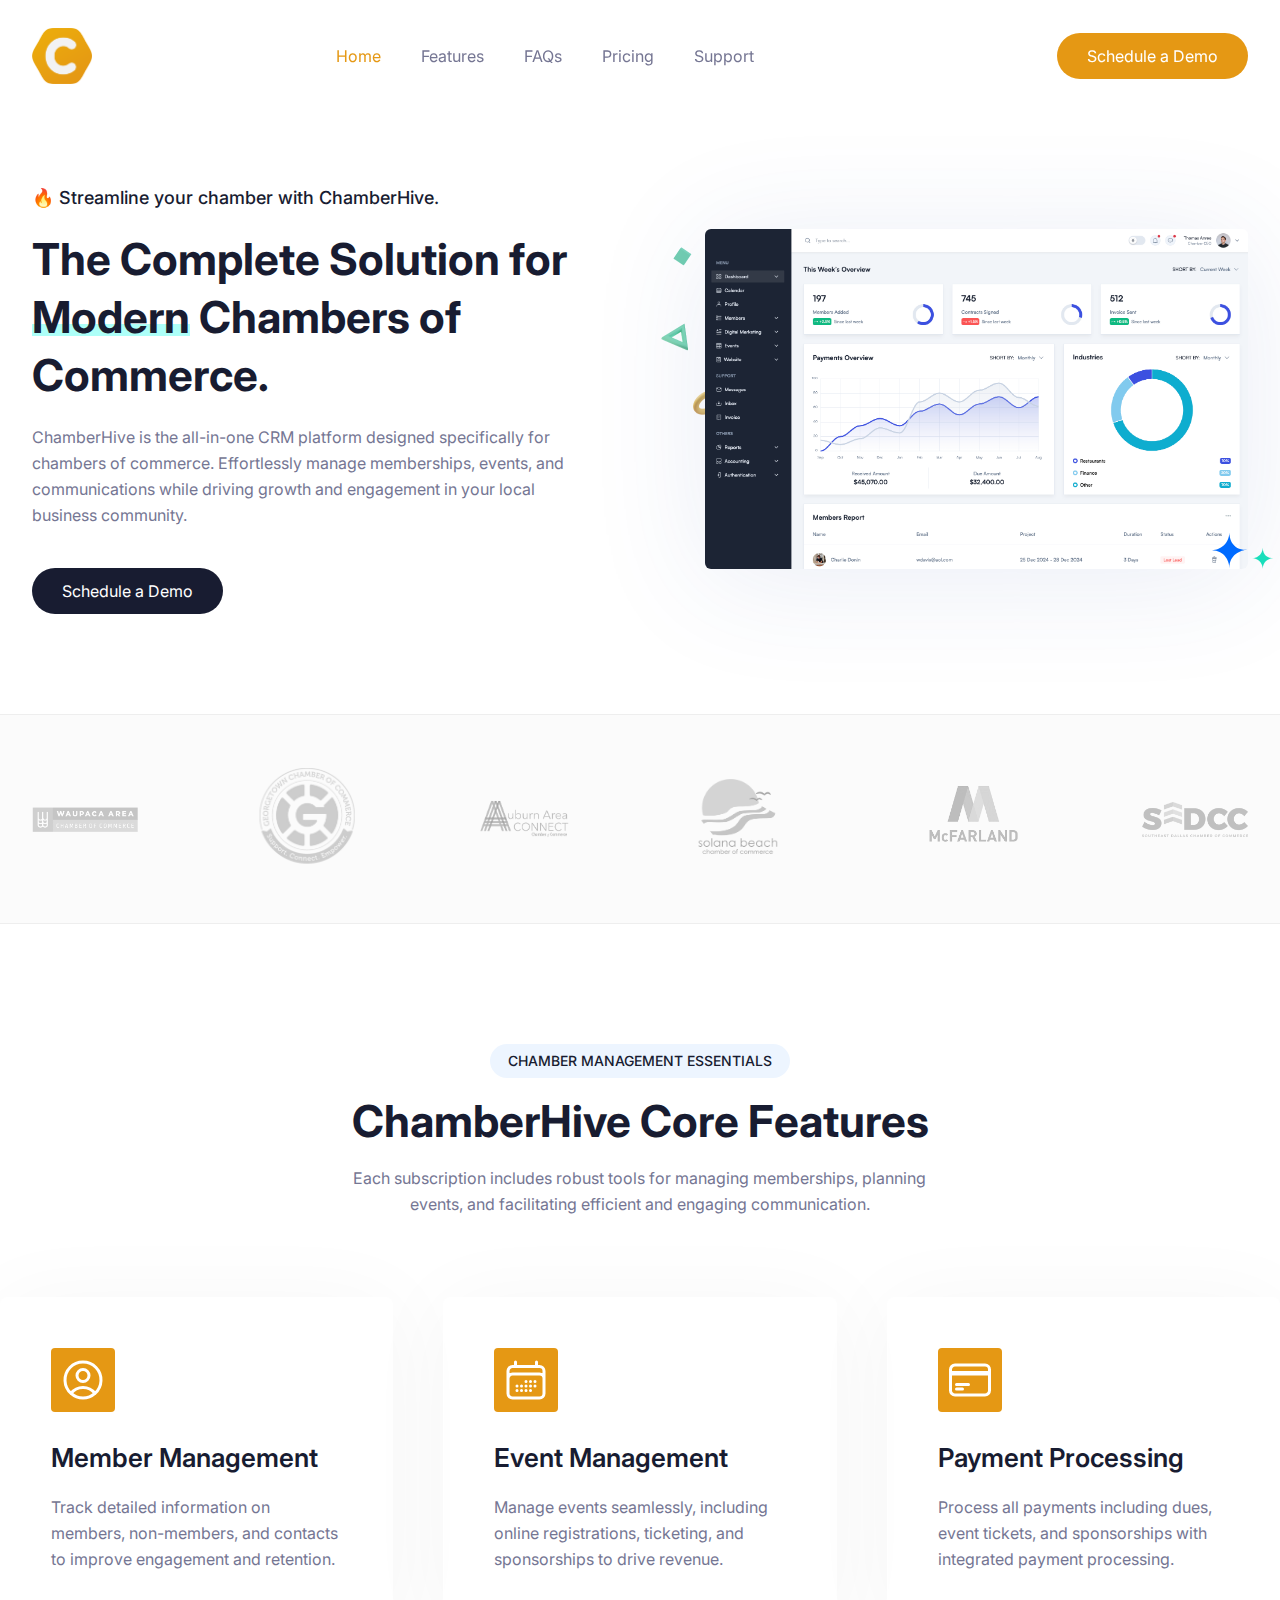
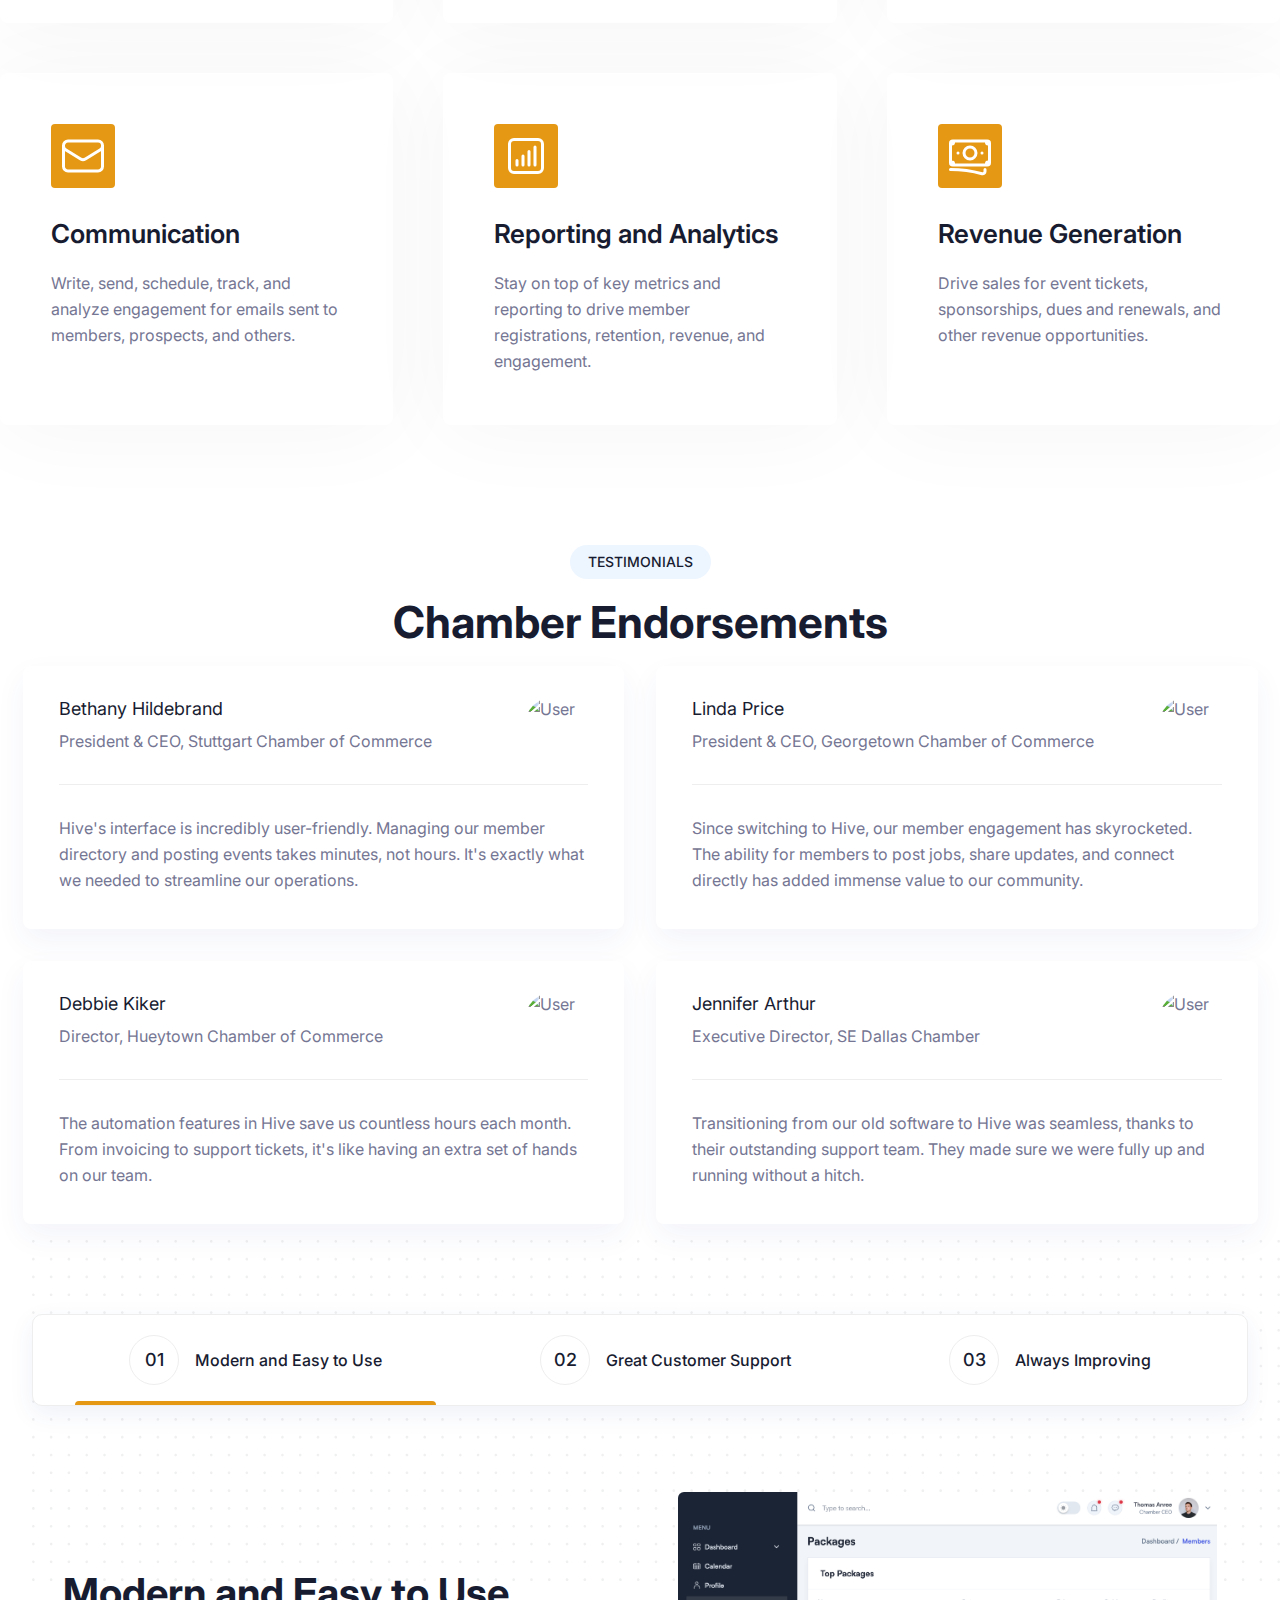
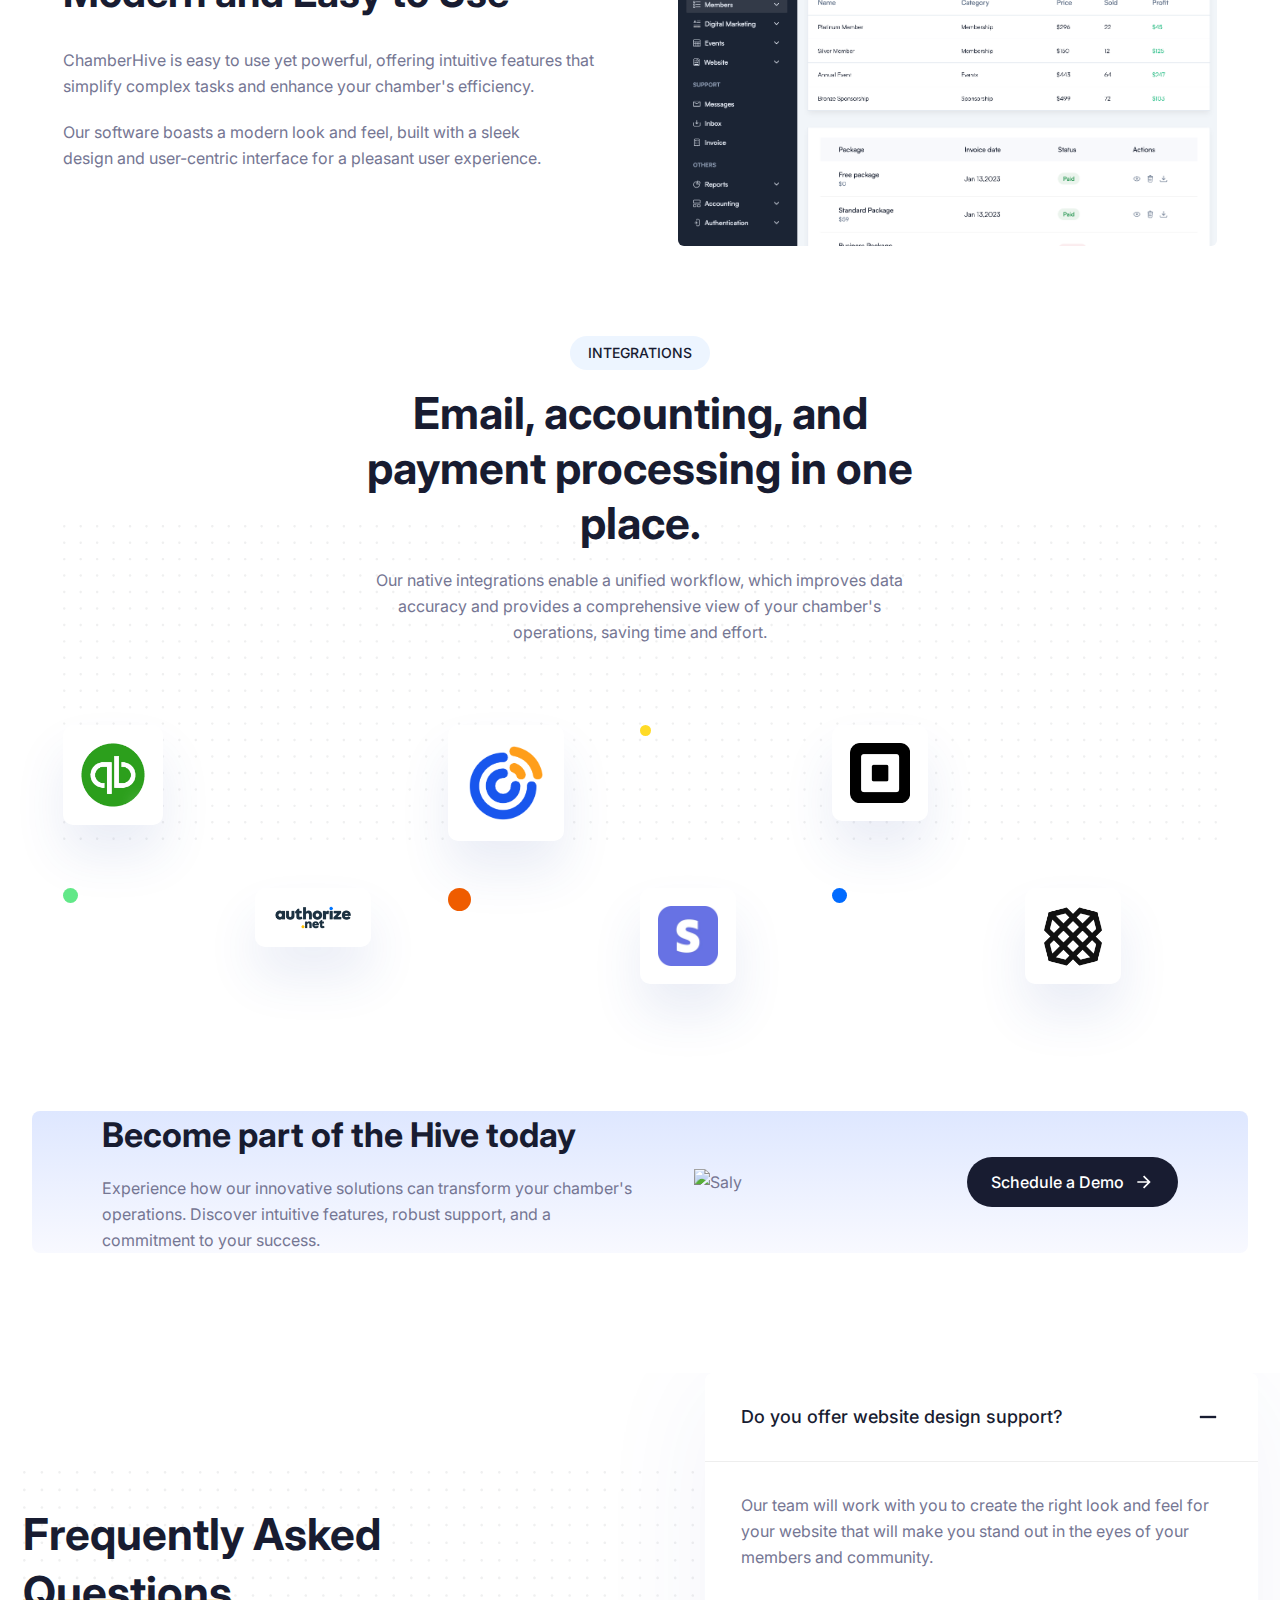
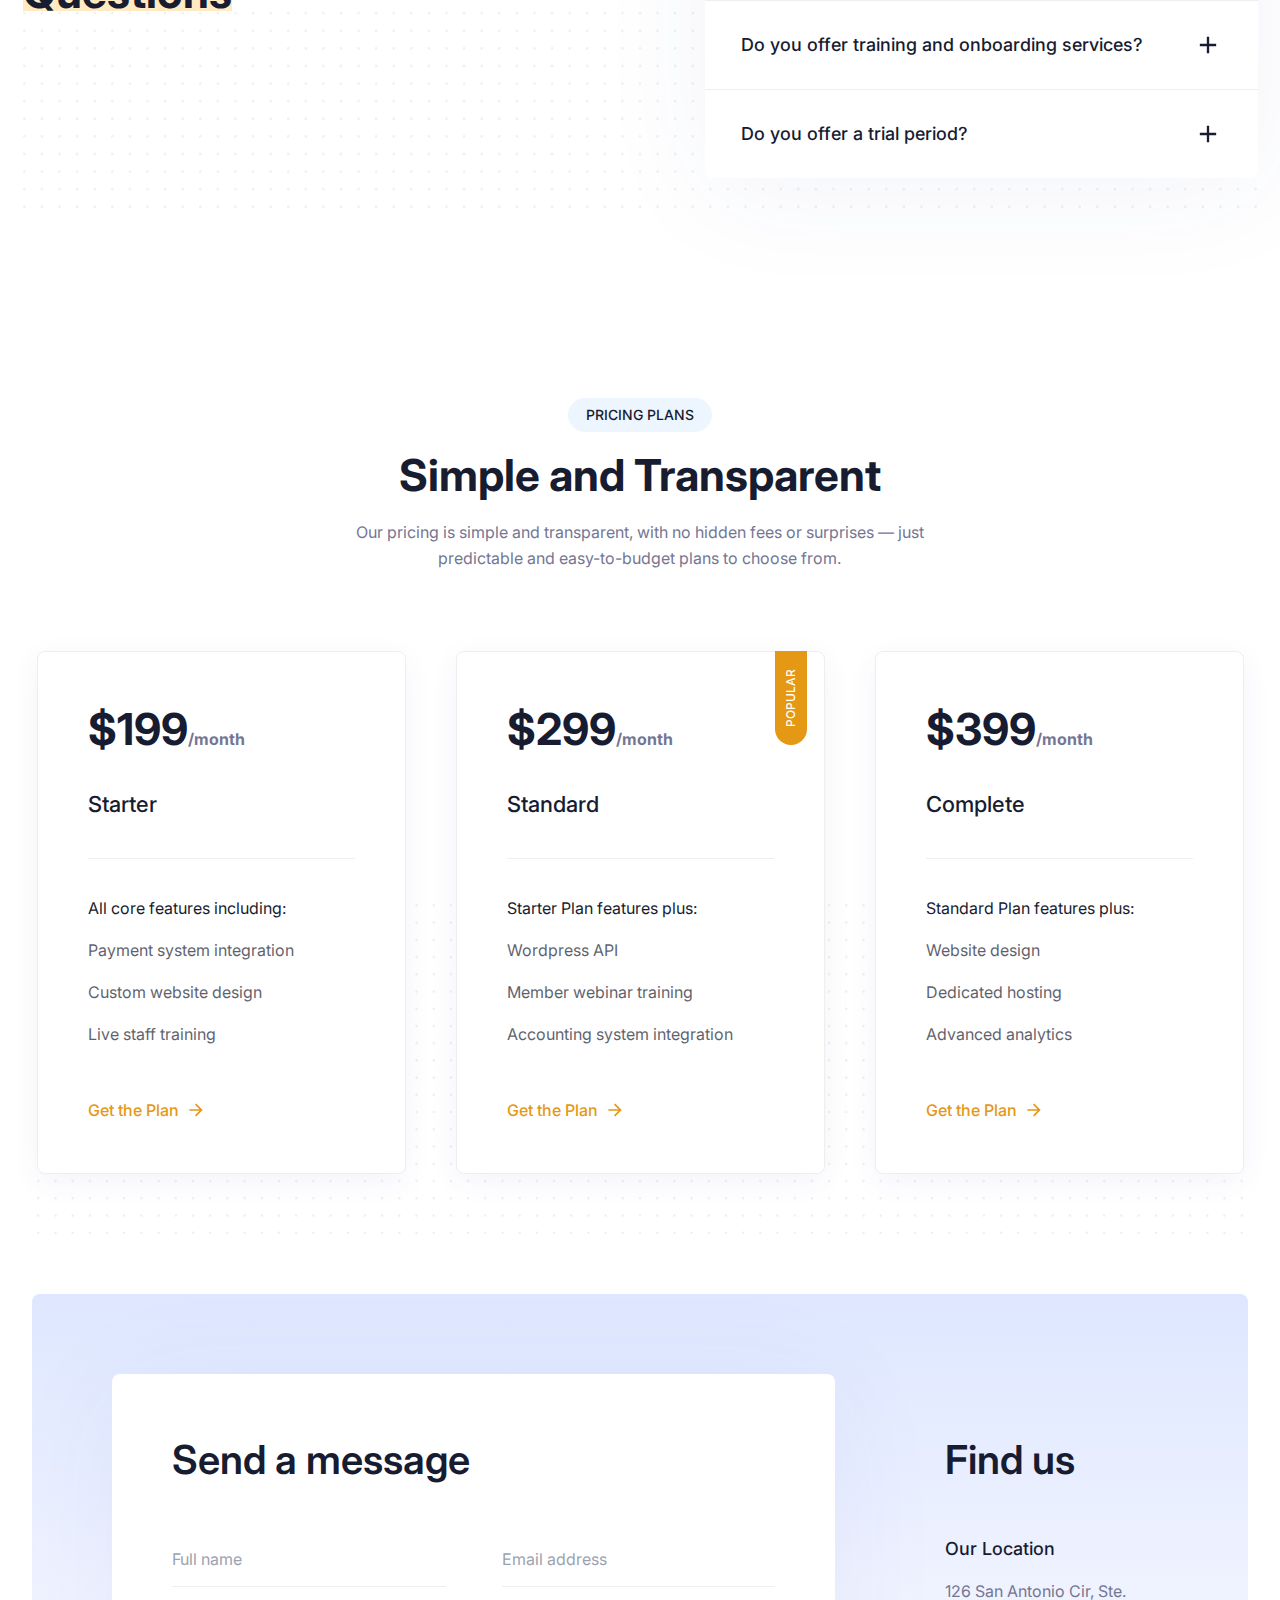
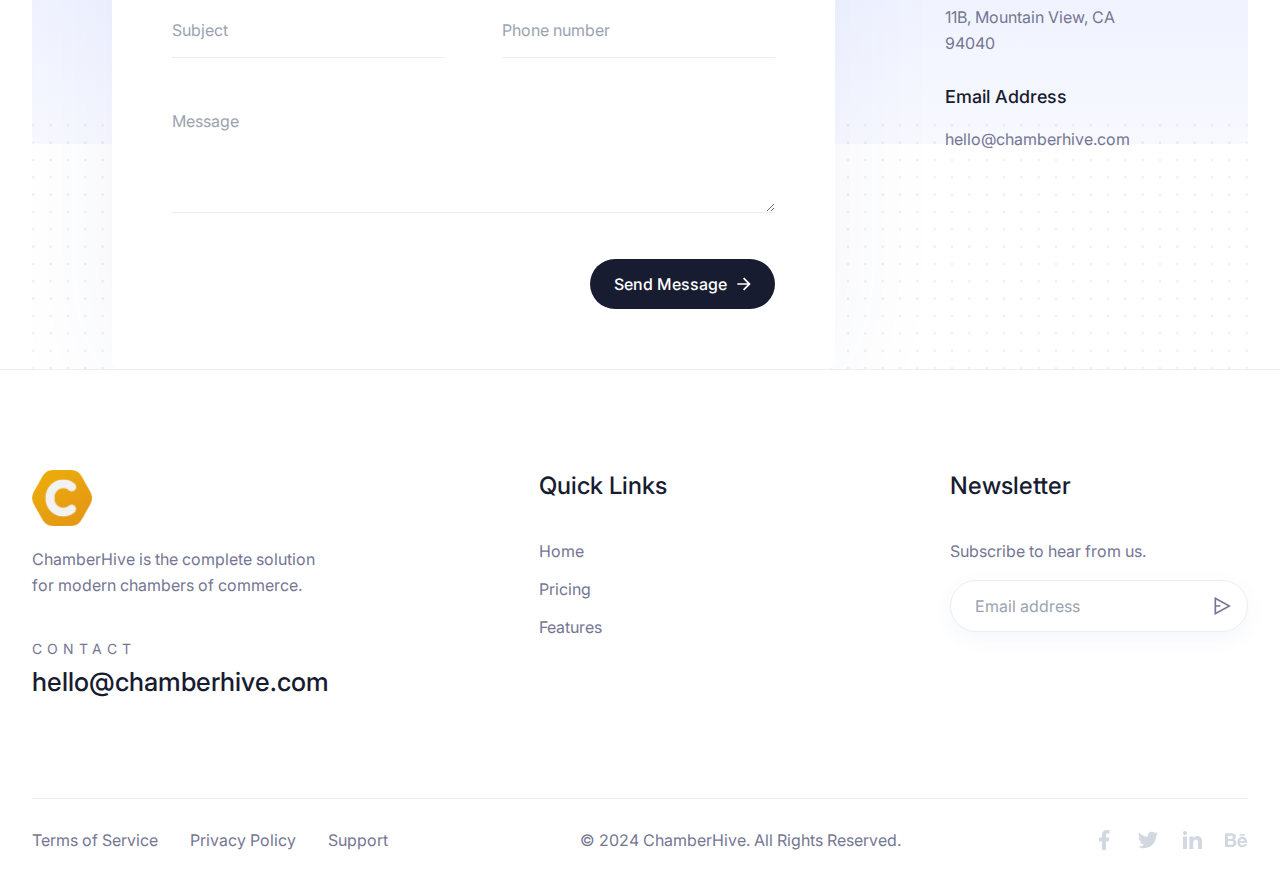
==== commit fff910d3: "fix typo" ====
--- a/index.html
+++ b/index.html
@@ -272,7 +272,7 @@
               <div class="flex justify-between border-b border-stroke dark:border-strokedark pb-6 mb-7.5">
                 <div>
                   <h4 class="text-black dark:text-white text-metatitle3 mb-1.5">Debbie Kiker</h4>
-                  <p>Chamber Directory, Hueytown Chamber of Commerce</p>
+                  <p>Director, Hueytown Chamber of Commerce</p>
                 </div>
                 <img class="w-16 h-16 rounded-full object-cover" src="https://hueytownchamber.com/wp-content/uploads/2023/01/Debbie-chamber-director.jpg" alt="User" />
               </div>
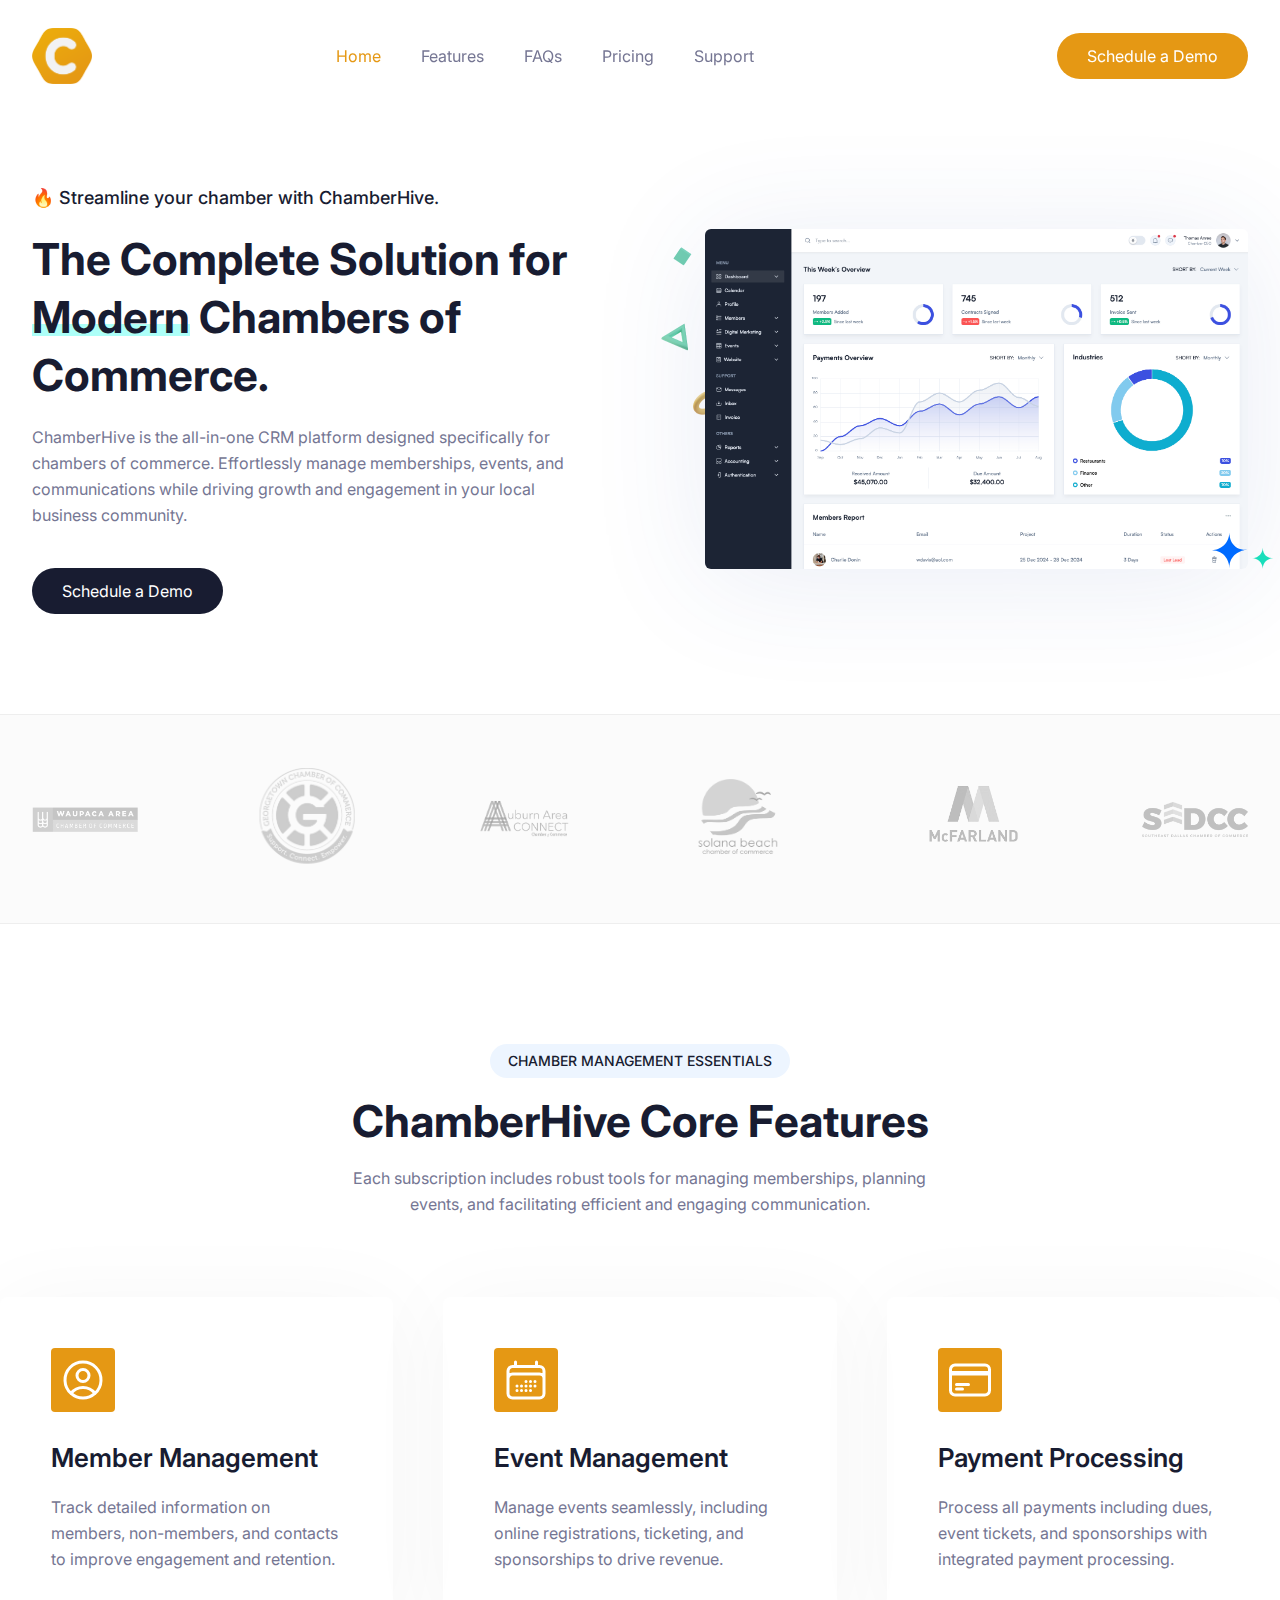
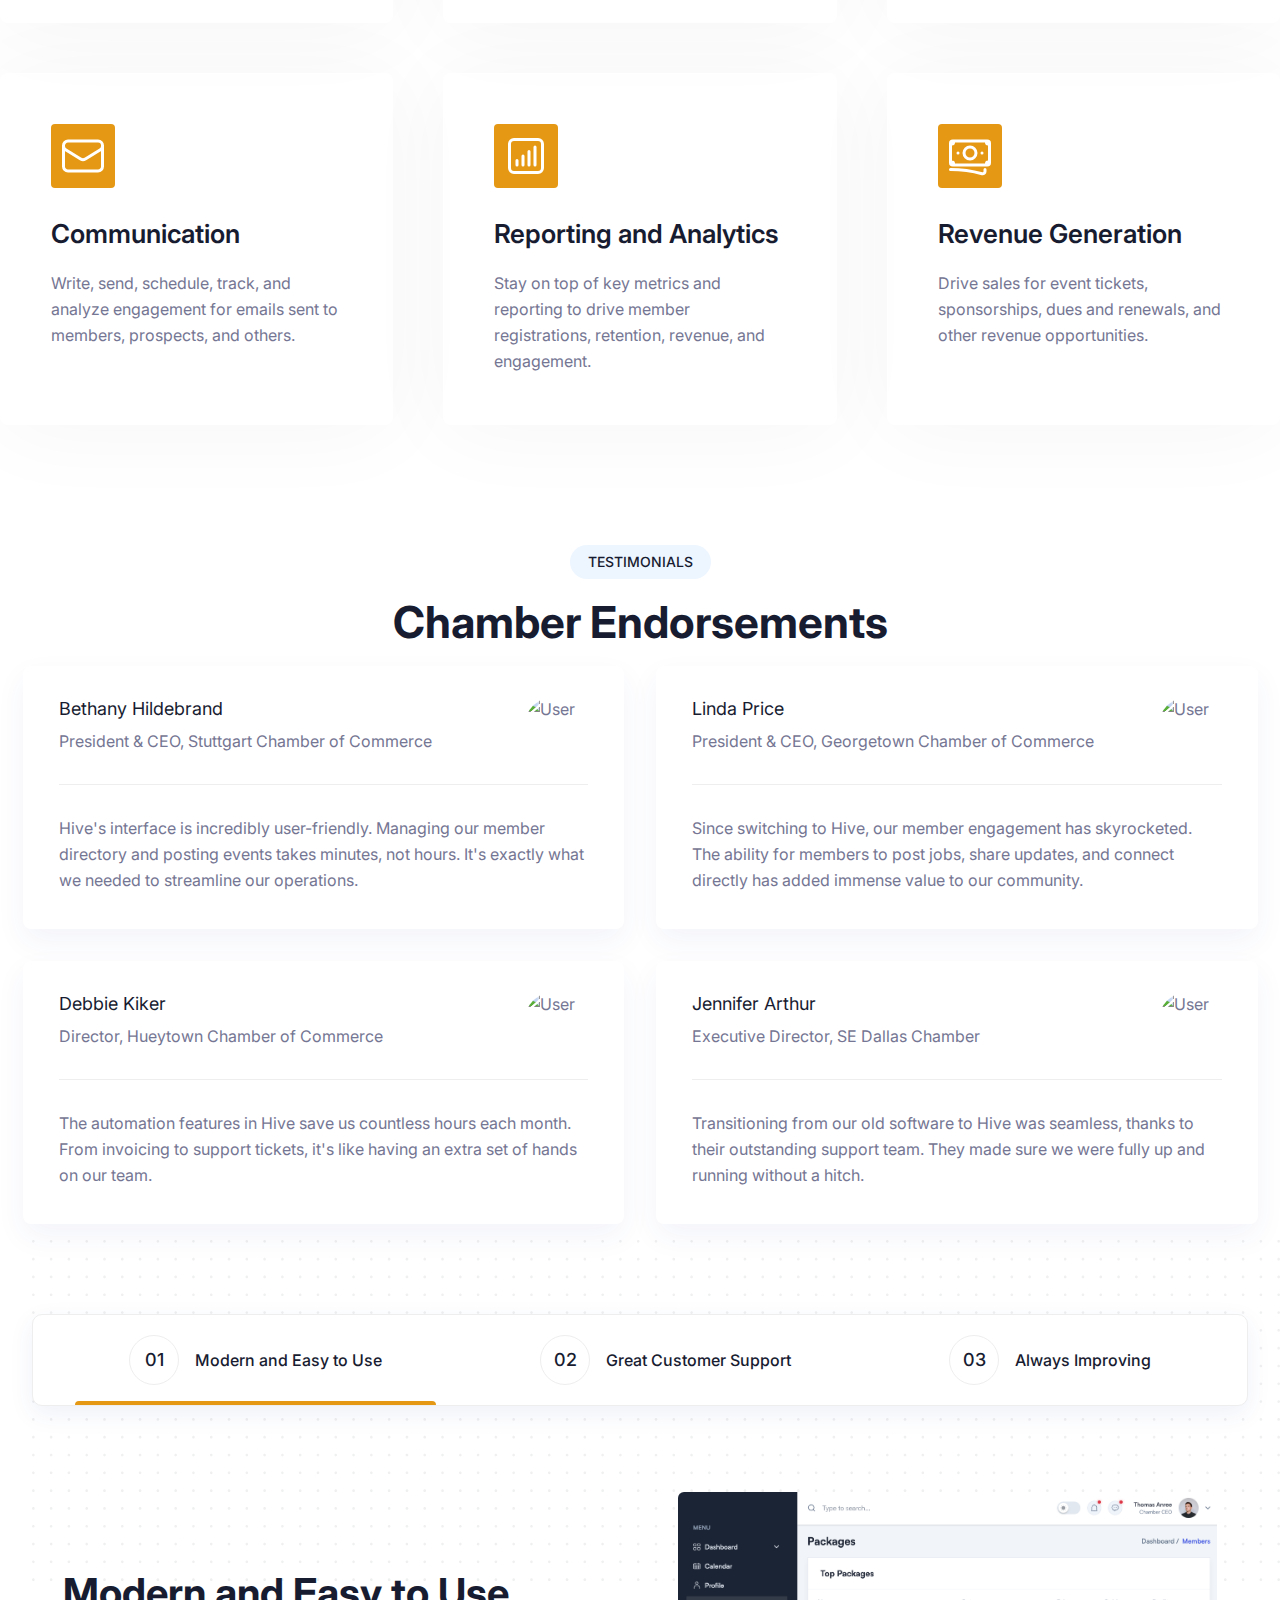
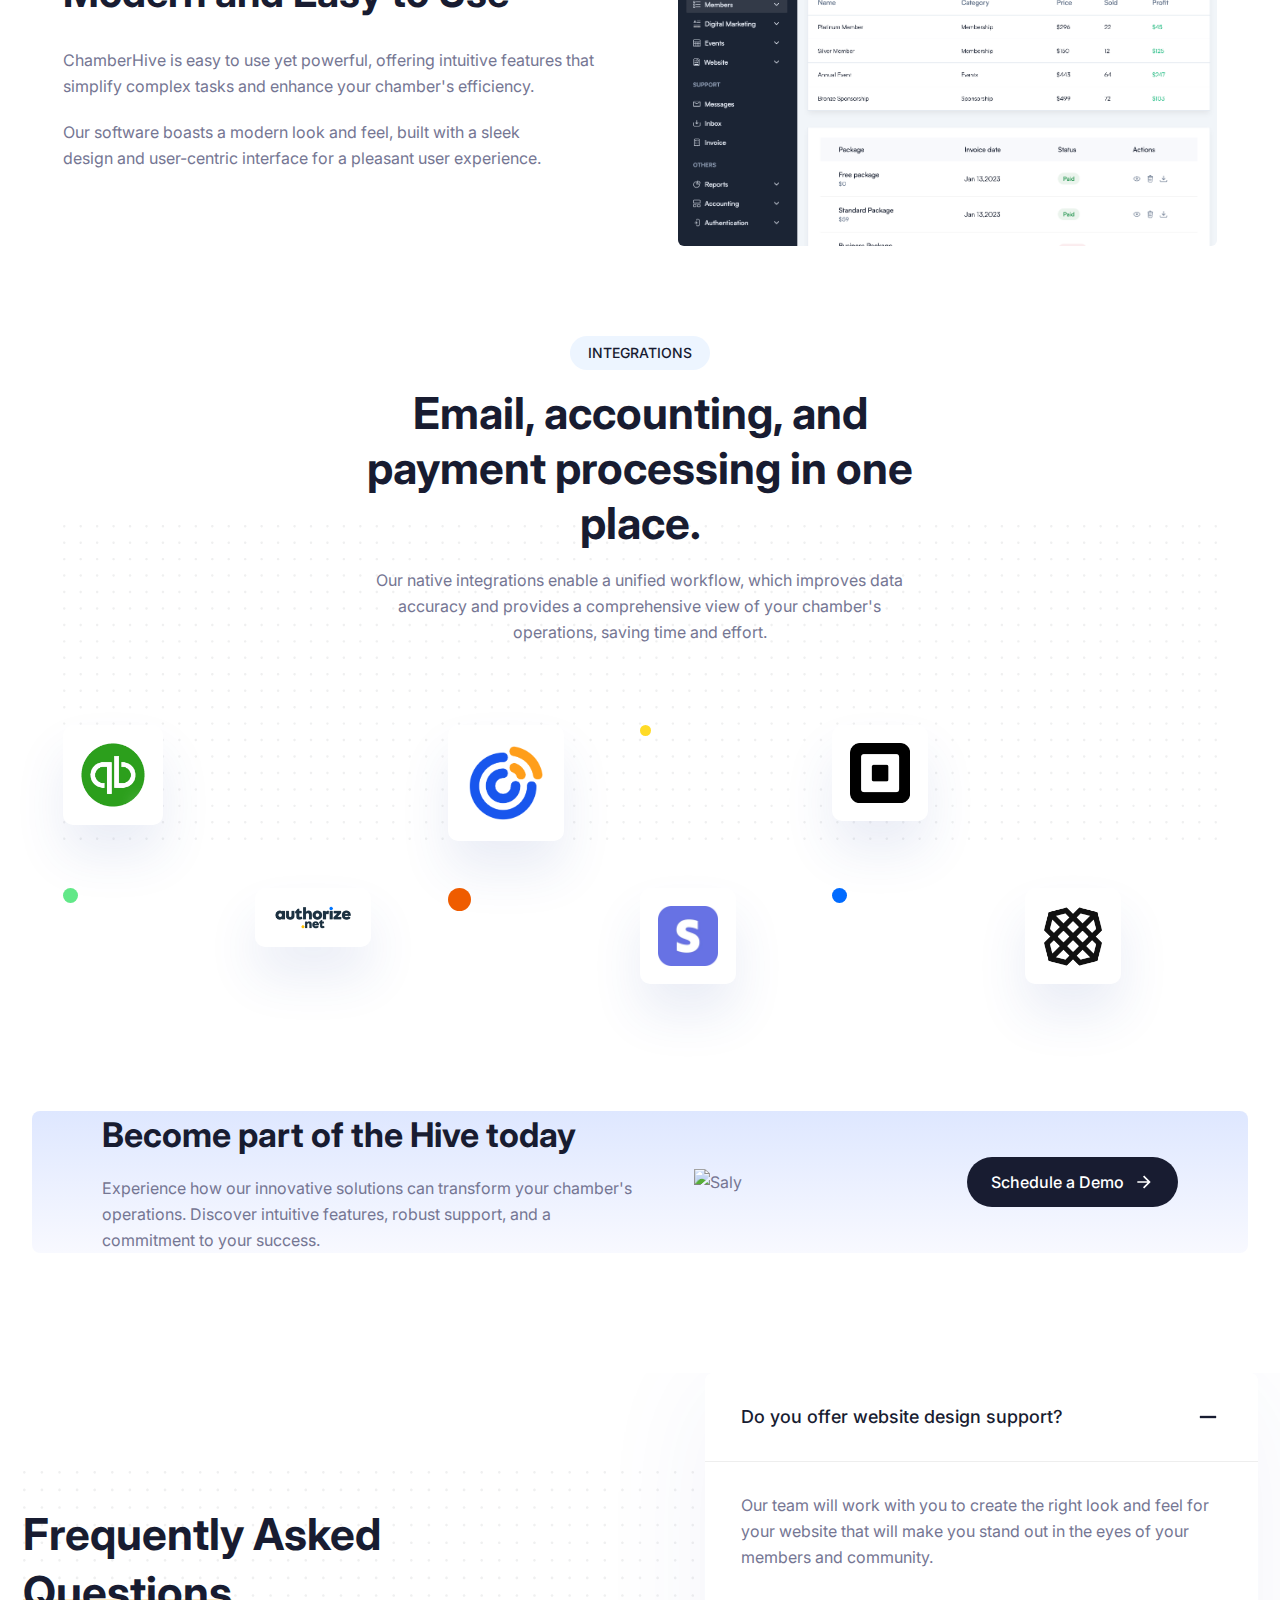
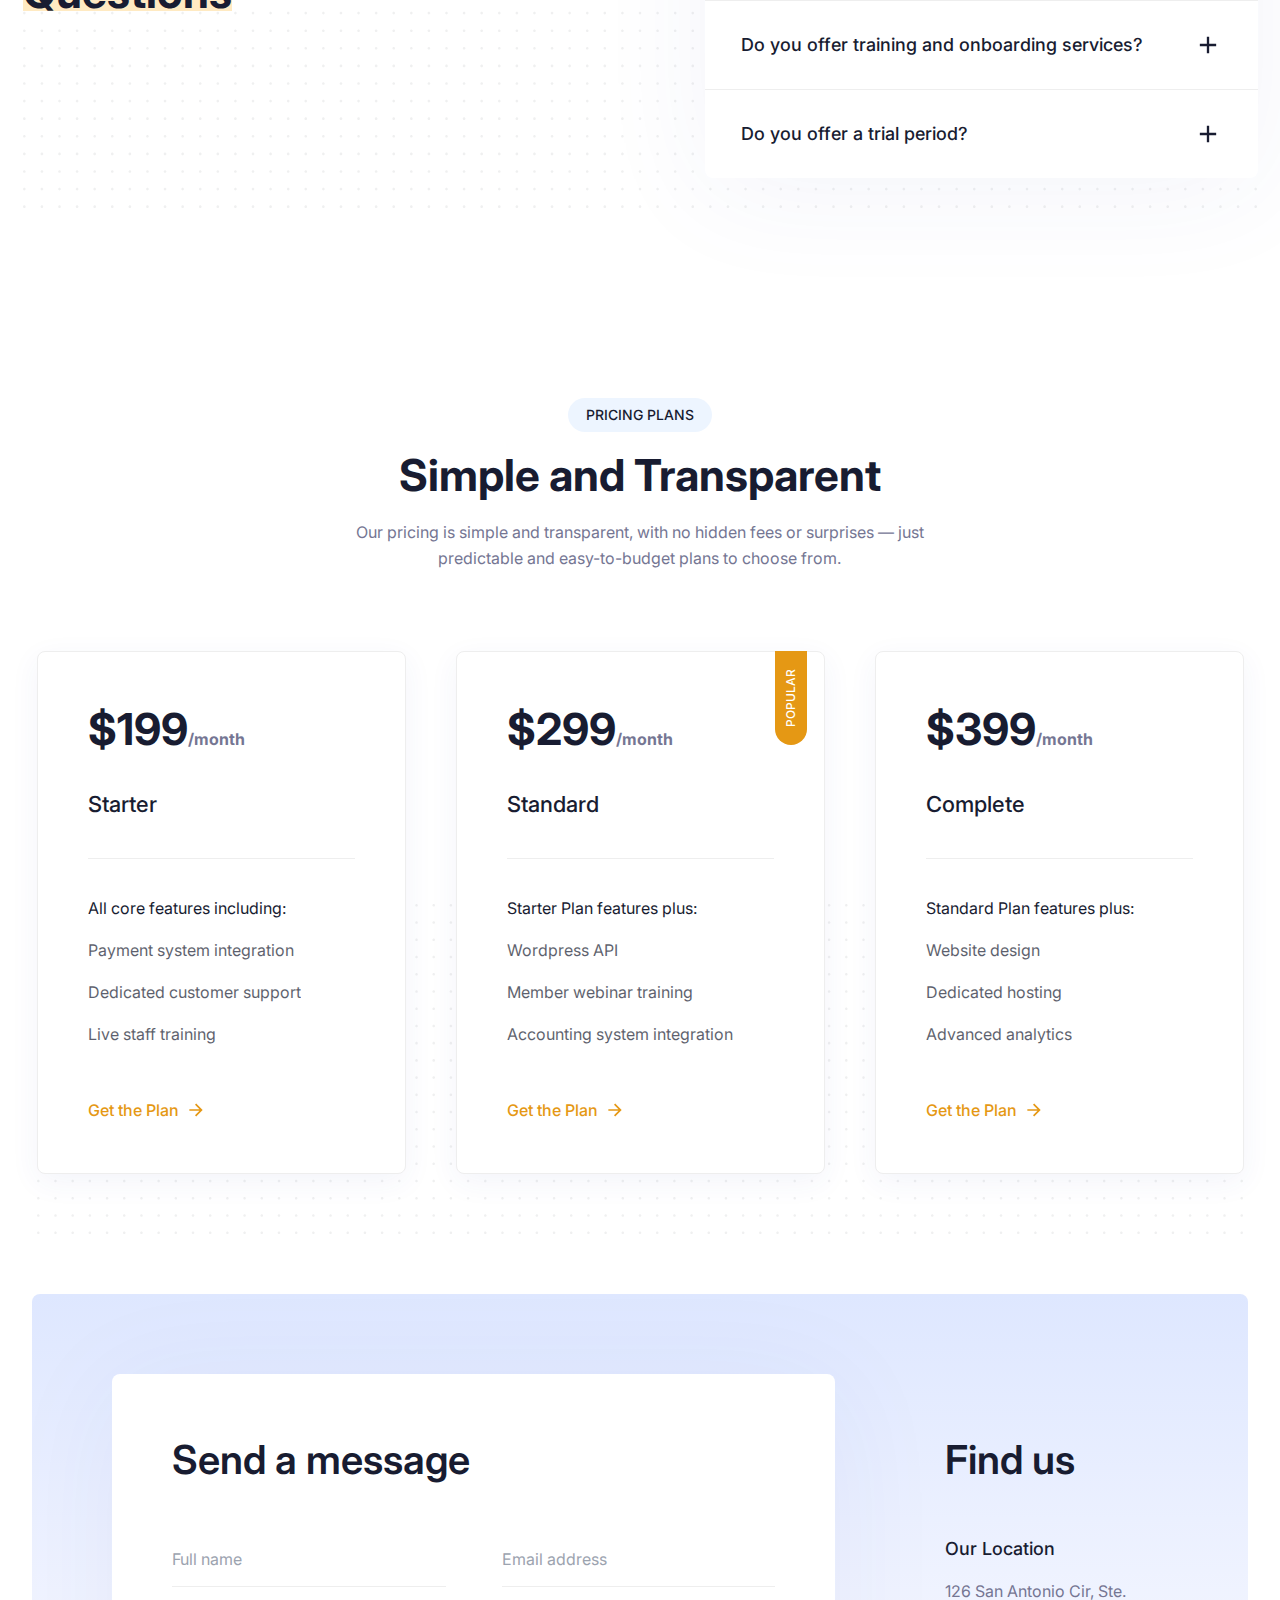
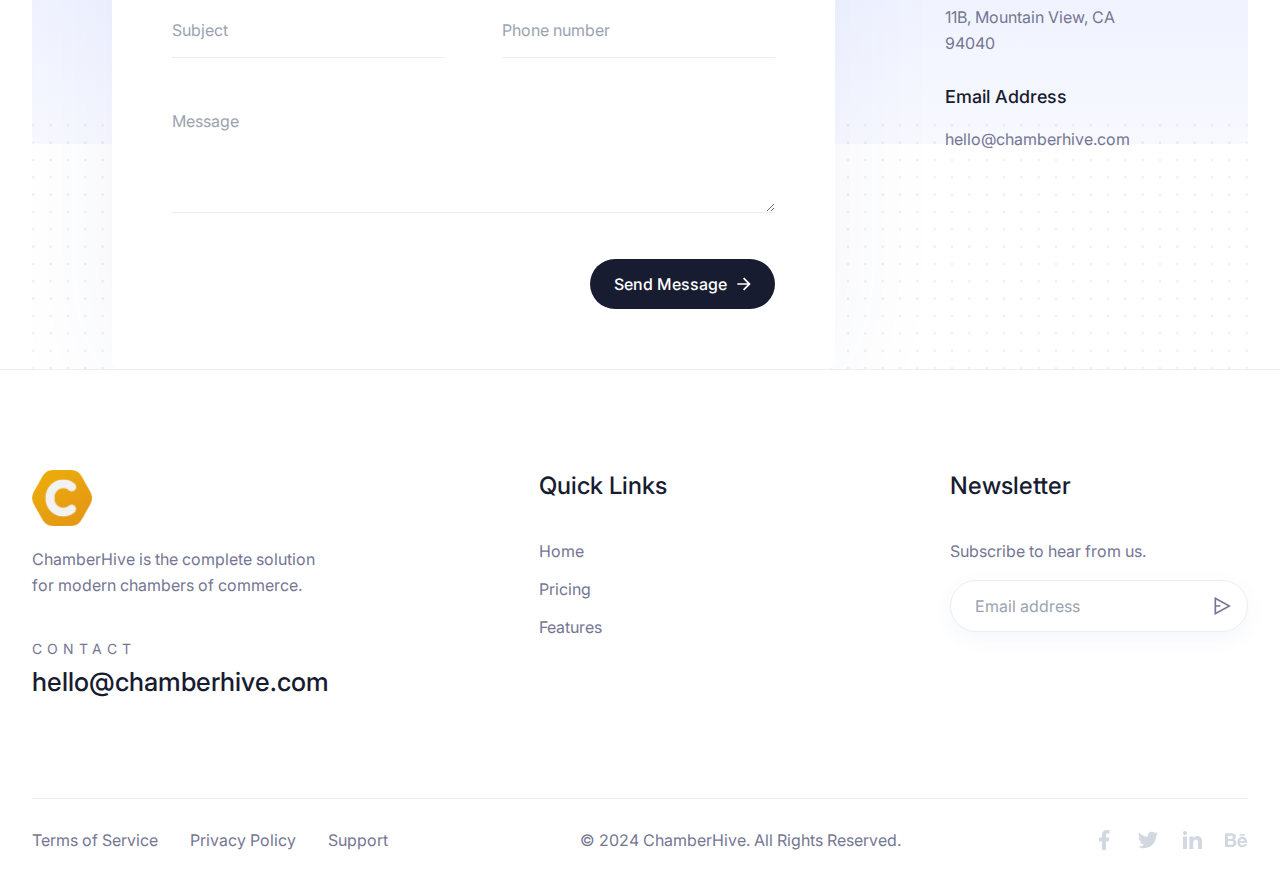
==== commit 844ad846: "update pricing" ====
--- a/index.html
+++ b/index.html
@@ -602,7 +602,7 @@
                 <ul>
                   <li class="text-black dark:text-manatee mb-4 last:mb-0">All core features including:</li>
                   <li class="text-black dark:text-manatee mb-4 last:mb-0 opacity-70">Payment system integration&nbsp;</li>
-                  <li class="text-black dark:text-manatee mb-4 last:mb-0 opacity-70">Custom website design</li>
+                  <li class="text-black dark:text-manatee mb-4 last:mb-0 opacity-70">Dedicated customer support</li>
                   <li class="text-black dark:text-manatee mb-4 last:mb-0 opacity-70">Live staff training</li>
                 </ul>
               </div>
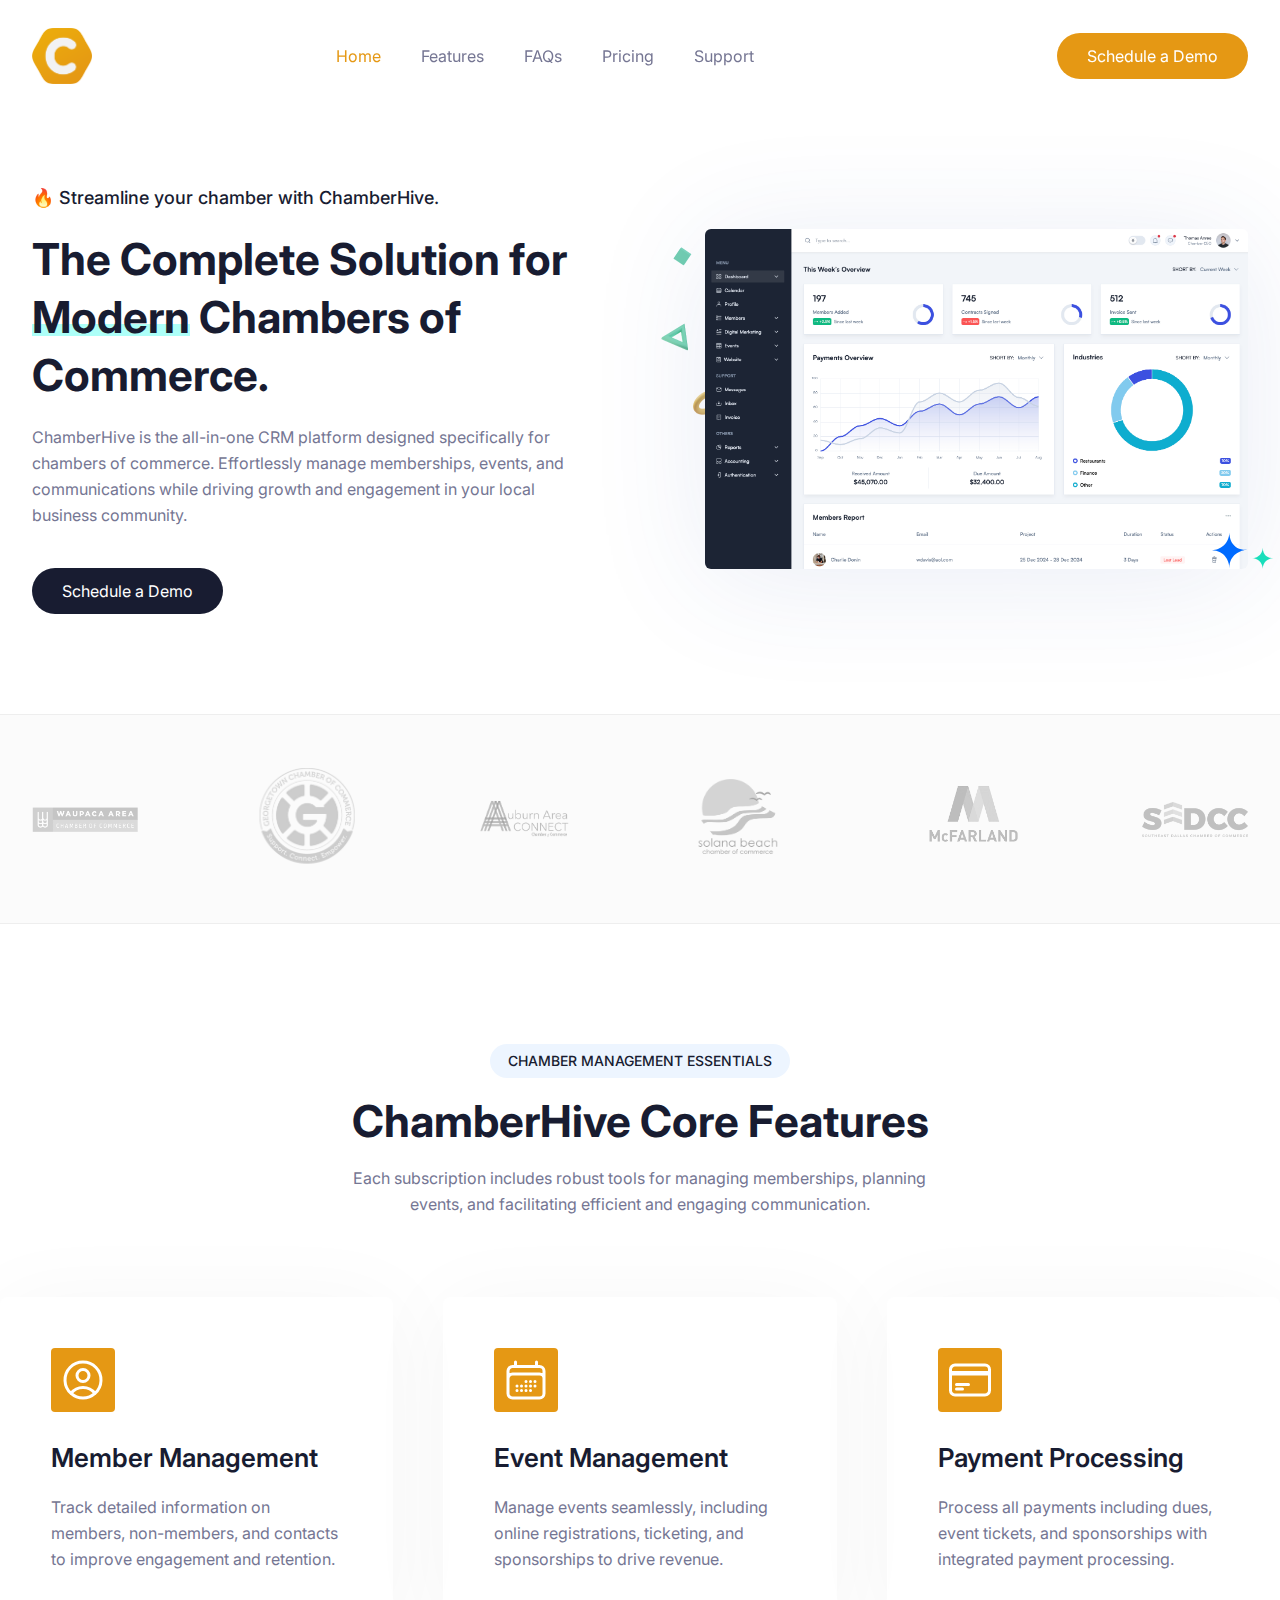
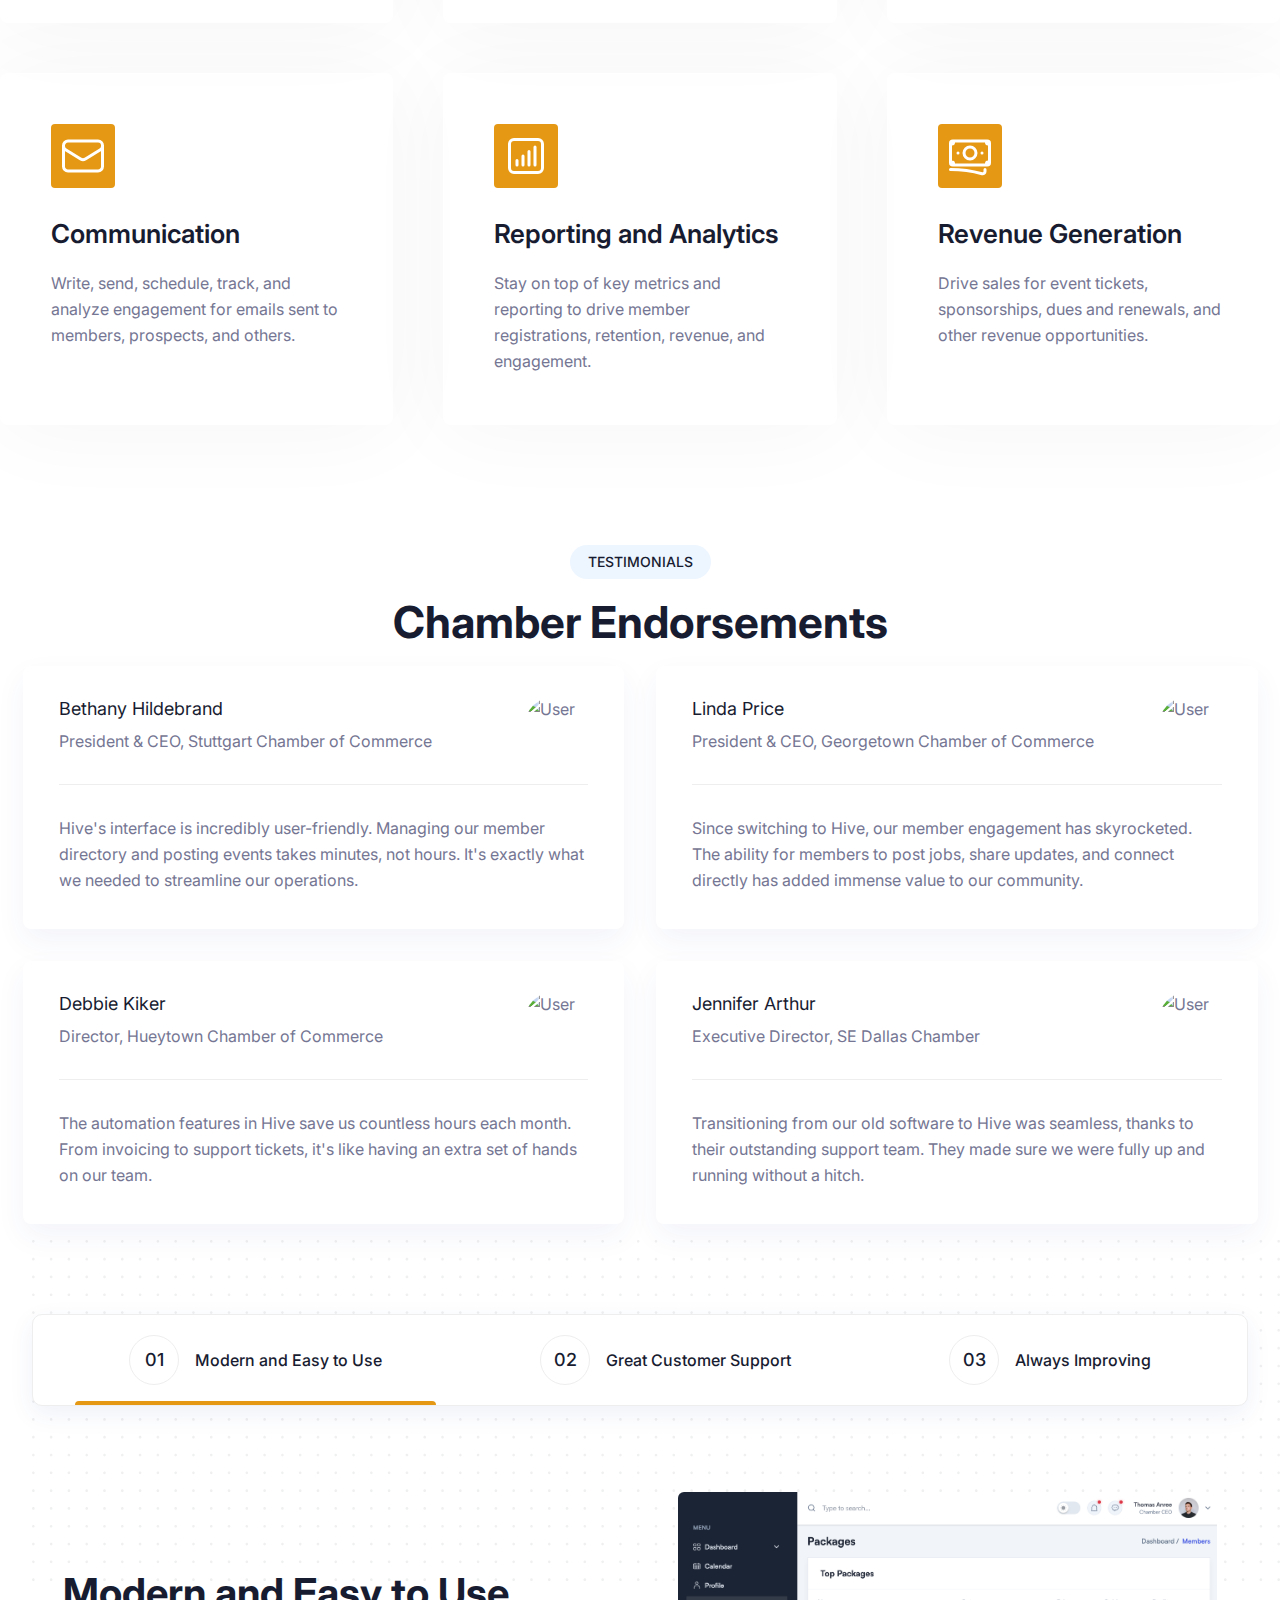
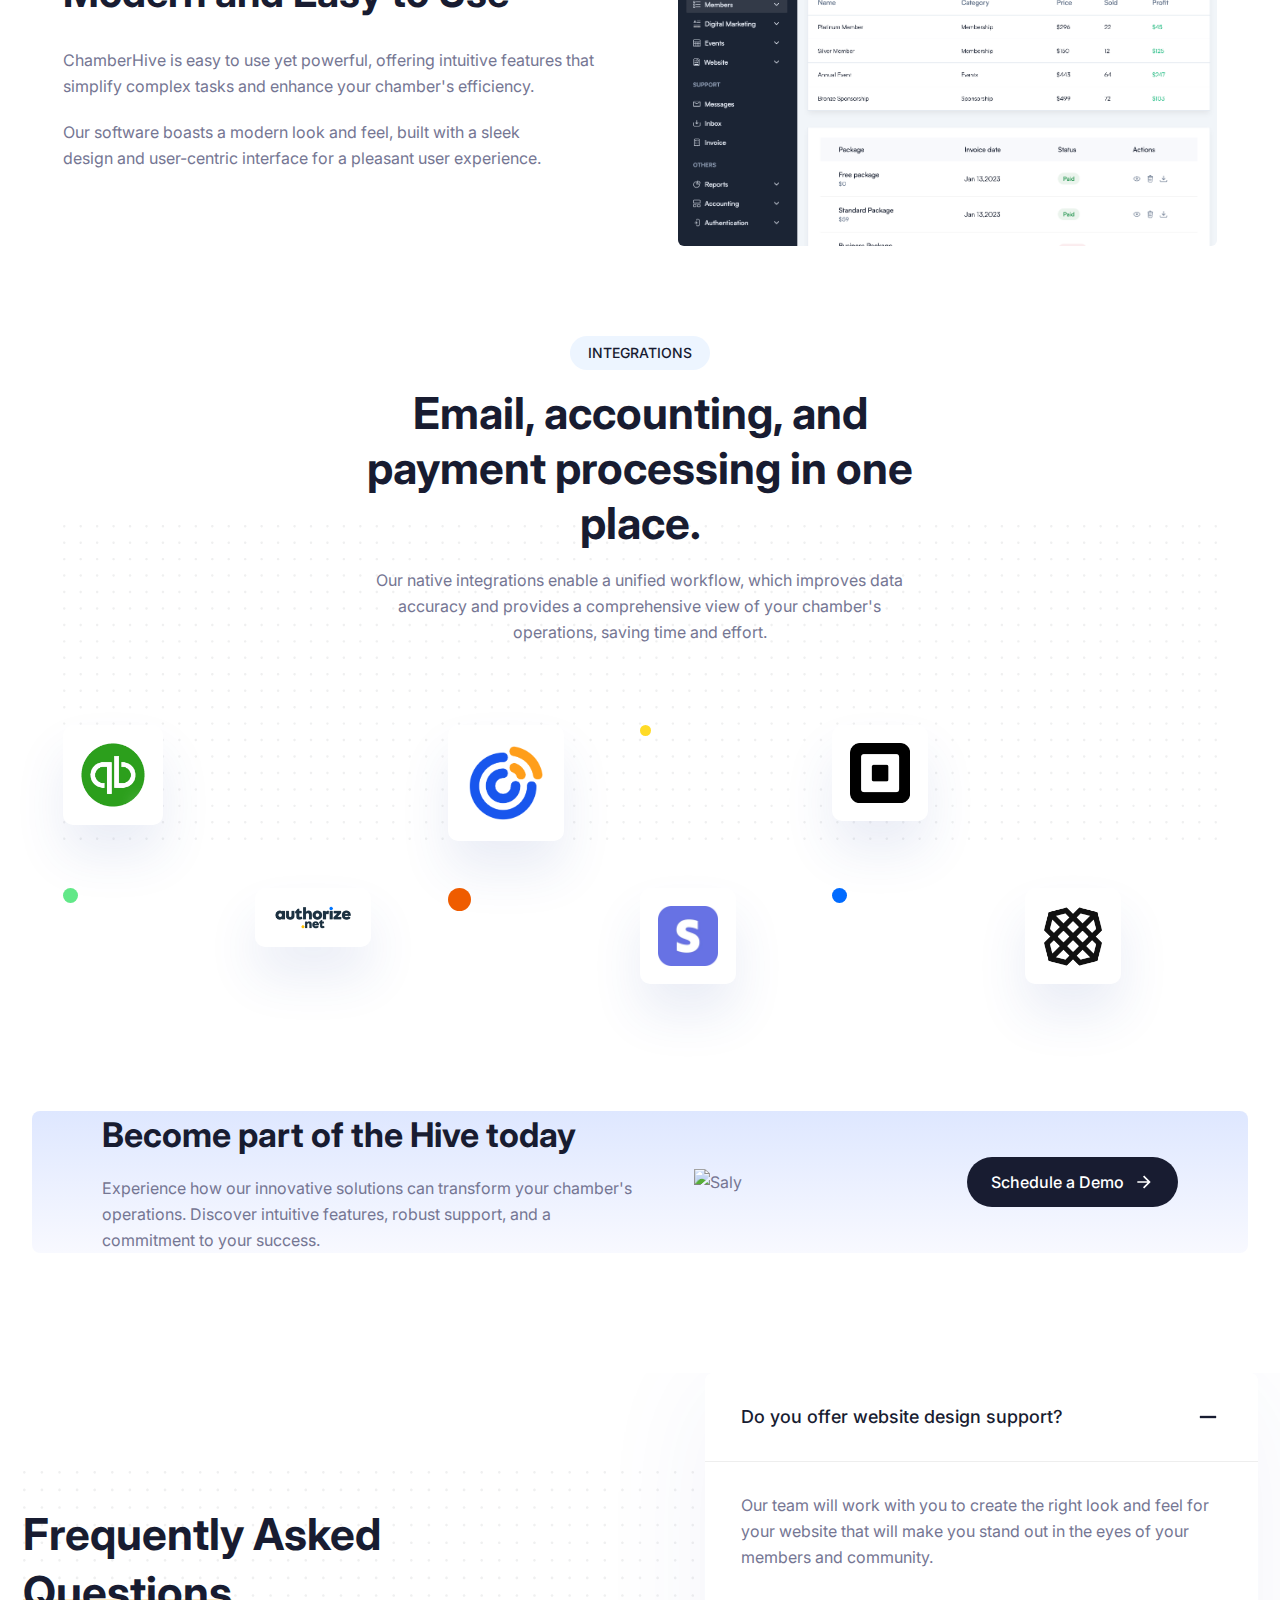
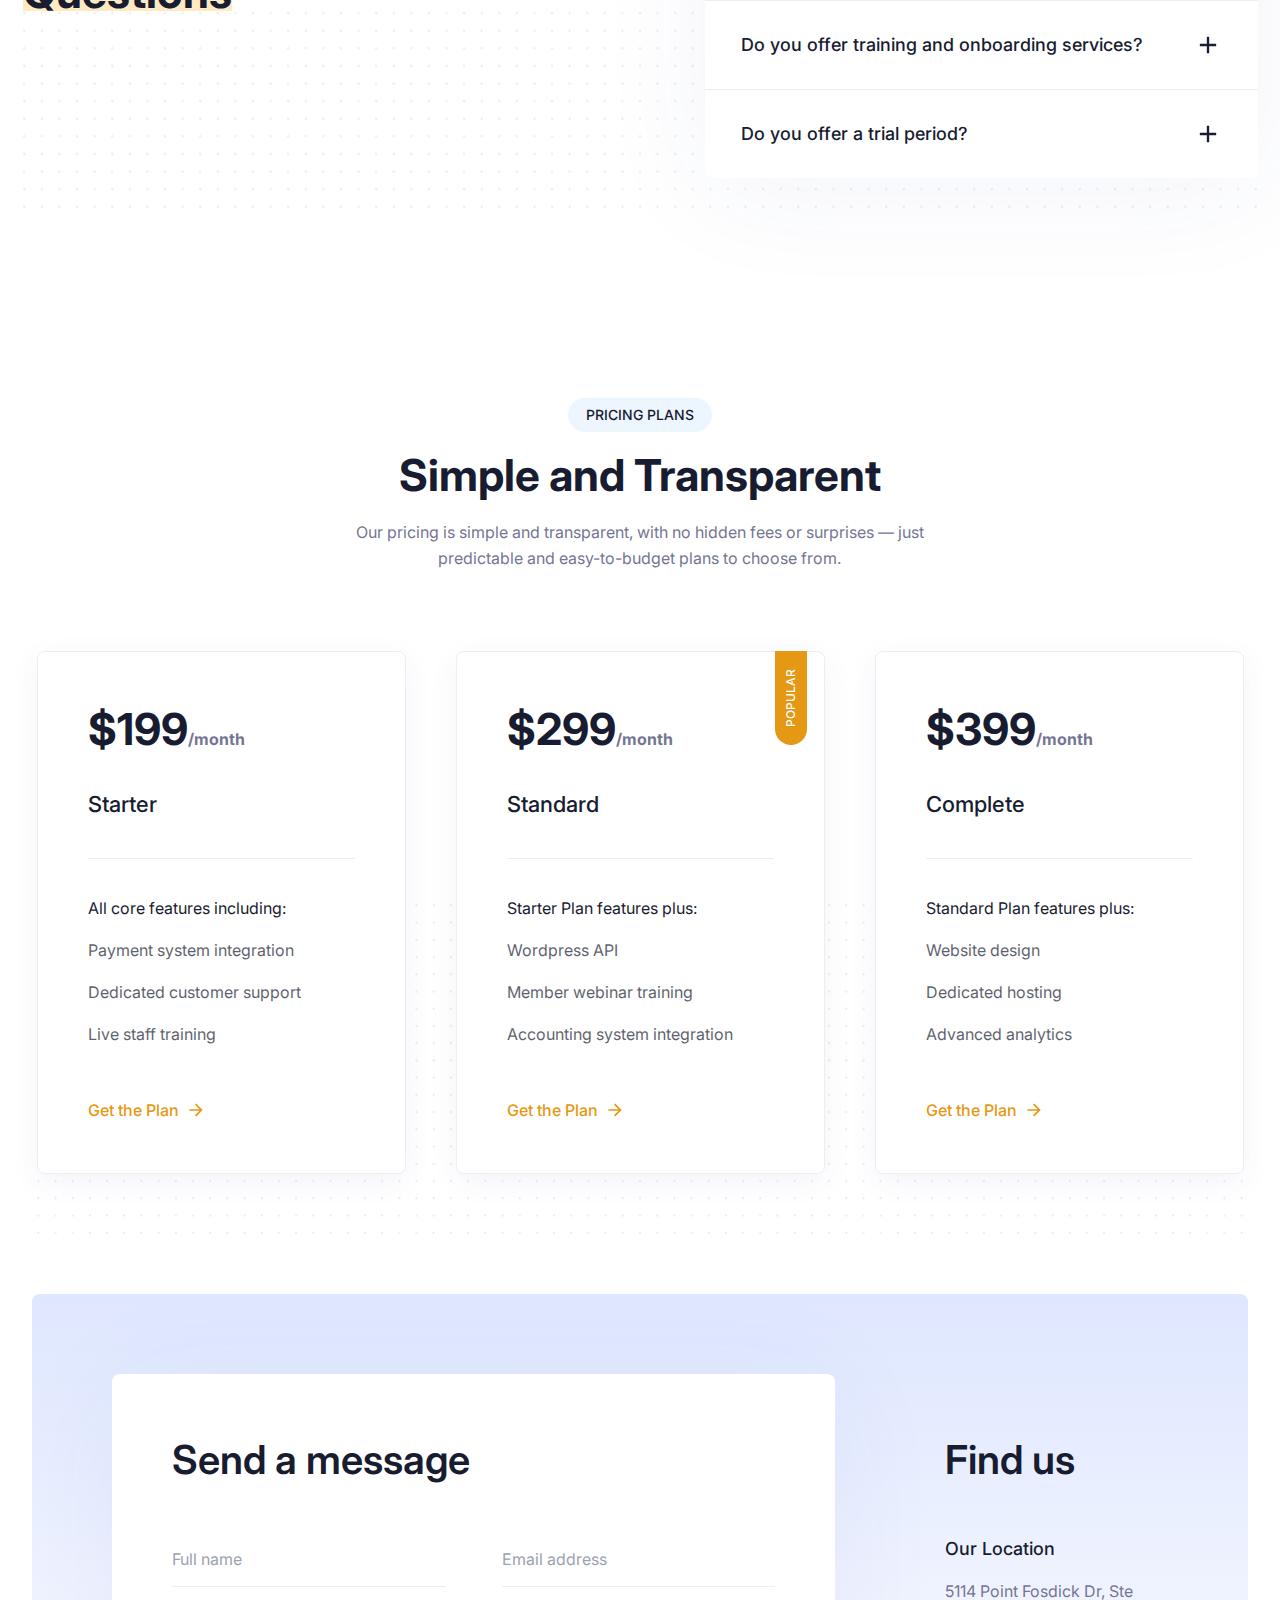
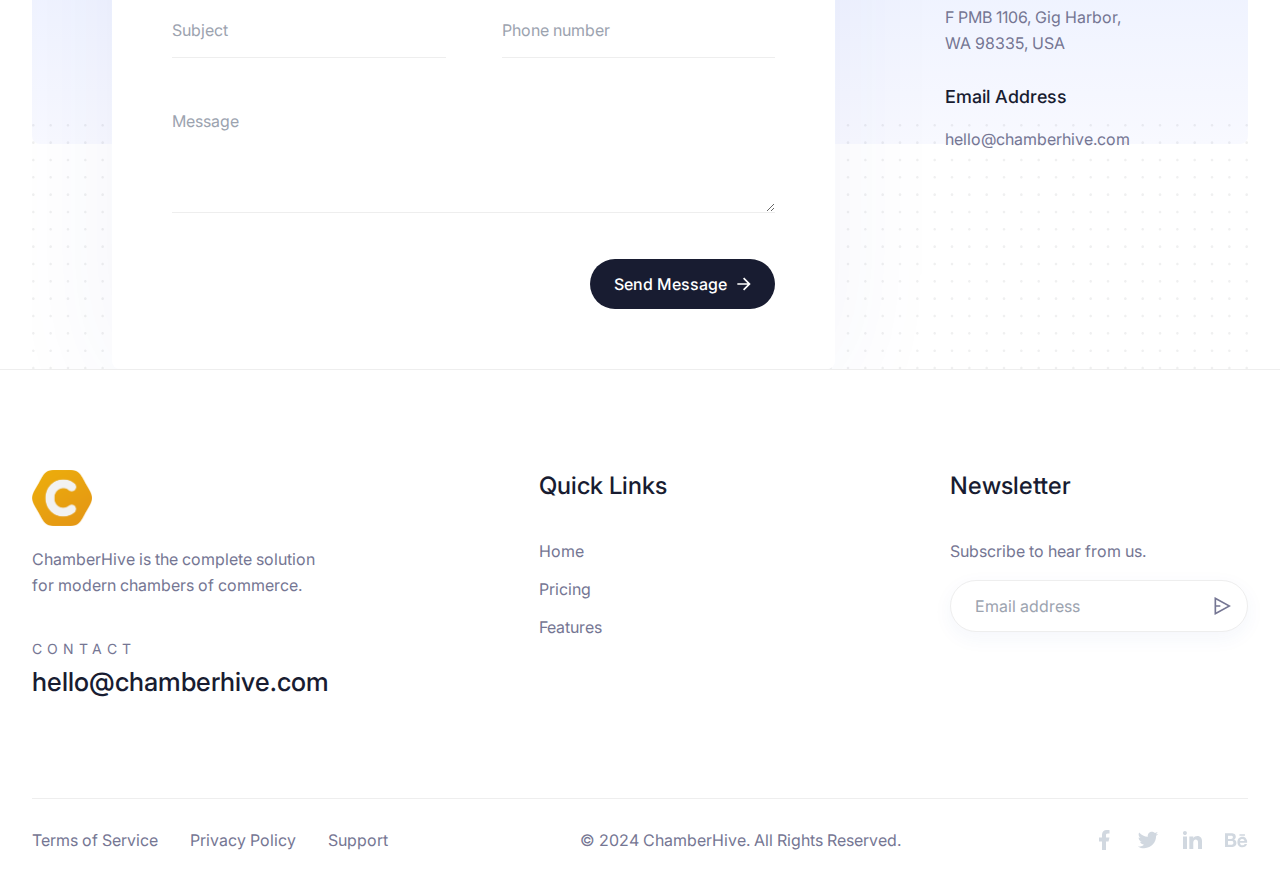
==== commit 955f7235: "Update address" ====
--- a/index.html
+++ b/index.html
@@ -55,7 +55,7 @@
           <li><a href="index.html#support" class="hover:text-primary">Support</a></li>
         </ul>
       </nav>
-        <a href="https://calendly.com/chamberhive-sales/demo" class="flex items-center justify-center bg-primary hover:bg-primaryho ease-in-out duration-300 text-white text-regular rounded-full py-2.5 px-7.5">Schedule a Demo</a>
+        <a href="https://calendly.com/vernon-chamberhive/30min" class="flex items-center justify-center bg-primary hover:bg-primaryho ease-in-out duration-300 text-white text-regular rounded-full py-2.5 px-7.5">Schedule a Demo</a>
       </div>
     </div>
   </div>
@@ -87,7 +87,7 @@
               <div class="mt-10">
                 <form action="https://formbold.com/s/unique_form_id" method="POST">
                   <div class="flex flex-wrap gap-5">
-                    <a href="https://calendly.com/chamberhive-sales/demo" class="flex bg-black hover:bg-blackho dark:bg-btndark text-white rounded-full ease-in-out duration-300 px-7.5 py-2.5">Schedule a Demo</a>
+                    <a href="https://calendly.com/vernon-chamberhive/30min" class="flex bg-black hover:bg-blackho dark:bg-btndark text-white rounded-full ease-in-out duration-300 px-7.5 py-2.5">Schedule a Demo</a>
                   </div>
                 </form>
               </div>
@@ -489,7 +489,7 @@
             <div class=" lg:w-[45%]">
               <div class="flex items-center justify-end xl:justify-between">
                 <img src="images/shape-06.svg" alt="Saly" class="hidden xl:block" />
-                <a href="https://calendly.com/chamberhive-sales/demo" class="inline-flex items-center gap-2.5 font-medium text-white dark:text-black bg-black dark:bg-white rounded-full py-3 px-6">
+                <a href="https://calendly.com/vernon-chamberhive/30min" class="inline-flex items-center gap-2.5 font-medium text-white dark:text-black bg-black dark:bg-white rounded-full py-3 px-6">
                   Schedule a Demo
                   <img src="images/icon-arrow-dark.svg" alt="Arrow" class="dark:hidden" />
                   <img src="images/icon-arrow-light.svg" alt="Arrow" class="hidden dark:block" />
@@ -607,7 +607,7 @@
                 </ul>
               </div>
 
-              <a href="https://calendly.com/chamberhive-sales/demo" class="inline-flex items-center gap-2.5 text-primary dark:text-white dark:hover:text-primary font-medium transition-all duration-300">
+              <a href="https://calendly.com/vernon-chamberhive/30min" class="inline-flex items-center gap-2.5 text-primary dark:text-white dark:hover:text-primary font-medium transition-all duration-300">
                 Get the Plan
                 <svg class="fill-primary dark:fill-white dark:hover:fill-primary transition-all duration-300" width="14" height="14" viewBox="0 0 14 14" fill="none" xmlns="http://www.w3.org/2000/svg">
                   <path d="M10.4767 6.17348L6.00668 1.70348L7.18501 0.525146L13.6667 7.00681L7.18501 13.4885L6.00668 12.3101L10.4767 7.84015H0.333344V6.17348H10.4767Z" fill="" />
@@ -631,7 +631,7 @@
                 </ul>
               </div>
 
-              <a href="https://calendly.com/chamberhive-sales/demo" class="inline-flex items-center gap-2.5 text-primary dark:text-white dark:hover:text-primary font-medium transition-all duration-300">
+              <a href="https://calendly.com/vernon-chamberhive/30min" class="inline-flex items-center gap-2.5 text-primary dark:text-white dark:hover:text-primary font-medium transition-all duration-300">
                 Get the Plan
                 <svg class="fill-primary dark:fill-white dark:hover:fill-primary transition-all duration-300" width="14" height="14" viewBox="0 0 14 14" fill="none" xmlns="http://www.w3.org/2000/svg">
                   <path d="M10.4767 6.17348L6.00668 1.70348L7.18501 0.525146L13.6667 7.00681L7.18501 13.4885L6.00668 12.3101L10.4767 7.84015H0.333344V6.17348H10.4767Z" fill="" />
@@ -653,7 +653,7 @@
                 </ul>
               </div>
 
-              <a href="https://calendly.com/chamberhive-sales/demo" class="inline-flex items-center gap-2.5 text-primary dark:text-white dark:hover:text-primary font-medium transition-all duration-300">
+              <a href="https://calendly.com/vernon-chamberhive/30min" class="inline-flex items-center gap-2.5 text-primary dark:text-white dark:hover:text-primary font-medium transition-all duration-300">
                 Get the Plan
                 <svg class="fill-primary dark:fill-white dark:hover:fill-primary transition-all duration-300" width="14" height="14" viewBox="0 0 14 14" fill="none" xmlns="http://www.w3.org/2000/svg">
                   <path d="M10.4767 6.17348L6.00668 1.70348L7.18501 0.525146L13.6667 7.00681L7.18501 13.4885L6.00668 12.3101L10.4767 7.84015H0.333344V6.17348H10.4767Z" fill="" />
@@ -739,7 +739,7 @@
 
               <div class="mb-7 5">
                 <h4 class="font-medium text-black dark:text-white text-metatitle3 mb-4">Our Location</h4>
-                <p>126 San Antonio Cir, Ste. 11B, Mountain View, CA 94040</p>
+                <p>5114 Point Fosdick Dr, Ste F PMB 1106, Gig Harbor, WA 98335, USA</p>
               </div>
               <div class="mb-7 5">
                 <h4 class="font-medium text-black dark:text-white text-metatitle3 mb-4">Email Address</h4>
@@ -821,7 +821,7 @@
         <ul class="flex items-center gap-8">
           <li><a href="./tos.html" class="hover:text-primary">Terms of Service</a></li>
           <li><a href="./privacy" class="hover:text-primary">Privacy Policy</a></li>
-          <li><a href="#support" class="hover:text-primary">Support</a></li>
+          <li><a href="/#support" class="hover:text-primary">Support</a></li>
         </ul>
       </div>
 
